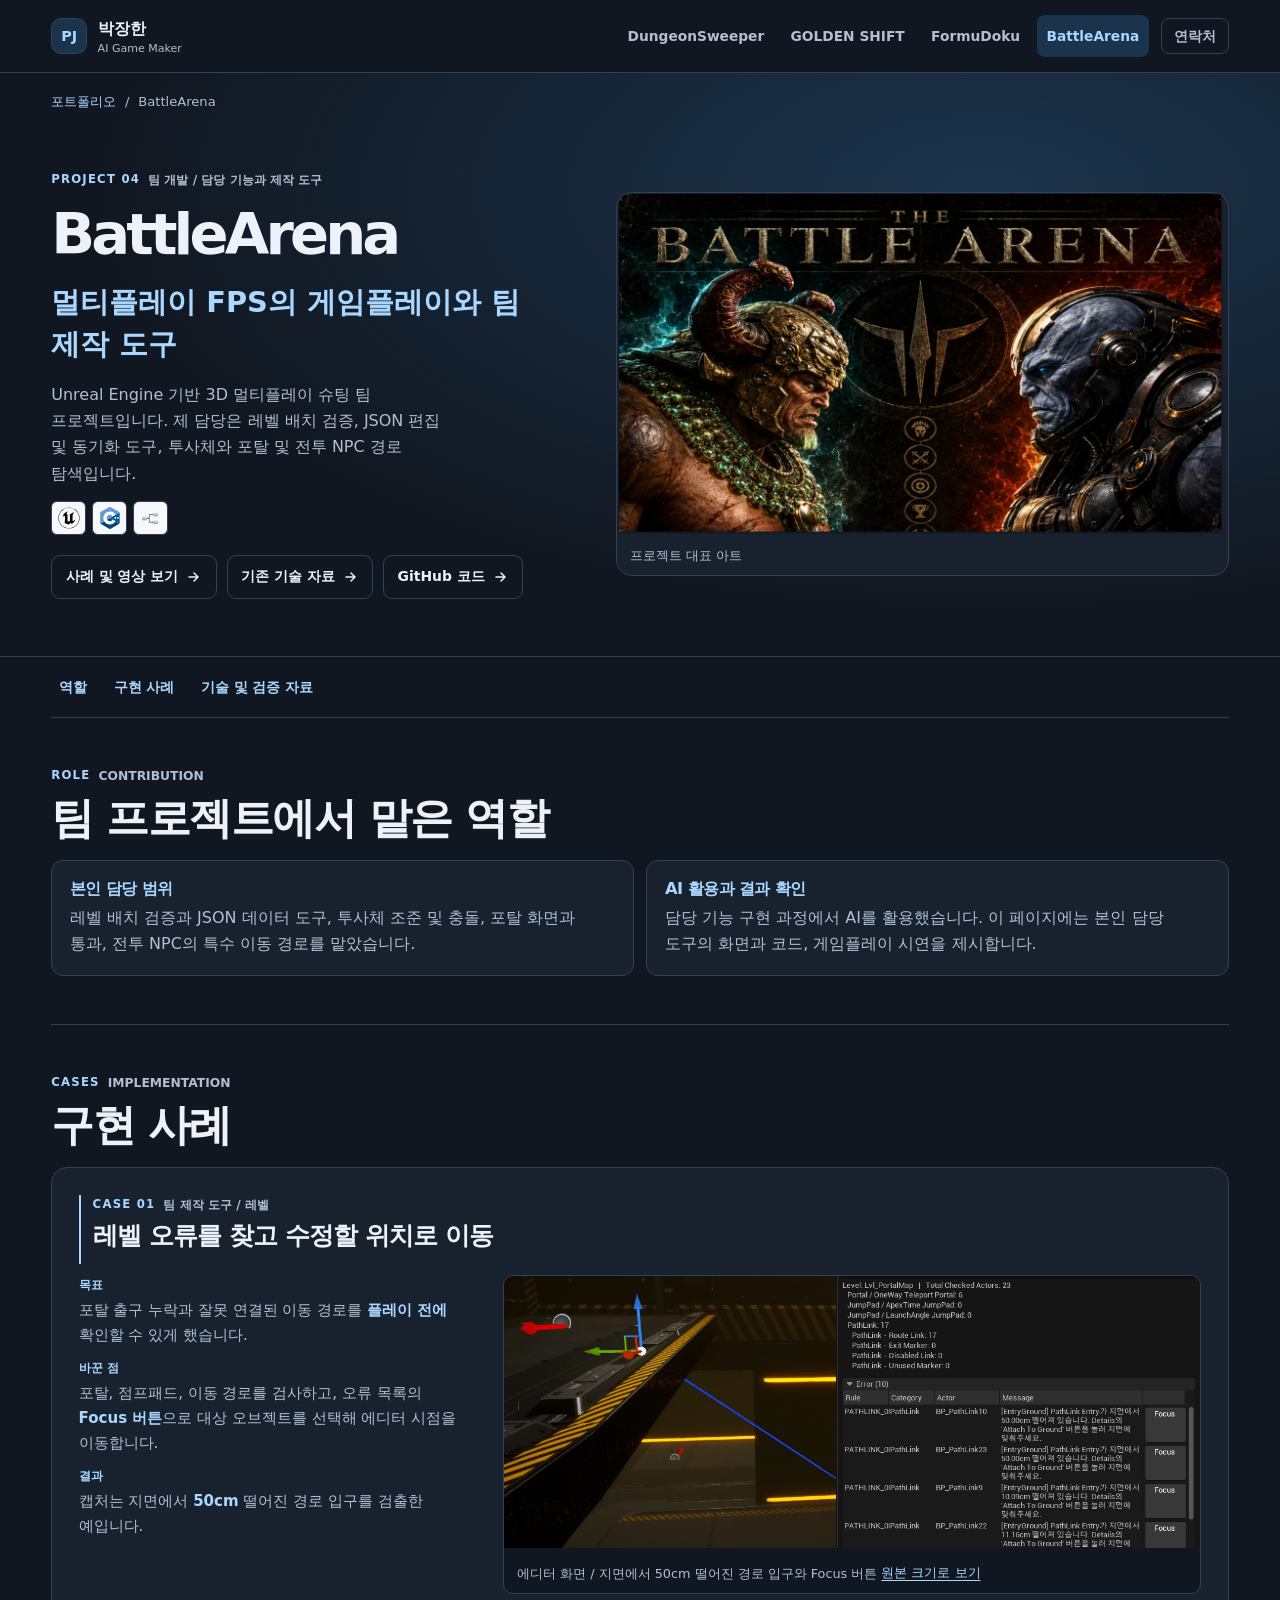
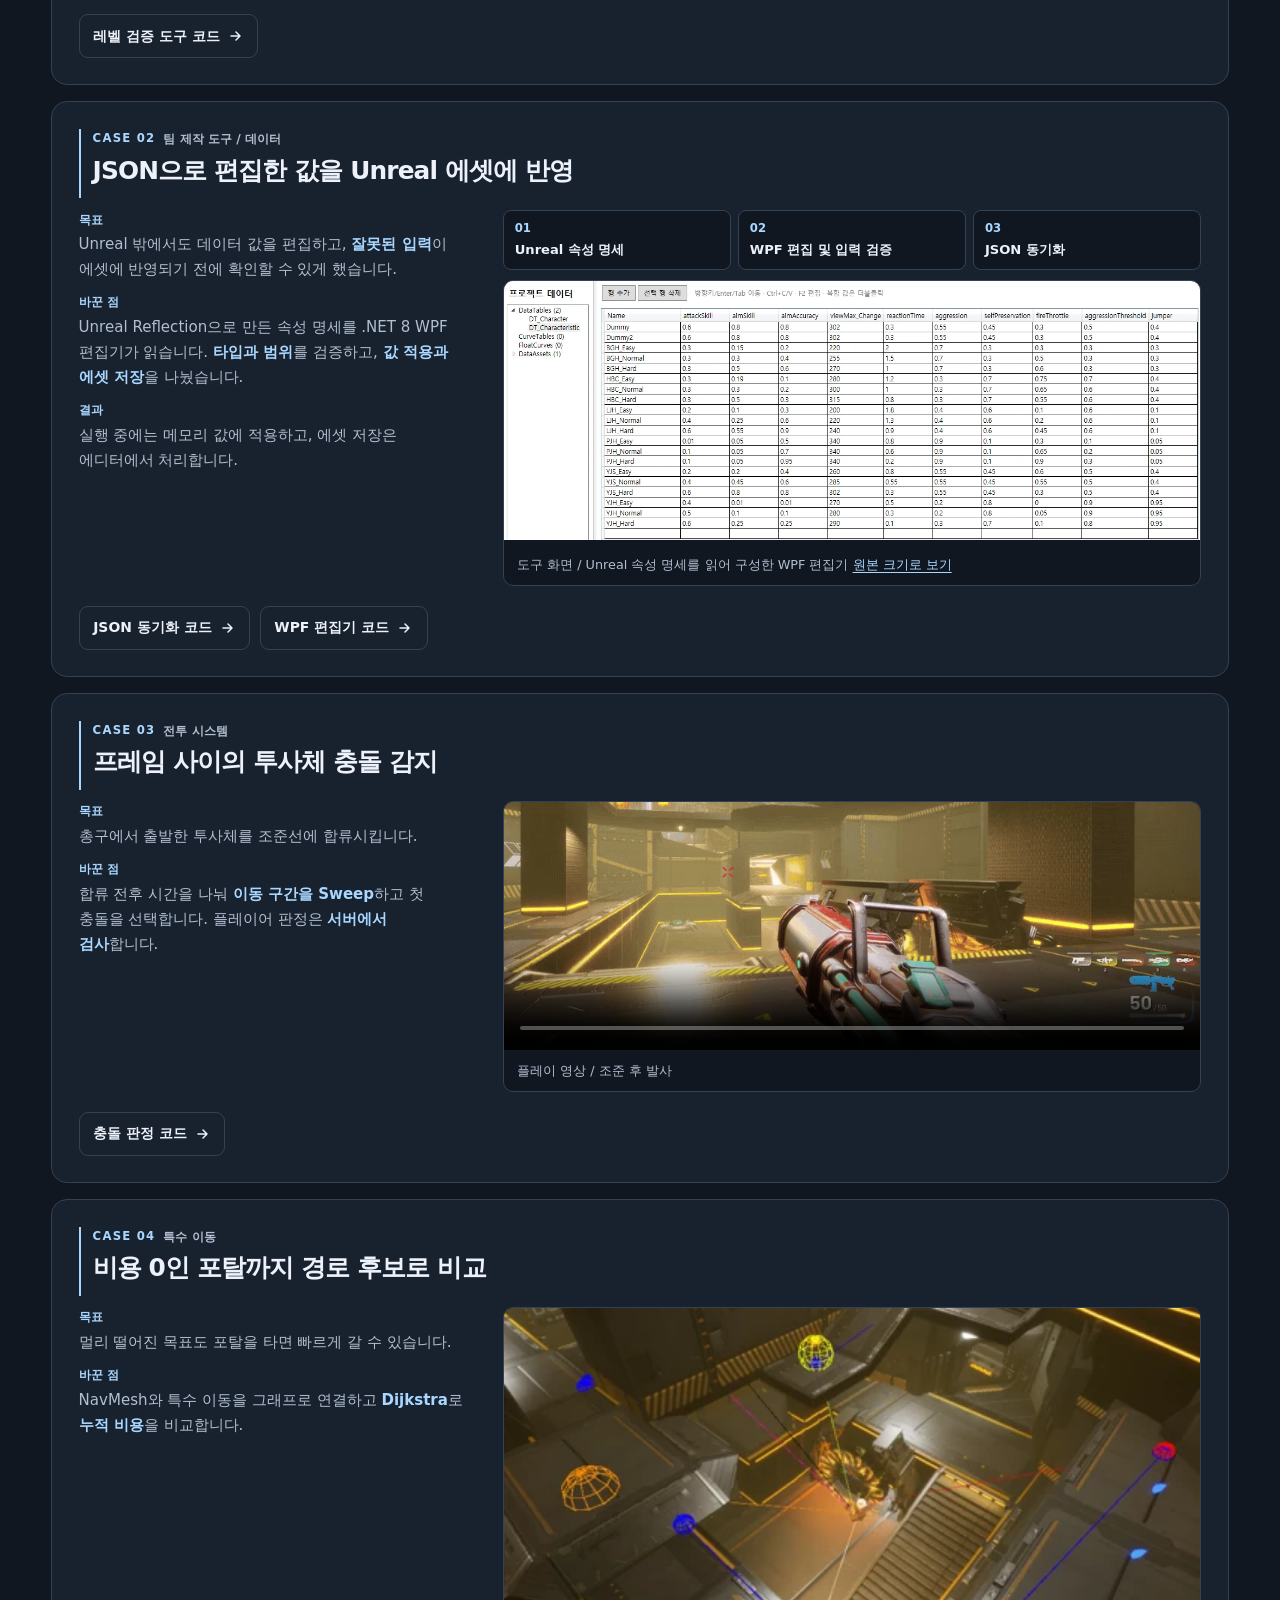
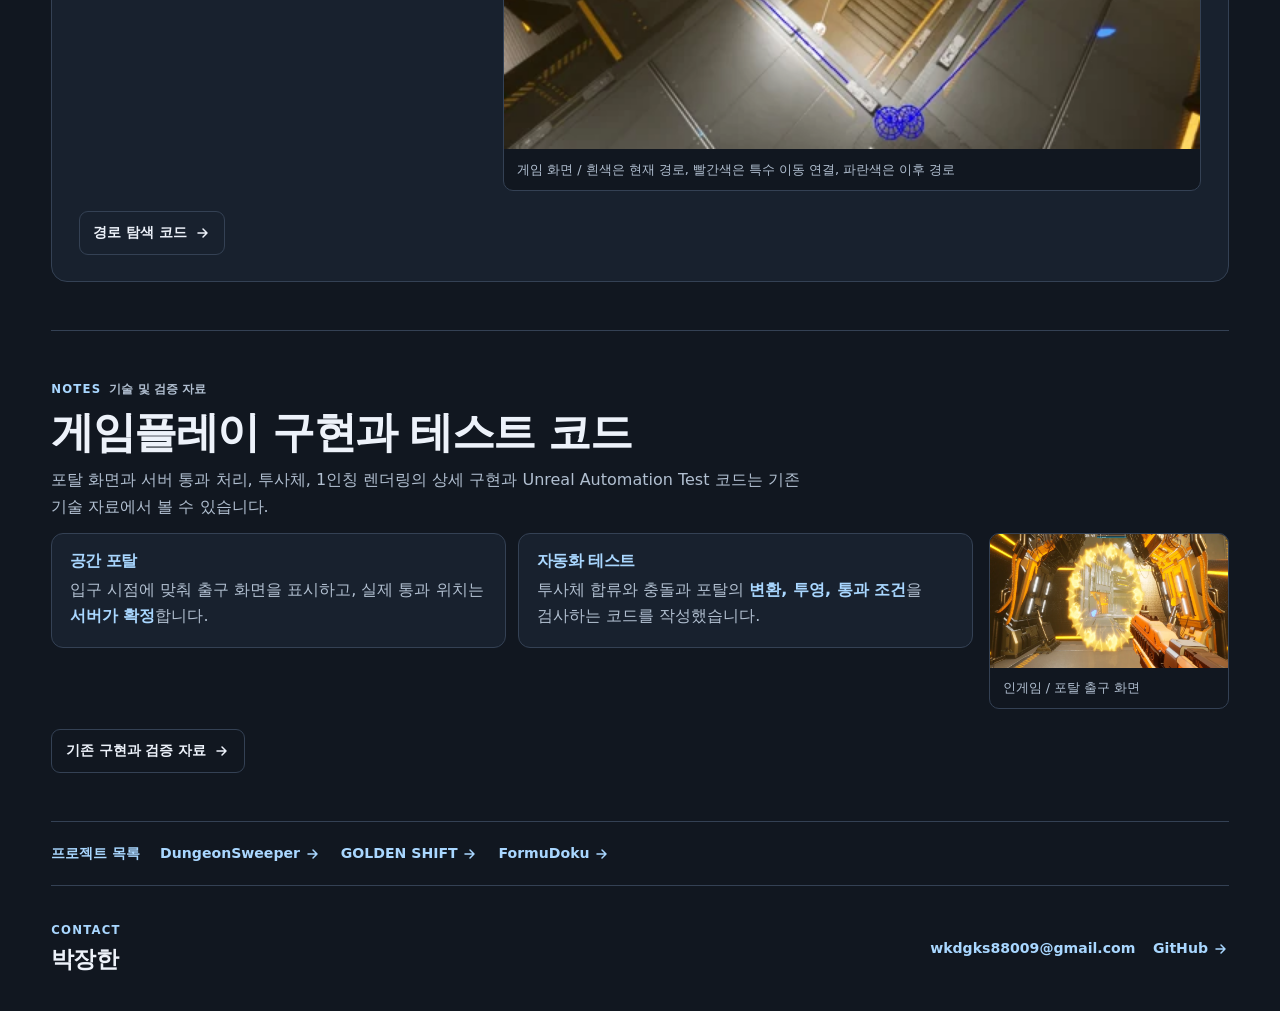
==== projects/battlearena/index.html @ debd5f39 "Balance portfolio grids and improve responsive case layouts" ====
<!doctype html>
<html lang="ko">
<head>
  <meta charset="utf-8">
  <meta name="viewport" content="width=device-width, initial-scale=1">
  <meta name="description" content="Unreal Engine 기반 3D 멀티플레이 슈팅 팀 프로젝트입니다. 제 담당은 레벨 배치 검증, JSON 편집 및 동기화 도구, 투사체와 포탈 및 전투 NPC 경로 탐색입니다.">
  <meta name="theme-color" content="#111720">
  <meta property="og:type" content="website">
  <meta property="og:title" content="BattleArena | 박장한 AI Game Maker">
  <meta property="og:description" content="Unreal Engine 기반 3D 멀티플레이 슈팅 팀 프로젝트입니다. 제 담당은 레벨 배치 검증, JSON 편집 및 동기화 도구, 투사체와 포탈 및 전투 NPC 경로 탐색입니다.">
  <meta property="og:url" content="https://msg1150.github.io/ai-game-maker-portfolio/projects/battlearena/">
  <meta property="og:image" content="https://msg1150.github.io/ai-game-maker-portfolio/assets/arena-cover.webp">
  <link rel="canonical" href="https://msg1150.github.io/ai-game-maker-portfolio/projects/battlearena/">
  <link rel="icon" href="../../assets/mark.svg" type="image/svg+xml">
  <link rel="stylesheet" href="../../assets/site.css?v=af67f6bd">
  <script src="../../assets/site.js?v=801ec972" defer></script>
  <title>BattleArena | 박장한 AI Game Maker</title>
</head>
<body class="tone-blue">
  <a class="skip" href="#main">본문으로 건너뛰기</a>
  <header class="site-header">
    <div class="shell header-inner">
      <a class="brand" href="../../" aria-label="박장한 포트폴리오 홈"><span class="mark" aria-hidden="true">PJ</span><span>박장한 <small>AI Game Maker</small></span></a>
      <nav class="site-nav" aria-label="프로젝트 탐색"><a href="../../projects/dungeonsweeper/">DungeonSweeper</a><a href="../../projects/golden-shift/">GOLDEN SHIFT</a><a href="../../projects/formudoku/">FormuDoku</a><a href="../../projects/battlearena/" aria-current="page">BattleArena</a><a class="contact-link" href="#contact">연락처</a></nav>
    </div>
  </header>
  <main id="main">
      <section class="hero project-hero">
        <div class="shell">
          <nav class="crumb" aria-label="현재 위치"><a href="../../">포트폴리오</a><span aria-hidden="true">/</span><span>BattleArena</span></nav>
          <div class="hero-inner">
            <div class="hero-copy">
              <p class="eyebrow"><span>PROJECT 04</span> 팀 개발 / 담당 기능과 제작 도구</p>
              <h1>BattleArena</h1>
              <p class="hero-lede">멀티플레이 FPS의 게임플레이와 팀 제작 도구</p>
              <p class="hero-summary">Unreal Engine 기반 3D 멀티플레이 슈팅 팀 프로젝트입니다. 제 담당은 레벨 배치 검증, JSON 편집 및 동기화 도구, 투사체와 포탈 및 전투 NPC 경로 탐색입니다.</p>
              <ul class="tags" aria-label="사용 기술"><li class="tag-logo" title="Unreal Engine 5.6.1"><img src="../../assets/icons/devicon/unrealengine.svg" alt="Unreal Engine 5.6.1" width="22" height="22"><span class="tag-touch-label" aria-hidden="true">Unreal Engine 5.6.1</span></li><li class="tag-logo" title="C++"><img src="../../assets/icons/devicon/cplusplus.svg" alt="C++" width="22" height="22"><span class="tag-touch-label" aria-hidden="true">C++</span></li><li class="tag-logo" title="Blueprint"><img src="../../assets/icons/unreal/blueprint.svg" alt="Blueprint" width="22" height="22"><span class="tag-touch-label" aria-hidden="true">Blueprint</span></li></ul>
              <div class="actions"><a class="button" href="#cases">사례 및 영상 보기<svg aria-hidden="true" viewBox="0 0 16 16" width="16" height="16" fill="none"><path d="M3 8h9m-4-4 4 4-4 4" stroke="currentColor" stroke-width="1.5" stroke-linecap="round" stroke-linejoin="round"/></svg></a><a class="button" href="https://msg1150.github.io/projects/battlearena/">기존 기술 자료<svg aria-hidden="true" viewBox="0 0 16 16" width="16" height="16" fill="none"><path d="M3 8h9m-4-4 4 4-4 4" stroke="currentColor" stroke-width="1.5" stroke-linecap="round" stroke-linejoin="round"/></svg></a><a class="button" href="https://github.com/msg1150/UnrealTeamProjectPortfolio">GitHub 코드<svg aria-hidden="true" viewBox="0 0 16 16" width="16" height="16" fill="none"><path d="M3 8h9m-4-4 4 4-4 4" stroke="currentColor" stroke-width="1.5" stroke-linecap="round" stroke-linejoin="round"/></svg></a></div>
            </div>
            <figure class="project-cover"><img src="../../assets/arena-cover.webp" alt="BattleArena 로고와 서로 마주 보는 두 캐릭터가 담긴 가로 대표 아트" width="1250" height="700" fetchpriority="high" decoding="async"><figcaption>프로젝트 대표 아트</figcaption></figure>
          </div>
        </div>
      </section>
      <div class="shell detail">
        <nav class="local-nav" aria-label="페이지 목차">
          <a href="#role">역할</a><a href="#cases">구현 사례</a><a href="#tools">기술 및 검증 자료</a>
        </nav>

        <section id="role" class="detail-section">
          <p class="eyebrow"><span>ROLE</span> CONTRIBUTION</p>
          <h2>팀 프로젝트에서 맡은 역할</h2>
          <div class="role-grid"><div><h3>본인 담당 범위</h3><p>레벨 배치 검증과 JSON 데이터 도구, 투사체 조준 및 충돌, 포탈 화면과 통과, 전투 NPC의 특수 이동 경로를 맡았습니다.</p></div><div><h3>AI 활용과 결과 확인</h3><p>담당 기능 구현 과정에서 AI를 활용했습니다. 이 페이지에는 본인 담당 도구의 화면과 코드, 게임플레이 시연을 제시합니다.</p></div></div>
        </section>


        <section id="cases" class="detail-section">
          <p class="eyebrow"><span>CASES</span> IMPLEMENTATION</p><h2>구현 사례</h2>
          <div class="case-list"><article class="case" id="level-validator">
    <div class="case-head"><p class="eyebrow"><span>CASE 01</span> 팀 제작 도구 / 레벨</p><h3>레벨 오류를 찾고 수정할 위치로 이동</h3></div>
    <div class="case-layout">
      <dl class="case-copy">
        <div><dt>목표</dt><dd>포탈 출구 누락과 잘못 연결된 이동 경로를 <strong class="text-accent">플레이 전에</strong> 확인할 수 있게 했습니다.</dd></div>
        <div><dt>바꾼 점</dt><dd>포탈, 점프패드, 이동 경로를 검사하고, 오류 목록의 <strong class="text-accent">Focus 버튼</strong>으로 대상 오브젝트를 선택해 에디터 시점을 이동합니다.</dd></div>
        <div><dt>결과</dt><dd>캡처는 지면에서 <strong class="text-accent">50cm</strong> 떨어진 경로 입구를 검출한 예입니다.</dd></div>
      </dl>
      <div class="case-visual"><figure class="evidence"><img src="../../assets/arena-level-validator.webp" width="1172" height="457" alt="Unreal 에디터의 레벨 검증 오류 목록과 경로 오브젝트" loading="lazy" decoding="async"><figcaption>에디터 화면 / 지면에서 50cm 떨어진 경로 입구와 Focus 버튼 <a href="../../assets/arena-level-validator.webp">원본 크기로 보기</a></figcaption></figure></div>
    </div>

    <div class="actions"><a class="button" href="https://github.com/msg1150/UnrealTeamProjectPortfolio/tree/fee0b72e4cc6236acfcb332139613f53fd87b244/GameplayValidator">레벨 검증 도구 코드<svg aria-hidden="true" viewBox="0 0 16 16" width="16" height="16" fill="none"><path d="M3 8h9m-4-4 4 4-4 4" stroke="currentColor" stroke-width="1.5" stroke-linecap="round" stroke-linejoin="round"/></svg></a></div>
  </article><article class="case" id="data-tools">
    <div class="case-head"><p class="eyebrow"><span>CASE 02</span> 팀 제작 도구 / 데이터</p><h3>JSON으로 편집한 값을 Unreal 에셋에 반영</h3></div>
    <div class="case-layout">
      <dl class="case-copy">
        <div><dt>목표</dt><dd>Unreal 밖에서도 데이터 값을 편집하고, <strong class="text-accent">잘못된 입력</strong>이 에셋에 반영되기 전에 확인할 수 있게 했습니다.</dd></div>
        <div><dt>바꾼 점</dt><dd>Unreal Reflection으로 만든 속성 명세를 .NET 8 WPF 편집기가 읽습니다. <strong class="text-accent">타입과 범위</strong>를 검증하고, <strong class="text-accent">값 적용과 에셋 저장</strong>을 나눴습니다.</dd></div>
        <div><dt>결과</dt><dd>실행 중에는 메모리 값에 적용하고, 에셋 저장은 에디터에서 처리합니다.</dd></div>
      </dl>
      <div class="case-visual"><ol class="case-flow" aria-label="구현 흐름"><li>Unreal 속성 명세</li><li>WPF 편집 및 입력 검증</li><li>JSON 동기화</li></ol><figure class="evidence"><img src="../../assets/arena-data-editor.webp" width="1280" height="475" alt="WPF 에디터에서 데이터 행과 속성값을 편집하는 화면" loading="lazy" decoding="async"><figcaption>도구 화면 / Unreal 속성 명세를 읽어 구성한 WPF 편집기 <a href="../../assets/arena-data-editor.webp">원본 크기로 보기</a></figcaption></figure></div>
    </div>

    <div class="actions"><a class="button" href="https://github.com/msg1150/UnrealTeamProjectPortfolio/tree/fee0b72e4cc6236acfcb332139613f53fd87b244/JsonAssetSync">JSON 동기화 코드<svg aria-hidden="true" viewBox="0 0 16 16" width="16" height="16" fill="none"><path d="M3 8h9m-4-4 4 4-4 4" stroke="currentColor" stroke-width="1.5" stroke-linecap="round" stroke-linejoin="round"/></svg></a><a class="button" href="https://github.com/msg1150/UnrealTeamProjectPortfolio/tree/fee0b72e4cc6236acfcb332139613f53fd87b244/DataEditor">WPF 편집기 코드<svg aria-hidden="true" viewBox="0 0 16 16" width="16" height="16" fill="none"><path d="M3 8h9m-4-4 4 4-4 4" stroke="currentColor" stroke-width="1.5" stroke-linecap="round" stroke-linejoin="round"/></svg></a></div>
  </article><article class="case" id="projectile">
    <div class="case-head"><p class="eyebrow"><span>CASE 03</span> 전투 시스템</p><h3>프레임 사이의 투사체 충돌 감지</h3></div>
    <div class="case-layout">
      <dl class="case-copy">
        <div><dt>목표</dt><dd>총구에서 출발한 투사체를 조준선에 합류시킵니다.</dd></div>
        <div><dt>바꾼 점</dt><dd>합류 전후 시간을 나눠 <strong class="text-accent">이동 구간을 Sweep</strong>하고 첫 충돌을 선택합니다. 플레이어 판정은 <strong class="text-accent">서버에서 검사</strong>합니다.</dd></div>

      </dl>
      <div class="case-visual"><figure class="evidence"><video controls playsinline preload="none" width="864" height="308" style="aspect-ratio: 864 / 308" poster="../../assets/arena-shot.webp" aria-label="조준선과 총구 위치가 다른 상태에서의 발사 장면"><source src="../../assets/arena-shot.mp4" type="video/mp4"><a href="../../assets/arena-shot.mp4">MP4 영상 열기</a></video><figcaption>플레이 영상 / 조준 후 발사</figcaption></figure></div>
    </div>

    <div class="actions"><a class="button" href="https://github.com/msg1150/UnrealTeamProjectPortfolio/blob/fee0b72e4cc6236acfcb332139613f53fd87b244/Weapon/ProjectileWorldCollisionComponent.cpp">충돌 판정 코드<svg aria-hidden="true" viewBox="0 0 16 16" width="16" height="16" fill="none"><path d="M3 8h9m-4-4 4 4-4 4" stroke="currentColor" stroke-width="1.5" stroke-linecap="round" stroke-linejoin="round"/></svg></a></div>
  </article><article class="case" id="navigation">
    <div class="case-head"><p class="eyebrow"><span>CASE 04</span> 특수 이동</p><h3>비용 0인 포탈까지 경로 후보로 비교</h3></div>
    <div class="case-layout">
      <dl class="case-copy">
        <div><dt>목표</dt><dd>멀리 떨어진 목표도 포탈을 타면 빠르게 갈 수 있습니다.</dd></div>
        <div><dt>바꾼 점</dt><dd>NavMesh와 특수 이동을 그래프로 연결하고 <strong class="text-accent">Dijkstra</strong>로 <strong class="text-accent">누적 비용</strong>을 비교합니다.</dd></div>

      </dl>
      <div class="case-visual"><figure class="evidence"><img src="../../assets/arena-nav.webp" width="464" height="294" alt="전투 NPC의 경로와 특수 이동 연결을 시각화한 게임 화면" loading="lazy" decoding="async"><figcaption>게임 화면 / 흰색은 현재 경로, 빨간색은 특수 이동 연결, 파란색은 이후 경로</figcaption></figure></div>
    </div>

    <div class="actions"><a class="button" href="https://github.com/msg1150/UnrealTeamProjectPortfolio/blob/2d5b0c733c93af8702e434e984767b7501b3d082/PathLink/PathLinkRouteFinder.cpp">경로 탐색 코드<svg aria-hidden="true" viewBox="0 0 16 16" width="16" height="16" fill="none"><path d="M3 8h9m-4-4 4 4-4 4" stroke="currentColor" stroke-width="1.5" stroke-linecap="round" stroke-linejoin="round"/></svg></a></div>
  </article></div>
        </section>

        <section id="tools" class="detail-section">
          <p class="eyebrow"><span>NOTES</span> 기술 및 검증 자료</p><h2>게임플레이 구현과 테스트 코드</h2>
          <p class="prose">포탈 화면과 서버 통과 처리, 투사체, 1인칭 렌더링의 상세 구현과 Unreal Automation Test 코드는 기존 기술 자료에서 볼 수 있습니다.</p>
          <div class="section-evidence">
            <div class="role-grid"><div><h3>공간 포탈</h3><p>입구 시점에 맞춰 출구 화면을 표시하고, 실제 통과 위치는 <strong class="text-accent">서버가 확정</strong>합니다.</p></div><div><h3>자동화 테스트</h3><p>투사체 합류와 충돌과 포탈의 <strong class="text-accent">변환, 투영, 통과 조건</strong>을 검사하는 코드를 작성했습니다.</p></div></div>
            <figure class="evidence"><img src="../../assets/arena.webp" width="855" height="481" alt="1인칭 시점에서 포탈 너머 출구가 보이는 게임 화면" loading="lazy" decoding="async"><figcaption>인게임 / 포탈 출구 화면</figcaption></figure>
          </div>
          <div class="actions"><a class="button" href="https://msg1150.github.io/projects/battlearena/">기존 구현과 검증 자료<svg aria-hidden="true" viewBox="0 0 16 16" width="16" height="16" fill="none"><path d="M3 8h9m-4-4 4 4-4 4" stroke="currentColor" stroke-width="1.5" stroke-linecap="round" stroke-linejoin="round"/></svg></a></div>
        </section>
        <nav class="related" aria-label="다른 프로젝트">
          <a href="../../#projects">프로젝트 목록</a><a href="../../projects/dungeonsweeper/">DungeonSweeper <svg aria-hidden="true" viewBox="0 0 16 16" width="16" height="16" fill="none"><path d="M3 8h9m-4-4 4 4-4 4" stroke="currentColor" stroke-width="1.5" stroke-linecap="round" stroke-linejoin="round"/></svg></a><a href="../../projects/golden-shift/">GOLDEN SHIFT <svg aria-hidden="true" viewBox="0 0 16 16" width="16" height="16" fill="none"><path d="M3 8h9m-4-4 4 4-4 4" stroke="currentColor" stroke-width="1.5" stroke-linecap="round" stroke-linejoin="round"/></svg></a><a href="../../projects/formudoku/">FormuDoku <svg aria-hidden="true" viewBox="0 0 16 16" width="16" height="16" fill="none"><path d="M3 8h9m-4-4 4 4-4 4" stroke="currentColor" stroke-width="1.5" stroke-linecap="round" stroke-linejoin="round"/></svg></a>
        </nav>
      </div></main>
  <footer class="shell site-footer" id="contact">
    <div><p class="eyebrow"><span>CONTACT</span></p><h2>박장한</h2></div>
    <div class="footer-links">
      <a href="mailto:wkdgks88009@gmail.com">wkdgks88009@gmail.com</a>
      <a href="https://github.com/msg1150">GitHub <svg aria-hidden="true" viewBox="0 0 16 16" width="16" height="16" fill="none"><path d="M3 8h9m-4-4 4 4-4 4" stroke="currentColor" stroke-width="1.5" stroke-linecap="round" stroke-linejoin="round"/></svg></a>
    </div>
  </footer>
</body>
</html>
---- assets/site.css ----
:root {
  color-scheme: dark;
  --bg: #111720;
  --surface: #18212e;
  --panel: #1c2634;
  --line: #344154;
  --text: #edf2fa;
  --muted: #b1bfd0;
  --accent: #c5d9ff;
  --accent-text: #ffb08e;
  --glow: #202d46;
  --radius: 16px;
  --gutter: clamp(1rem, 4vw, 3.25rem);
  font-family: "Segoe UI", "Malgun Gothic", system-ui, sans-serif;
  line-height: 1.65;
  background: var(--bg);
  color: var(--text);
}
* { box-sizing: border-box; }
body { margin: 0; }
h1, h2, h3, p, figure { margin: 0; }
h1, h2, h3 { line-height: 1.18; letter-spacing: -.035em; }
h2, h3 { word-break: keep-all; overflow-wrap: anywhere; }
h2 { font-size: clamp(1.7rem, 4vw, 2.7rem); }
h3 { font-size: clamp(1.2rem, 2vw, 1.55rem); }
a { color: inherit; text-decoration: none; }
.text-accent { color: var(--accent-text); font-weight: 750; }
a, button, summary { -webkit-tap-highlight-color: transparent; }
:focus-visible { outline: 2px solid var(--accent); outline-offset: 4px; }
img, video { display: block; width: 100%; height: auto; }
svg { flex: 0 0 auto; }
.shell { width: min(76rem, 100% - var(--gutter) * 2); margin-inline: auto; }
.tone-violet { --accent: #d4bfff; --glow: #30254a; }
.tone-gold { --accent: #f4ce83; --glow: #3a2d20; }
.tone-blue { --accent: #a9d7ff; --glow: #1b344d; }
.tone-mint { --accent: #87e1ce; --glow: #193b3c; }
.tone-violet, .tone-gold, .tone-blue, .tone-mint { --accent-text: var(--accent); }
.skip { position: absolute; z-index: 10; top: .5rem; left: .5rem; padding: .65rem 1rem; transform: translateY(-150%); background: var(--accent); color: #111720; }
.skip:focus { transform: translateY(0); }
.site-header { background: #111720; border-bottom: 1px solid var(--line); }
.header-inner { min-height: 72px; display: flex; gap: .35rem 1.25rem; align-items: center; justify-content: space-between; }
.brand { display: inline-flex; align-items: center; gap: .65rem; font-weight: 720; flex: 0 0 auto; }
.mark { width: 36px; height: 36px; border-radius: 10px; display: grid; place-items: center; color: var(--accent); background: var(--glow); border: 1px solid var(--line); font: 750 .9rem system-ui, sans-serif; }
.brand small { display: block; color: var(--muted); font-size: .69rem; line-height: 1.25; font-weight: 500; }
.site-nav { display: flex; flex-wrap: wrap; align-items: center; gap: .1rem .45rem; }
.site-nav a { display: inline-flex; align-items: center; min-height: 42px; border-radius: 8px; padding-inline: .6rem; color: var(--muted); font-size: .86rem; font-weight: 650; }
.site-nav a:hover, .site-nav a[aria-current] { background: var(--glow); color: var(--accent); }
.site-nav .contact-link { border: 1px solid var(--line); min-height: 36px; margin-left: .3rem; padding-inline: .75rem; }
.hero {
  border-bottom: 1px solid var(--line);
  background: radial-gradient(ellipse at 77% 20%, var(--glow), transparent 64%), var(--bg);
}
.hero-inner { display: grid; align-items: center; grid-template-columns: minmax(0, .9fr) minmax(0, 1.1fr); gap: clamp(1.75rem, 5vw, 5.5rem); padding-block: clamp(2.8rem, 7.5vw, 6.6rem); }
.hero-copy h1 { margin-block: .7rem .8rem; font-size: clamp(2.5rem, 5.6vw, 5.25rem); letter-spacing: -.067em; overflow-wrap: anywhere; }
.hero-lede { font-size: clamp(1.2rem, 2.4vw, 1.8rem); font-weight: 700; line-height: 1.45; word-break: keep-all; }
.hero-summary { max-width: 39ch; margin-top: 1rem; color: var(--muted); word-break: keep-all; }
.home .hero-inner { grid-template-columns: minmax(0, 1.05fr) minmax(0, .95fr); gap: clamp(1.5rem, 5vw, 4rem); padding-block: clamp(2rem, 4.5vw, 4rem); }
.home .hero-copy h1 { font-size: clamp(3rem, 6vw, 5.2rem); margin-block: .5rem .25rem; }
.hero-role { color: var(--accent-text); font-size: clamp(1.35rem, 2.4vw, 2rem); font-weight: 750; line-height: 1.3; }
.home .hero-summary { max-width: 38ch; margin-top: .85rem; }
.home .feature { width: min(100%, 31rem); justify-self: end; }
.eyebrow { display: flex; gap: .5rem; align-items: center; color: var(--muted); font-size: .77rem; font-weight: 700; }
.eyebrow > span { font-size: .73rem; font-weight: 750; letter-spacing: .105em; color: var(--accent); white-space: nowrap; }
.actions { display: flex; flex-wrap: wrap; gap: .6rem; margin-top: 1.25rem; }
.button { min-height: 44px; display: inline-flex; align-items: center; gap: .5rem; border: 1px solid var(--line); border-radius: 9px; padding: .55rem .85rem; font-size: .87rem; font-weight: 700; color: var(--text); }
.button:hover { border-color: var(--accent); color: var(--accent); }
.button.primary { background: var(--accent); color: #111720; border-color: var(--accent); }
.button.primary:hover { background: #e2edff; }
.icon-button { width: 44px; justify-content: center; padding-inline: 0; }
.icon-button img { width: 18px; height: 18px; filter: invert(1); }
.feature, .project-card { display: block; overflow: hidden; border: 1px solid var(--line); border-radius: var(--radius); background: var(--surface); }
.feature { box-shadow: 0 22px 70px #070b115e; }
.feature:hover, .project-card:hover { border-color: var(--accent); }
.feature-media, .card-image { position: relative; background: var(--glow); }
.feature-media img, .card-image img { aspect-ratio: 16 / 9; object-fit: cover; }
.feature-media > span, .card-image > span { position: absolute; top: .65rem; left: .65rem; background: #111720f2; border: 1px solid #8590a14f; color: #edf2fa; border-radius: 6px; padding: .2rem .45rem; font-size: .7rem; }
.feature-caption { display: flex; align-items: center; justify-content: space-between; gap: .75rem; padding: .9rem 1.1rem; }
.feature-caption strong { display: block; font-size: clamp(1.25rem, 3vw, 1.8rem); letter-spacing: -.035em; }
.round-icon { display: grid; place-items: center; width: 42px; height: 42px; border: 1px solid var(--line); border-radius: 50%; color: var(--accent); }
.section { padding-block: clamp(2.5rem, 6vw, 4.5rem); }
.section-head { display: flex; justify-content: space-between; align-items: end; gap: .75rem 1.5rem; margin-bottom: 1.5rem; }
.section-head h2, .detail-section h2 { margin-top: .45rem; }
.section-intro { margin-top: .55rem; color: var(--muted); font-size: .93rem; }
.project-grid { display: grid; grid-template-columns: repeat(2, minmax(0, 1fr)); gap: 1.25rem; }
.project-card > a { display: flex; flex-direction: column; height: 100%; }
.project-card > a:focus-visible { outline-offset: -3px; }
.card-body { flex: 1; display: flex; flex-direction: column; align-items: flex-start; padding: 1rem 1.1rem 1.15rem; border-top: 2px solid var(--accent); }
.card-body h3 { margin-block: .5rem .35rem; }
.card-body > p:not(.eyebrow) { color: var(--muted); word-break: keep-all; }
.tags { display: flex; flex-wrap: wrap; gap: .35rem; margin: .85rem 0; padding: 0; list-style: none; }
.card-body .tags { margin-top: auto; padding-top: .85rem; }
.tags li { min-height: 34px; display: inline-flex; align-items: center; gap: .35rem; border: 1px solid var(--line); border-radius: 6px; color: var(--muted); font-size: .74rem; }
.tag-text { padding-inline: .55rem; }
.tag-logo { min-width: 35px; justify-content: center; padding-inline: .35rem; background: #f7f8fb; }
.tag-logo img { width: 22px; height: 22px; object-fit: contain; }
.tag-touch-label { display: none; }
@media (hover: none) {
  .tag-logo { color: #273243; }
  .tag-touch-label { display: inline; }
}
.card-action { display: flex; align-items: center; gap: .4rem; color: var(--accent); font-size: .85rem; font-weight: 720; padding-top: .25rem; }
.home-evidence { border-block: 1px solid var(--line); background: #141c27; }
.home-evidence .section { padding-block: clamp(1.75rem, 4vw, 3rem); }
.site-footer { display: flex; align-items: center; justify-content: space-between; flex-wrap: wrap; gap: 1rem 1.5rem; padding-block: 2.2rem; }
.site-footer h2 { font-size: 1.45rem; margin-block: .25rem; }
.footer-links { display: flex; flex-wrap: wrap; gap: .45rem 1.1rem; }
.footer-links a, .related a { display: inline-flex; align-items: center; gap: .3rem; min-height: 44px; color: var(--accent); font-size: .88rem; font-weight: 670; overflow-wrap: anywhere; }
.footer-links a:hover, .related a:hover, .crumb a:hover { text-decoration: underline; text-underline-offset: .25em; }
.crumb { display: flex; gap: .55rem; flex-wrap: wrap; color: var(--muted); padding-top: 1.1rem; font-size: .82rem; }
.crumb a { color: var(--accent); }
.project-hero .hero-inner { padding-block: clamp(1.8rem, 4.5vw, 4.2rem); }
.project-hero h1 { font-size: clamp(2.3rem, 4.5vw, 4.5rem); }
.project-hero .hero-lede { color: var(--accent-text); }
.hero-title-part { white-space: nowrap; }
.project-cover { overflow: hidden; border: 1px solid var(--line); border-radius: var(--radius); background: var(--surface); }
figcaption { color: var(--muted); font-size: .8rem; padding: .6rem .8rem; }
.local-nav { display: flex; gap: .35rem .65rem; flex-wrap: wrap; padding-block: .55rem; border-bottom: 1px solid var(--line); }
.local-nav a { padding: .6rem .5rem; color: var(--accent); font-size: .86rem; font-weight: 700; }
.local-nav a:hover { background: var(--glow); border-radius: 7px; }
.detail-section, .loop { padding-block: clamp(1.65rem, 4vw, 3rem); border-bottom: 1px solid var(--line); }
.loop h2 { font-size: 1.15rem; margin-bottom: .7rem; }
.loop ol { display: flex; flex-wrap: wrap; gap: .5rem; padding: 0; margin: 0; list-style: none; counter-reset: loop; }
.loop li { counter-increment: loop; border: 1px solid var(--line); background: var(--surface); border-radius: 8px; padding: .5rem .65rem; font-size: .86rem; }
.loop li::before { content: counter(loop, decimal-leading-zero); color: var(--accent); font: 720 .74rem system-ui, sans-serif; margin-right: .55rem; }
.role-grid { display: grid; grid-template-columns: repeat(2, minmax(0, 1fr)); gap: .8rem; margin-top: 1rem; }
.role-grid > div { border: 1px solid var(--line); border-radius: 12px; background: var(--surface); padding: 1.1rem; }
.role-grid h3 { color: var(--accent); font-size: 1.02rem; margin-bottom: .4rem; }
.role-grid p, .timeline p, .case dd { color: var(--muted); word-break: keep-all; overflow-wrap: anywhere; }
.timeline { display: grid; grid-template-columns: repeat(2, minmax(0, 1fr)); gap: 1rem; list-style: none; padding: 0; margin: 1rem 0 0; }
.timeline li { display: grid; align-content: start; gap: .5rem; border-top: 2px solid var(--accent); border-radius: 8px; background: var(--surface); padding: 1rem 1.1rem; }
.timeline > li:last-child:nth-child(odd), .role-grid > div:last-child:nth-child(odd) { grid-column: 1 / -1; }
.timeline p { font-size: .85rem; }
.timeline li > span { color: var(--accent); font: 730 .9rem system-ui, sans-serif; align-self: start; padding-top: .17rem; }
.timeline h3 { font-size: 1.05rem; margin-bottom: .22rem; }
.case-list { display: grid; gap: 1rem; margin-top: 1rem; }
.case { border: 1px solid var(--line); border-radius: var(--radius); background: var(--surface); padding: clamp(1rem, 3vw, 1.65rem); }
.case-head { padding: 0 0 .85rem .75rem; border-left: 2px solid var(--accent-text); }
.case-head h3 { margin-top: .4rem; }
.case-layout { display: grid; align-items: start; grid-template-columns: minmax(0, .72fr) minmax(0, 1.28fr); gap: clamp(.9rem, 3vw, 2rem); padding-top: .7rem; }
.case-copy { margin: 0; display: grid; gap: .65rem; }
.case--diagram .case-layout, .case--copy .case-layout { grid-template-columns: minmax(0, 1fr); gap: 1rem; }
.case--diagram .case-copy, .case--copy .case-copy { grid-template-columns: repeat(3, minmax(0, 1fr)); gap: 1.25rem; }
.case dt { font-size: .78rem; font-weight: 750; color: var(--accent); }
.case dd { margin: .14rem 0 0; max-width: 42ch; font-size: .94rem; }
.case-visual { display: grid; min-width: 0; gap: .65rem; }
.evidence-pair { display: grid; grid-template-columns: repeat(2, minmax(0, 1fr)); gap: .6rem; }
.case-flow { display: grid; grid-template-columns: repeat(3, minmax(0, 1fr)); gap: .45rem; margin: 0; padding: 0; list-style: none; counter-reset: flow; }
.case-flow li { counter-increment: flow; border: 1px solid var(--line); border-radius: 8px; background: var(--bg); padding: .55rem .65rem; font-size: .82rem; font-weight: 670; }
.case-flow li::before { content: counter(flow, decimal-leading-zero); display: block; color: var(--accent-text); font-size: .73rem; }
/* Current rule comparisons stay separate from historical game captures. */
.case-table-wrap { min-width: 0; border: 1px solid var(--line); border-radius: 10px; overflow: hidden; background: var(--bg); }
.case-table { width: 100%; border-collapse: collapse; table-layout: fixed; font-size: .82rem; line-height: 1.6; overflow-wrap: anywhere; }
.case-table caption { padding: .75rem .85rem; text-align: left; color: var(--accent-text); font-weight: 700; border-bottom: 1px solid var(--line); }
.case-table th, .case-table td { padding: .7rem .65rem; text-align: left; vertical-align: top; border-bottom: 1px solid var(--line); }
.case-table thead th { color: var(--accent-text); background: var(--surface); }
.case-table th:first-child { width: 22%; }
.case-table tbody th { font-weight: 650; }
.case-table td { color: var(--muted); }
.case-table tbody tr:last-child > * { border-bottom: 0; }
.section-evidence { display: grid; gap: 1rem; align-items: start; margin-top: .8rem; }
.section-evidence:has(> figure) { grid-template-columns: minmax(0, 1fr) minmax(0, 15rem); }
.section-evidence .role-grid { margin-top: 0; }
.evidence { overflow: hidden; border: 1px solid var(--line); border-radius: 10px; background: #111720; }
.gif-demo summary { cursor: pointer; color: var(--accent); font-weight: 700; list-style: none; }
.gif-demo summary::-webkit-details-marker { display: none; }
.gif-demo summary:focus-visible { outline-offset: -3px; }
.gif-demo summary span { display: block; padding: .55rem .75rem; font-size: .85rem; }
.gif-demo:not([open]) .gif-open, .gif-demo[open] .gif-closed, .gif-demo[open] summary img { display: none; }
.tone-mint .card-image img { object-fit: contain; }
.evidence figcaption a { display: inline-block; margin-top: .3rem; color: var(--accent); text-decoration: underline; text-underline-offset: .2em; }
.gallery { display: grid; grid-template-columns: repeat(2, minmax(0, 1fr)); gap: 1rem; align-items: start; margin-top: 1rem; }
.prompt { margin-top: .95rem; border: 1px solid var(--line); border-radius: 10px; background: #131c27; }
.prompt summary { padding: .7rem .85rem; color: var(--accent); font-size: .9rem; font-weight: 700; cursor: pointer; }
.prompt summary:hover { background: var(--glow); border-radius: 9px; }
.prompt-body { padding: .75rem .85rem; border-top: 1px solid var(--line); }
.prompt-body h4 { margin: 0 0 .4rem; color: var(--accent); font-size: .86rem; }
.prompt pre { margin: 0; white-space: pre-wrap; overflow-wrap: anywhere; }
.prompt code { font: .9rem/1.65 "Consolas", "Malgun Gothic", monospace; }
.prompt-tools { display: flex; align-items: center; flex-wrap: wrap; gap: .6rem; margin-top: .75rem; }
.prompt-tools button { min-height: 40px; color: var(--accent); background: var(--surface); border: 1px solid var(--line); border-radius: 6px; padding-inline: .6rem; font: inherit; font-size: .82rem; cursor: pointer; }
.copy-status { color: var(--muted); font-size: .82rem; }
.prose { margin-top: .6rem; max-width: 75ch; color: var(--muted); }
.related { display: flex; flex-wrap: wrap; gap: .3rem 1.25rem; padding-block: .6rem; border-bottom: 1px solid var(--line); }
.competency-grid { display: grid; grid-template-columns: repeat(3, minmax(0, 1fr)); gap: 1rem; }
.competency-card { display: flex; flex-direction: column; gap: .85rem; padding: clamp(1rem, 2vw, 1.5rem); border: 1px solid var(--line); border-top: 3px solid var(--accent); border-radius: 10px; background: var(--surface); }
.competency-card h3 { font-size: clamp(1.1rem, 1.5vw, 1.35rem); line-height: 1.5; }
.competency-card > p:not(.eyebrow) { color: var(--muted); font-size: .9rem; }
.competency-card > a { display: flex; align-items: center; gap: .5rem; margin-top: auto; padding-top: .35rem; font-size: .85rem; font-weight: 700; color: var(--accent-text); }
.competency-card > a:hover { text-decoration: underline; }
@media (max-width: 900px) {
  .hero-inner { gap: 1.4rem; }
  .case-layout, .section-evidence:has(> figure) { grid-template-columns: minmax(0, 1fr); }
  .case-visual { order: -1; }
  .case--diagram .case-visual { order: initial; }
  .section-evidence > figure { width: min(100%, 15rem); }
}
@media (max-width: 800px) {
  .competency-grid { grid-template-columns: minmax(0, 1fr); }
}
@media (max-width: 700px) {
  .header-inner { flex-direction: column; align-items: flex-start; padding-block: .55rem; }
  .site-nav a { padding-inline: .38rem; font-size: .78rem; }
  .hero-inner, .home .hero-inner, .gallery { grid-template-columns: minmax(0, 1fr); gap: 1.4rem; }
  .home .feature { justify-self: start; }
  .section-head { align-items: start; flex-direction: column; }
  .case--diagram .case-copy, .case--copy .case-copy { grid-template-columns: minmax(0, 1fr); gap: .8rem; }
}
@media (max-width: 600px) {
  .project-grid, .timeline, .role-grid, .evidence-pair { grid-template-columns: minmax(0, 1fr); }
  .case-flow { grid-template-columns: minmax(0, 1fr); }
  .case-flow li { display: flex; align-items: baseline; gap: .6rem; }
}
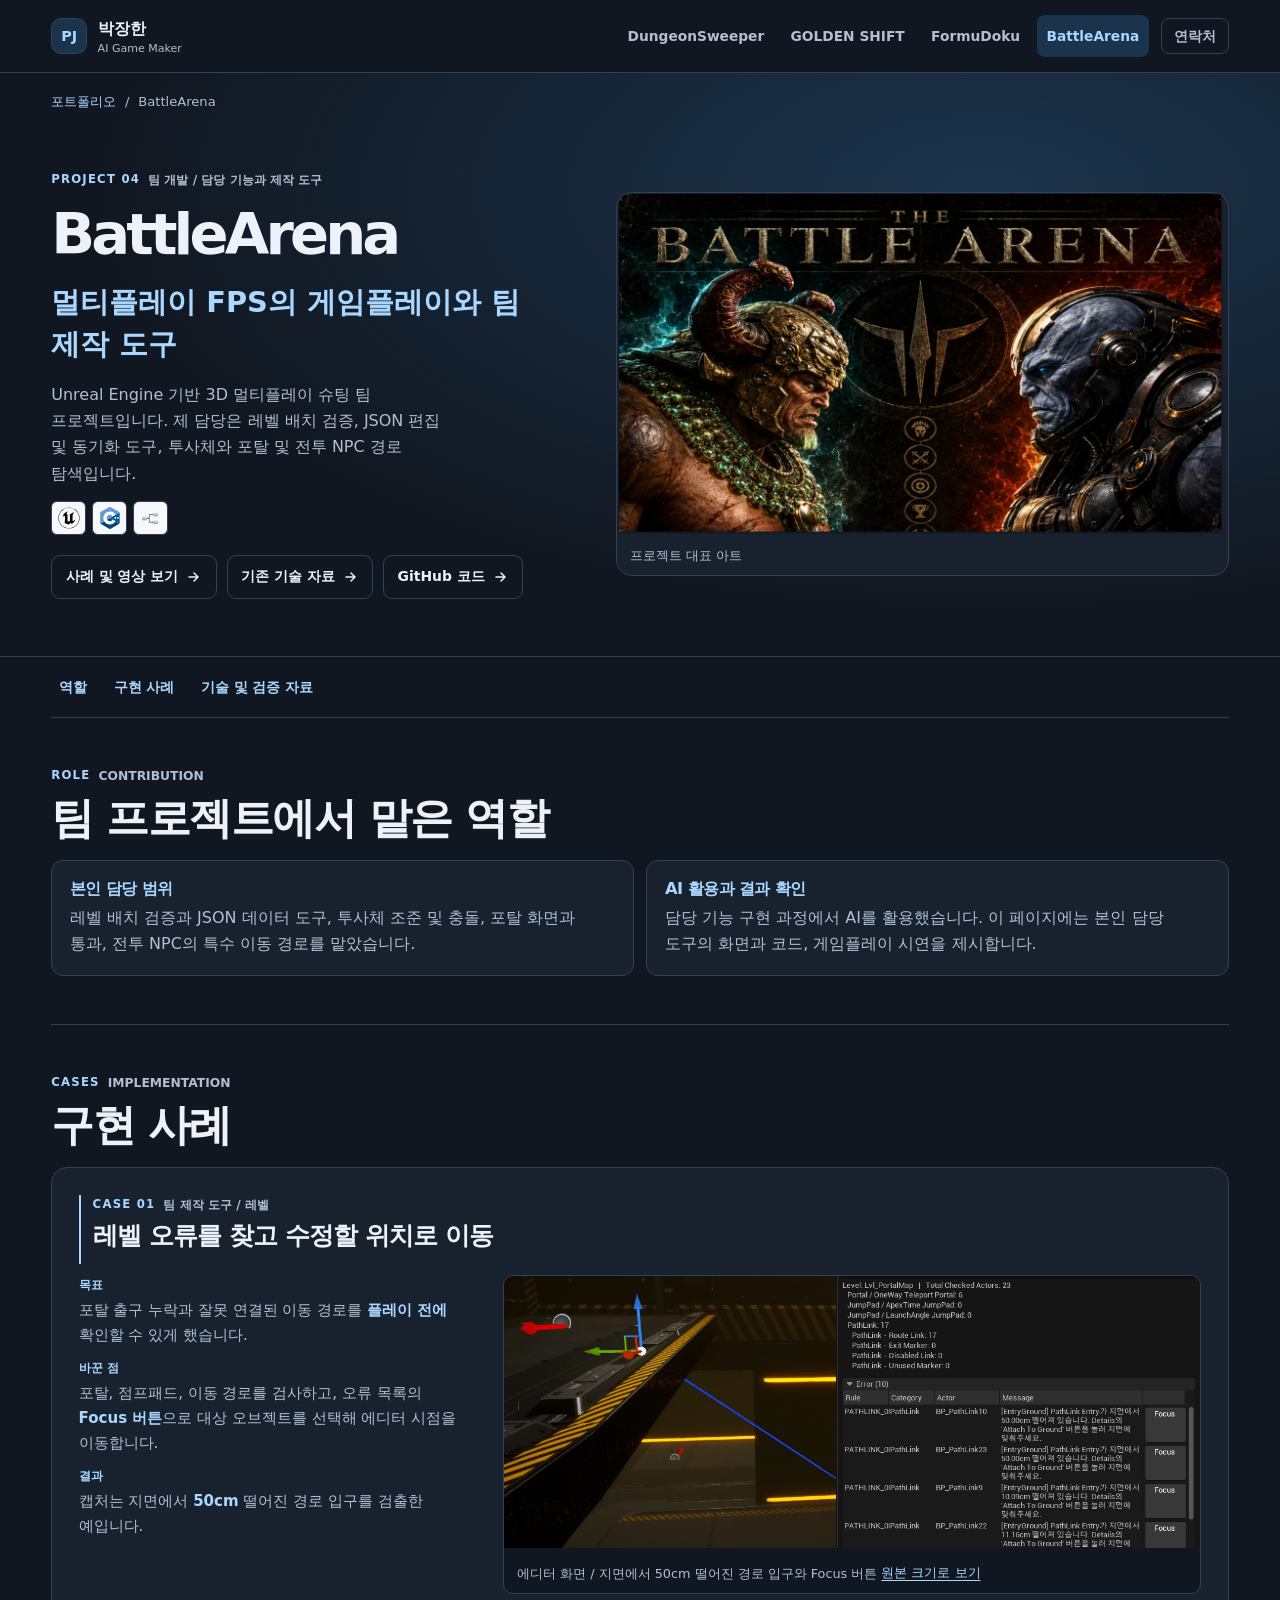
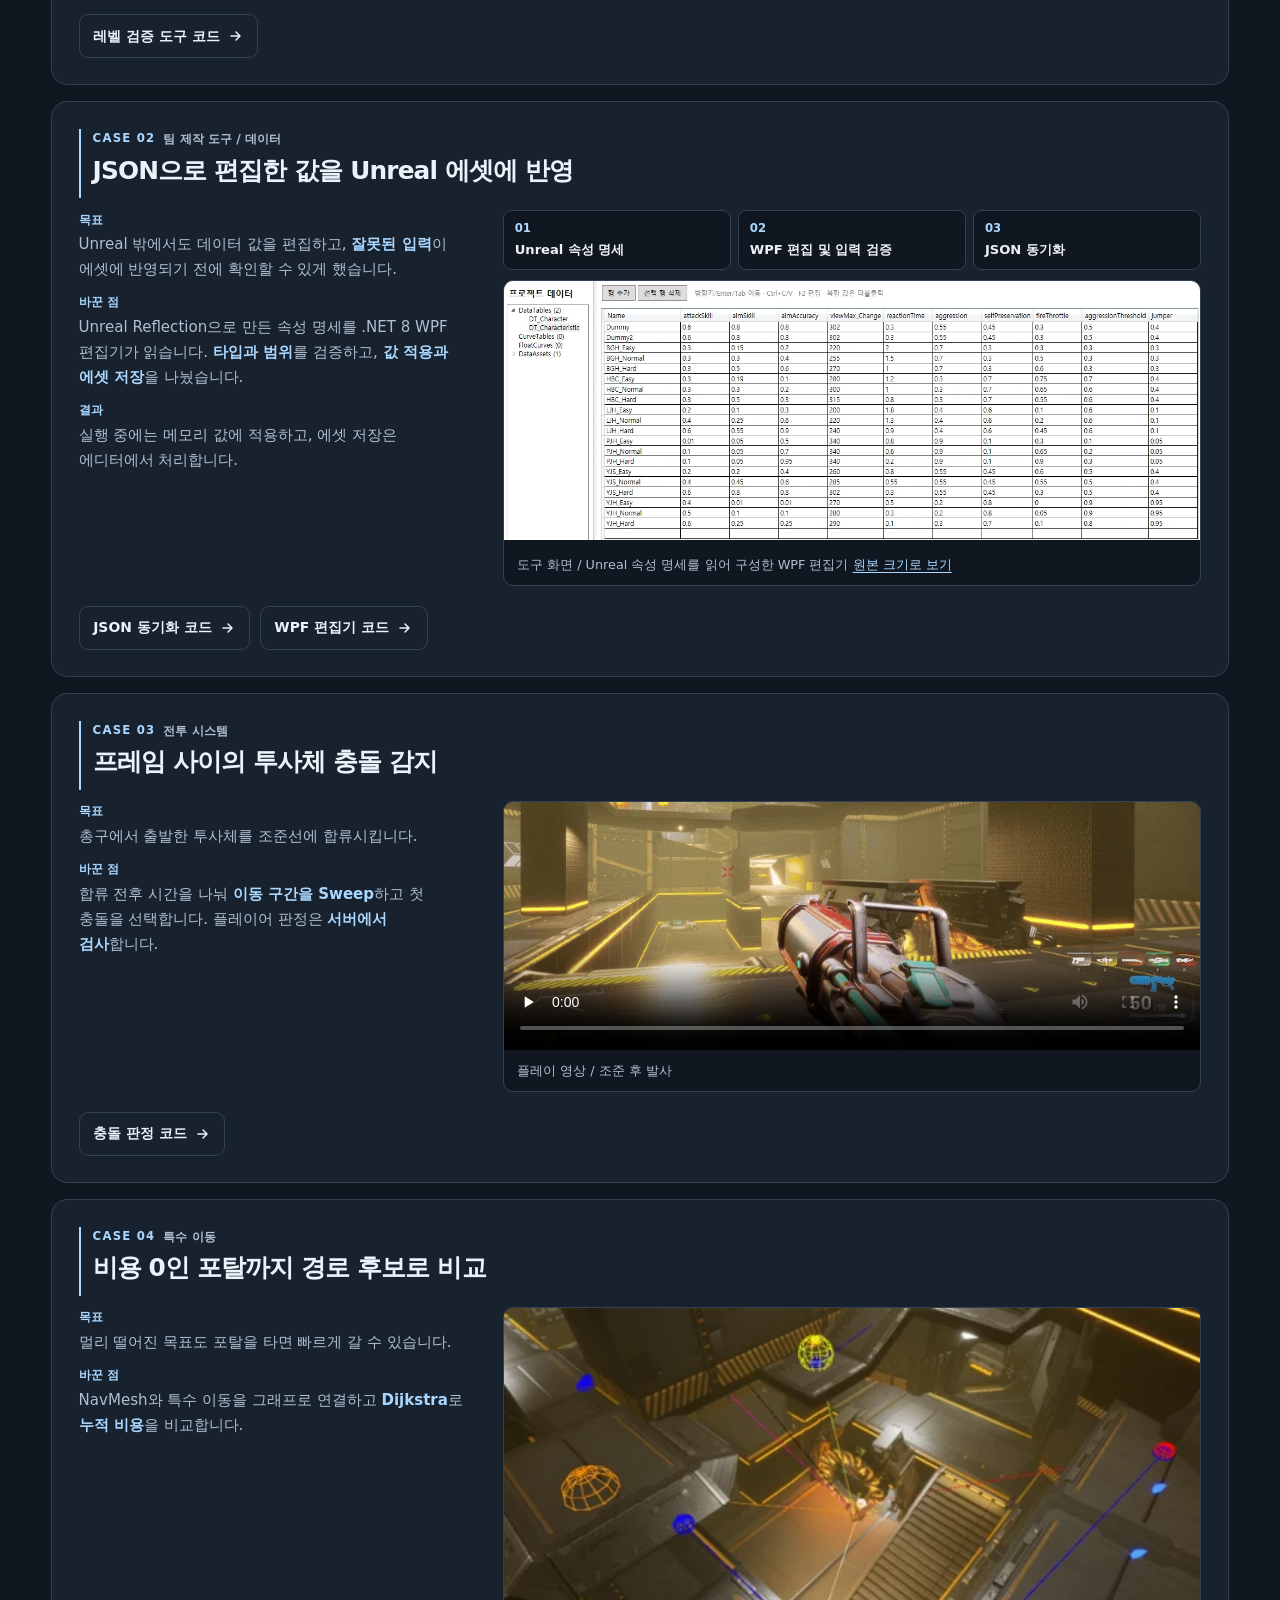
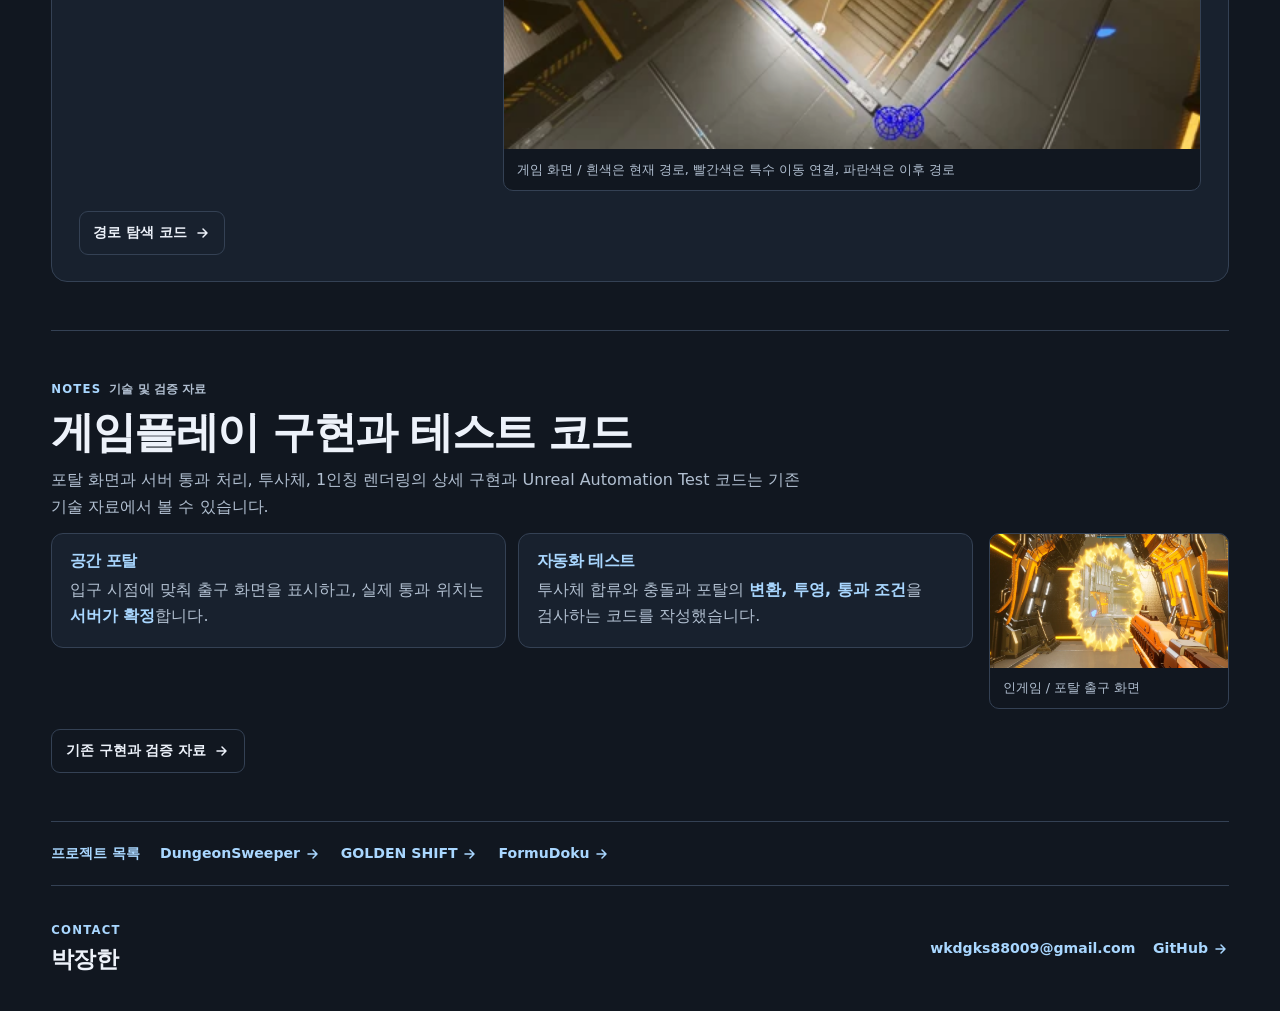
==== commit 65dd107e: "Keep project navigation visible while scrolling" ====
--- a/projects/battlearena/index.html
+++ b/projects/battlearena/index.html
@@ -12,8 +12,8 @@
   <meta property="og:image" content="https://msg1150.github.io/ai-game-maker-portfolio/assets/arena-cover.webp">
   <link rel="canonical" href="https://msg1150.github.io/ai-game-maker-portfolio/projects/battlearena/">
   <link rel="icon" href="../../assets/mark.svg" type="image/svg+xml">
-  <link rel="stylesheet" href="../../assets/site.css?v=af67f6bd">
-  <script src="../../assets/site.js?v=801ec972" defer></script>
+  <link rel="stylesheet" href="../../assets/site.css?v=c73a156f">
+  <script src="../../assets/site.js?v=285ba21d" defer></script>
   <title>BattleArena | 박장한 AI Game Maker</title>
 </head>
 <body class="tone-blue">
--- a/assets/site.css
+++ b/assets/site.css
@@ -11,12 +11,14 @@
   --glow: #202d46;
   --radius: 16px;
   --gutter: clamp(1rem, 4vw, 3.25rem);
+  --header-height: 72px;
   font-family: "Segoe UI", "Malgun Gothic", system-ui, sans-serif;
   line-height: 1.65;
   background: var(--bg);
   color: var(--text);
 }
 * { box-sizing: border-box; }
+html { scroll-padding-top: calc(var(--header-height) + 1rem); }
 body { margin: 0; }
 h1, h2, h3, p, figure { margin: 0; }
 h1, h2, h3 { line-height: 1.18; letter-spacing: -.035em; }
@@ -35,9 +37,9 @@
 .tone-blue { --accent: #a9d7ff; --glow: #1b344d; }
 .tone-mint { --accent: #87e1ce; --glow: #193b3c; }
 .tone-violet, .tone-gold, .tone-blue, .tone-mint { --accent-text: var(--accent); }
-.skip { position: absolute; z-index: 10; top: .5rem; left: .5rem; padding: .65rem 1rem; transform: translateY(-150%); background: var(--accent); color: #111720; }
+.skip { position: absolute; z-index: 30; top: .5rem; left: .5rem; padding: .65rem 1rem; transform: translateY(-150%); background: var(--accent); color: #111720; }
 .skip:focus { transform: translateY(0); }
-.site-header { background: #111720; border-bottom: 1px solid var(--line); }
+.site-header { position: sticky; top: 0; z-index: 20; background: #111720; border-bottom: 1px solid var(--line); }
 .header-inner { min-height: 72px; display: flex; gap: .35rem 1.25rem; align-items: center; justify-content: space-between; }
 .brand { display: inline-flex; align-items: center; gap: .65rem; font-weight: 720; flex: 0 0 auto; }
 .mark { width: 36px; height: 36px; border-radius: 10px; display: grid; place-items: center; color: var(--accent); background: var(--glow); border: 1px solid var(--line); font: 750 .9rem system-ui, sans-serif; }
@@ -198,6 +200,7 @@
   .competency-grid { grid-template-columns: minmax(0, 1fr); }
 }
 @media (max-width: 700px) {
+  :root { --header-height: 144px; }
   .header-inner { flex-direction: column; align-items: flex-start; padding-block: .55rem; }
   .site-nav a { padding-inline: .38rem; font-size: .78rem; }
   .hero-inner, .home .hero-inner, .gallery { grid-template-columns: minmax(0, 1fr); gap: 1.4rem; }
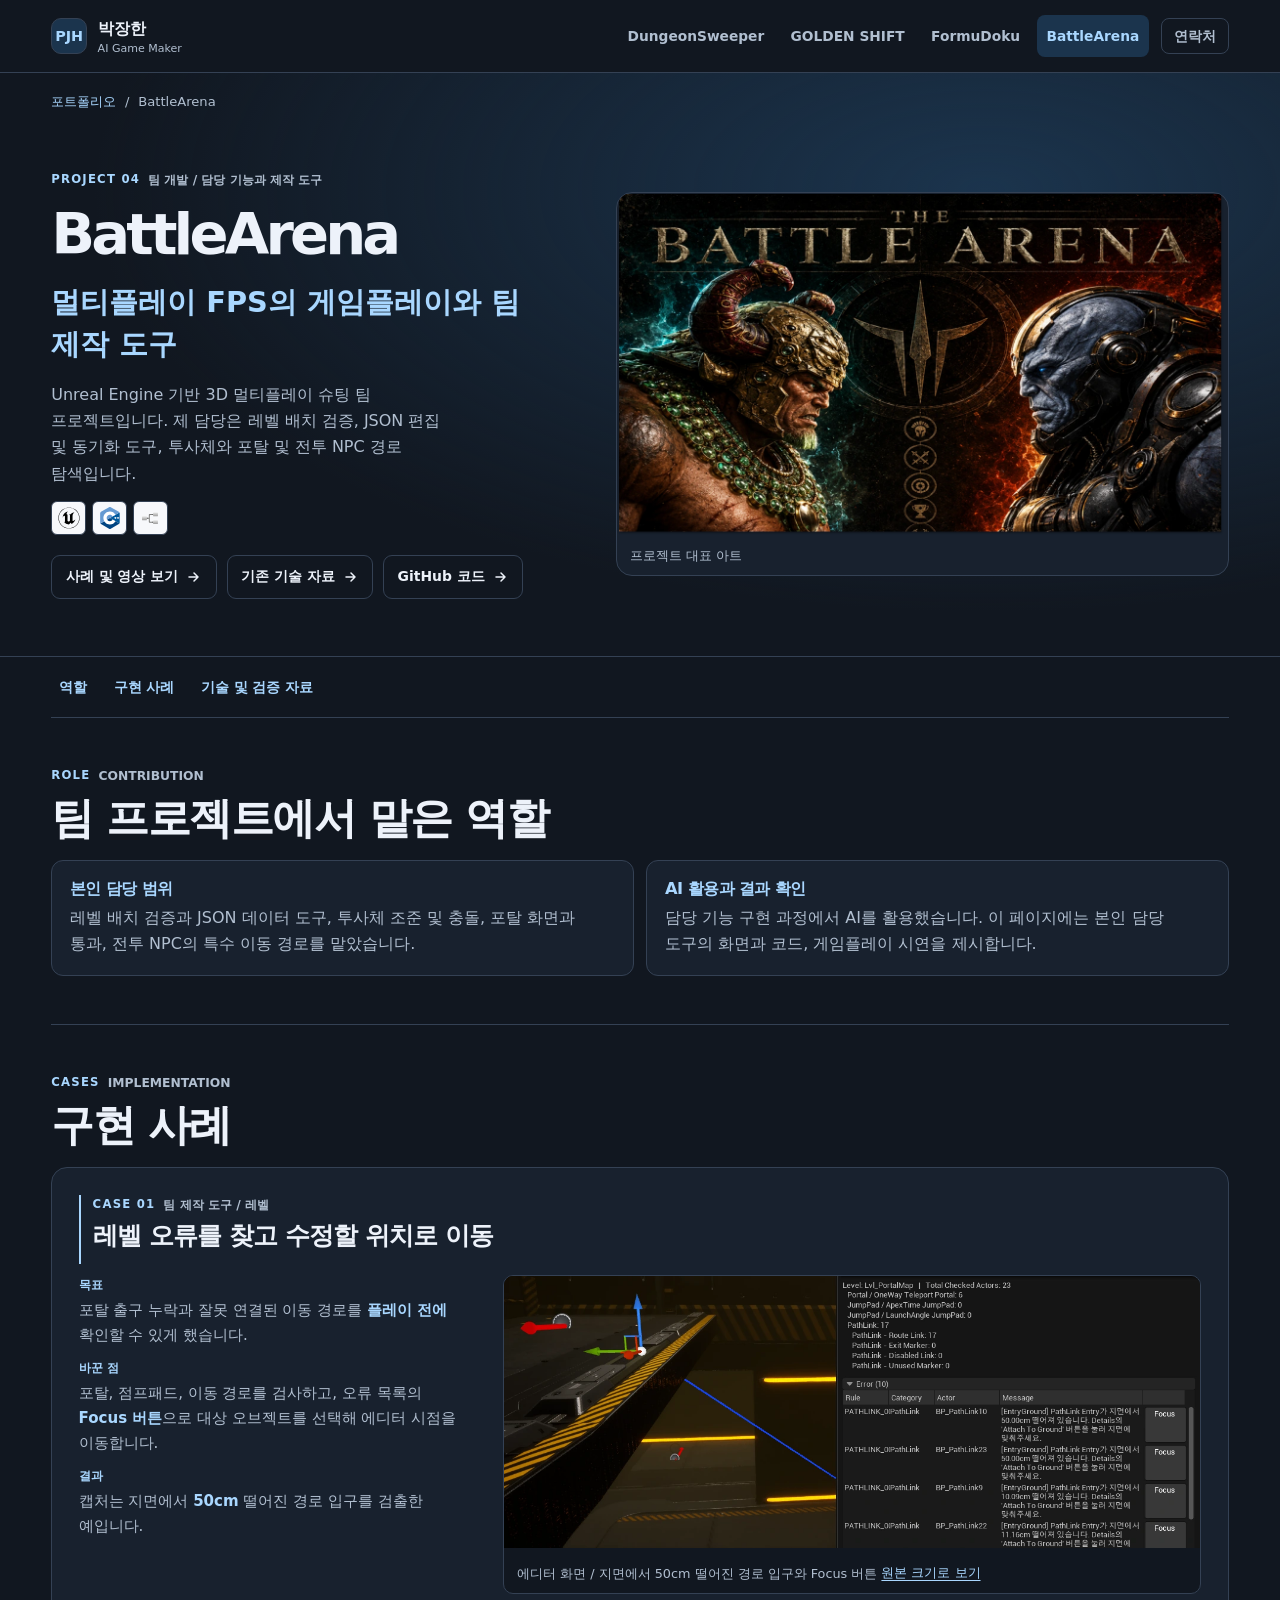
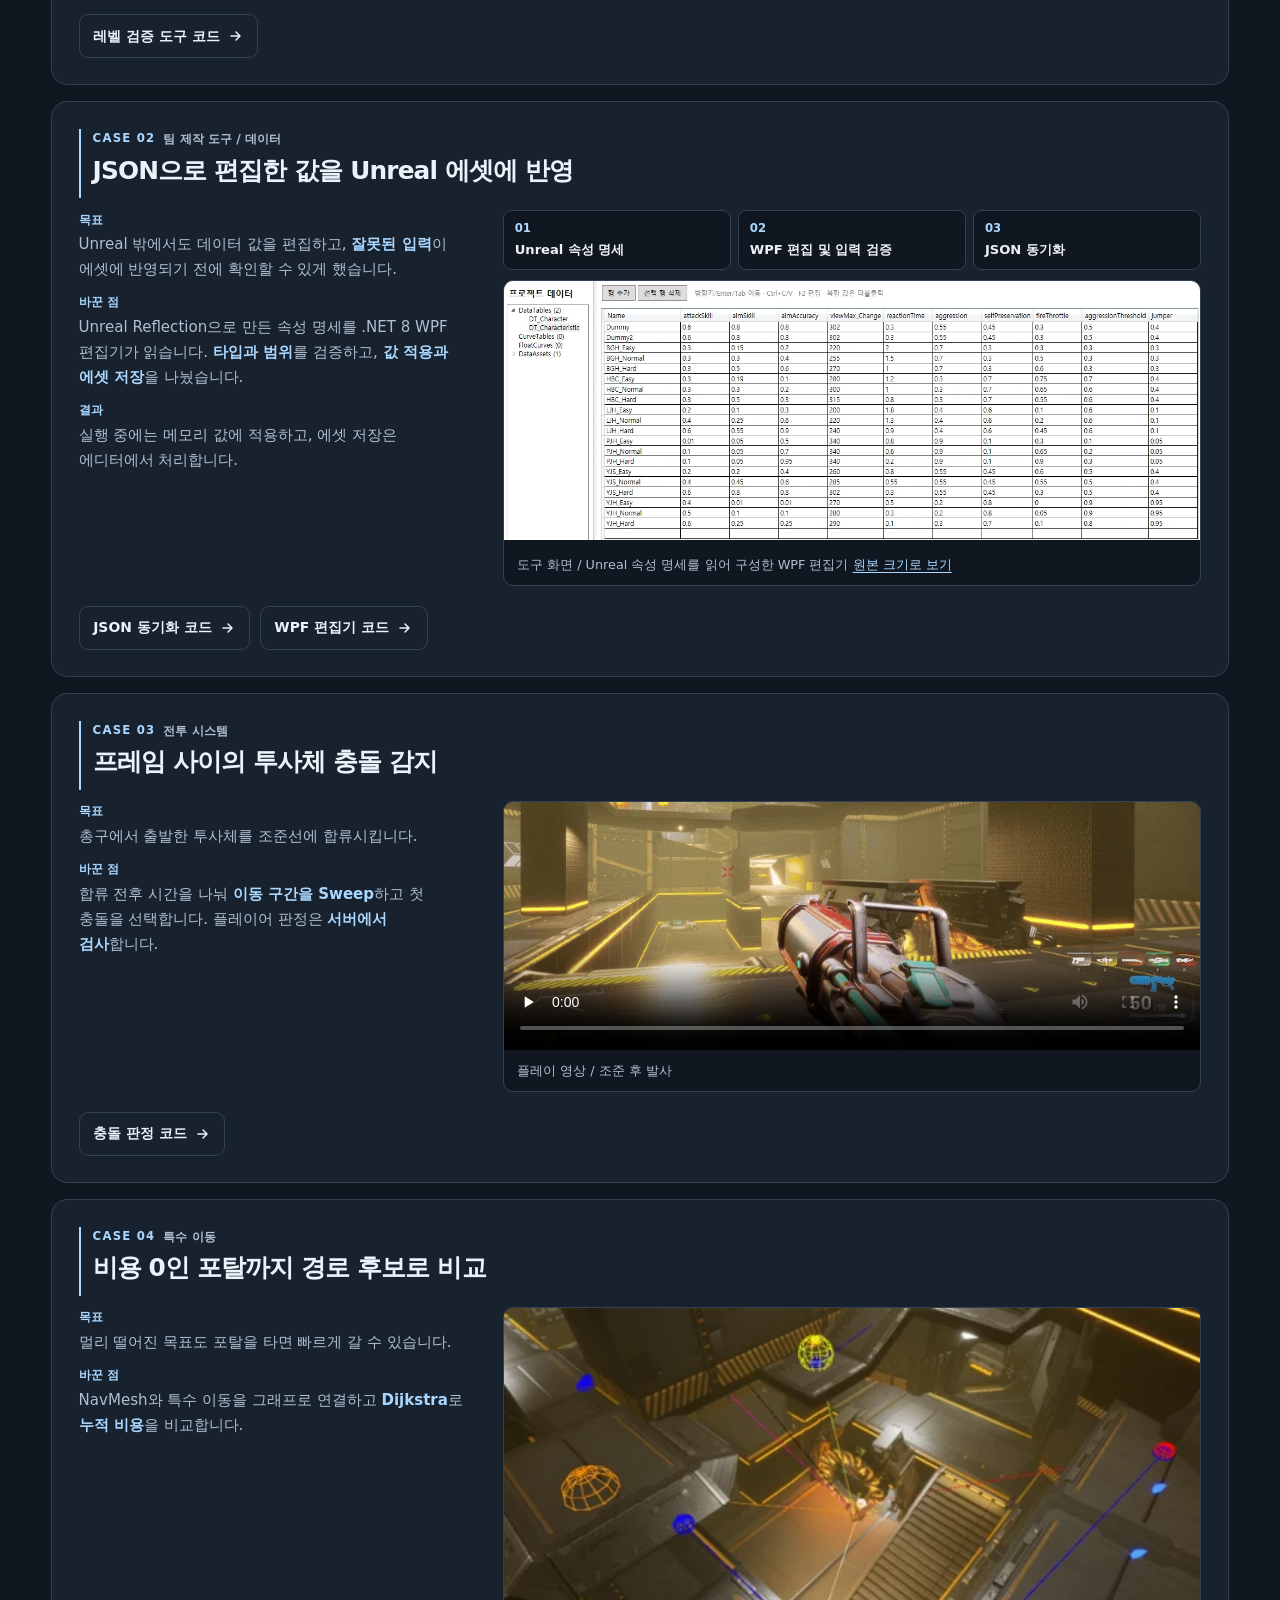
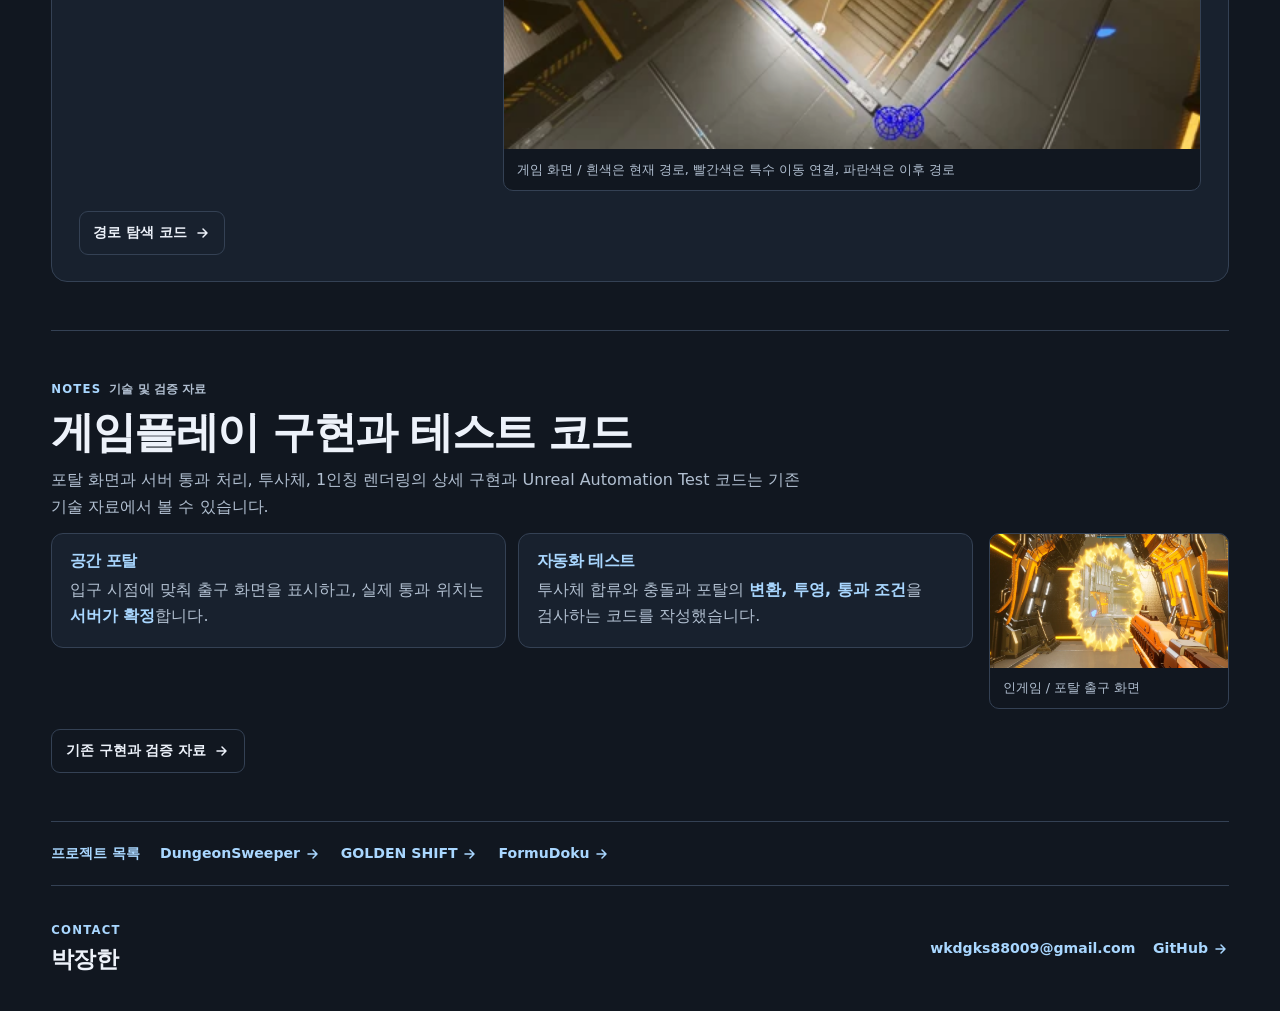
==== commit 708bb1b0: "Use complete PJH initials in portfolio branding" ====
--- a/projects/battlearena/index.html
+++ b/projects/battlearena/index.html
@@ -11,7 +11,7 @@
   <meta property="og:url" content="https://msg1150.github.io/ai-game-maker-portfolio/projects/battlearena/">
   <meta property="og:image" content="https://msg1150.github.io/ai-game-maker-portfolio/assets/arena-cover.webp">
   <link rel="canonical" href="https://msg1150.github.io/ai-game-maker-portfolio/projects/battlearena/">
-  <link rel="icon" href="../../assets/mark.svg" type="image/svg+xml">
+  <link rel="icon" href="../../assets/mark.svg?v=a60e582f" type="image/svg+xml">
   <link rel="stylesheet" href="../../assets/site.css?v=c73a156f">
   <script src="../../assets/site.js?v=285ba21d" defer></script>
   <title>BattleArena | 박장한 AI Game Maker</title>
@@ -20,7 +20,7 @@
   <a class="skip" href="#main">본문으로 건너뛰기</a>
   <header class="site-header">
     <div class="shell header-inner">
-      <a class="brand" href="../../" aria-label="박장한 포트폴리오 홈"><span class="mark" aria-hidden="true">PJ</span><span>박장한 <small>AI Game Maker</small></span></a>
+      <a class="brand" href="../../" aria-label="박장한 포트폴리오 홈"><span class="mark" aria-hidden="true">PJH</span><span>박장한 <small>AI Game Maker</small></span></a>
       <nav class="site-nav" aria-label="프로젝트 탐색"><a href="../../projects/dungeonsweeper/">DungeonSweeper</a><a href="../../projects/golden-shift/">GOLDEN SHIFT</a><a href="../../projects/formudoku/">FormuDoku</a><a href="../../projects/battlearena/" aria-current="page">BattleArena</a><a class="contact-link" href="#contact">연락처</a></nav>
     </div>
   </header>
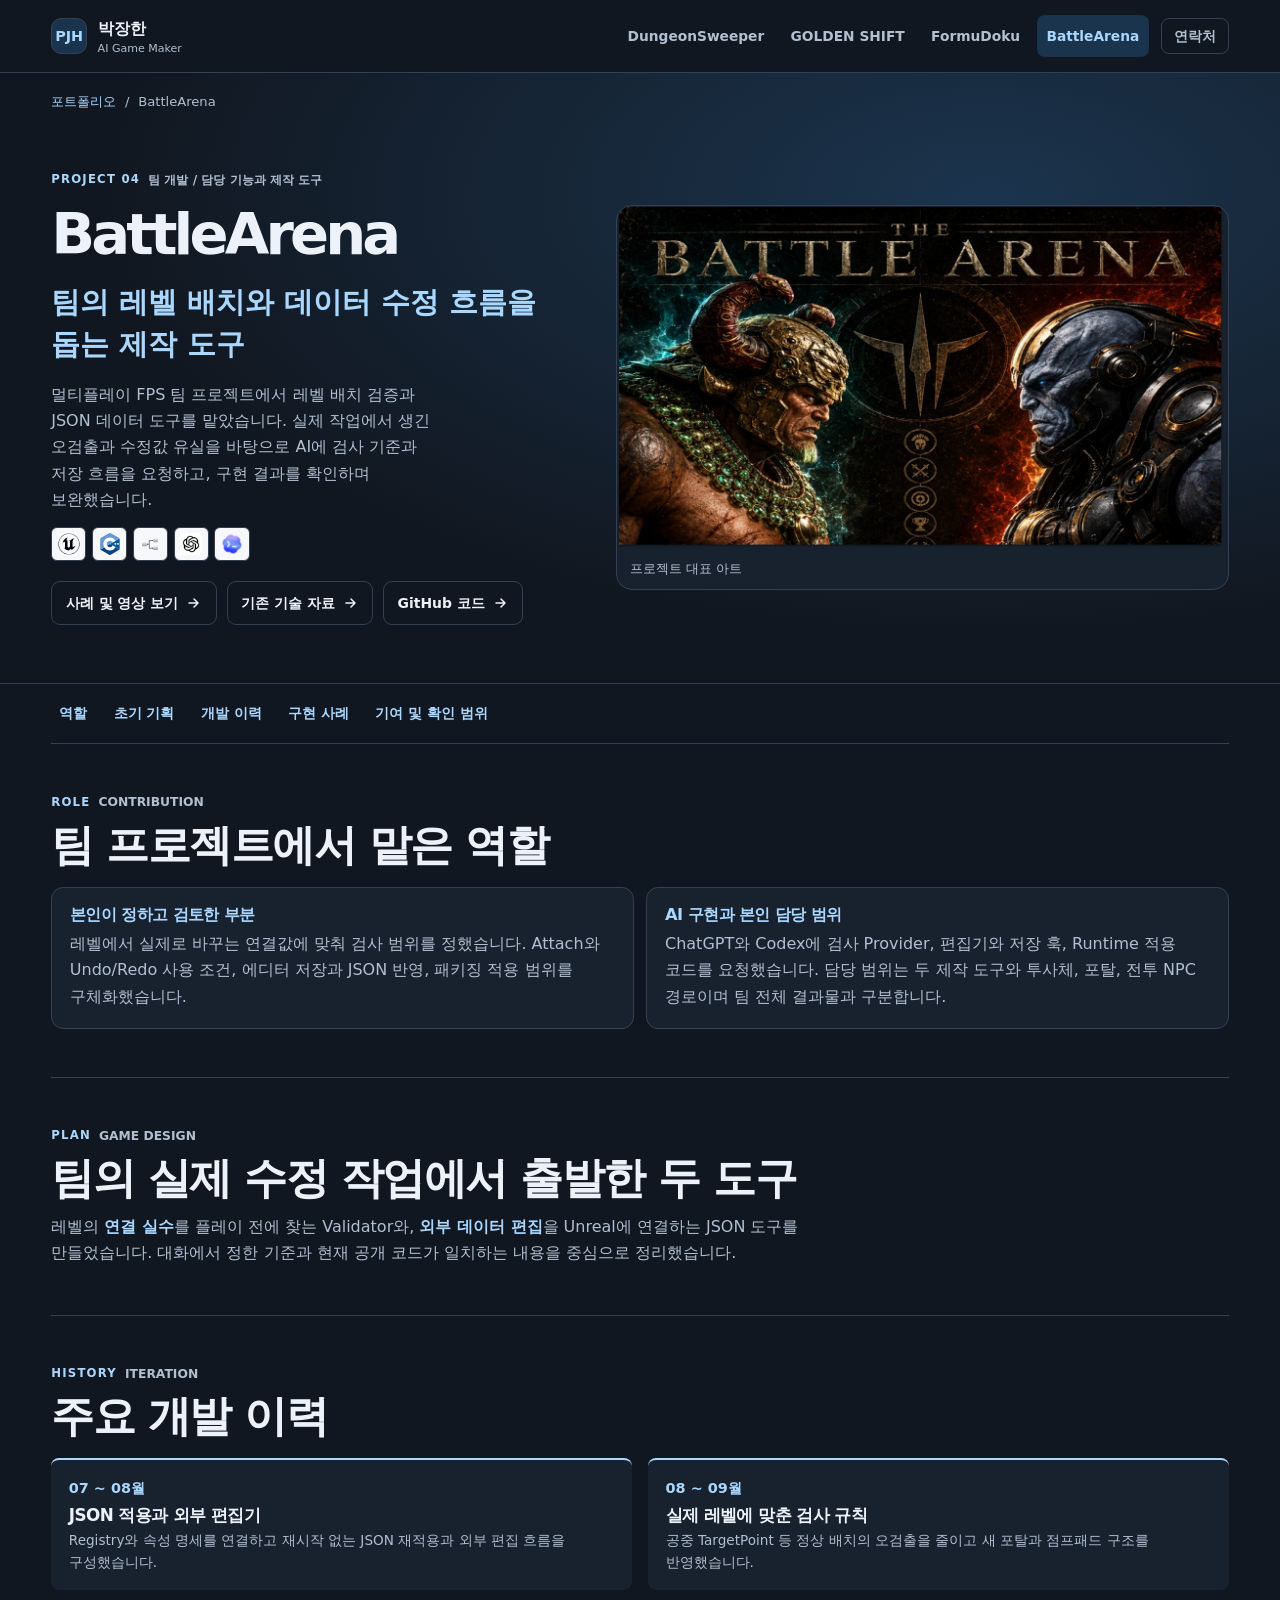
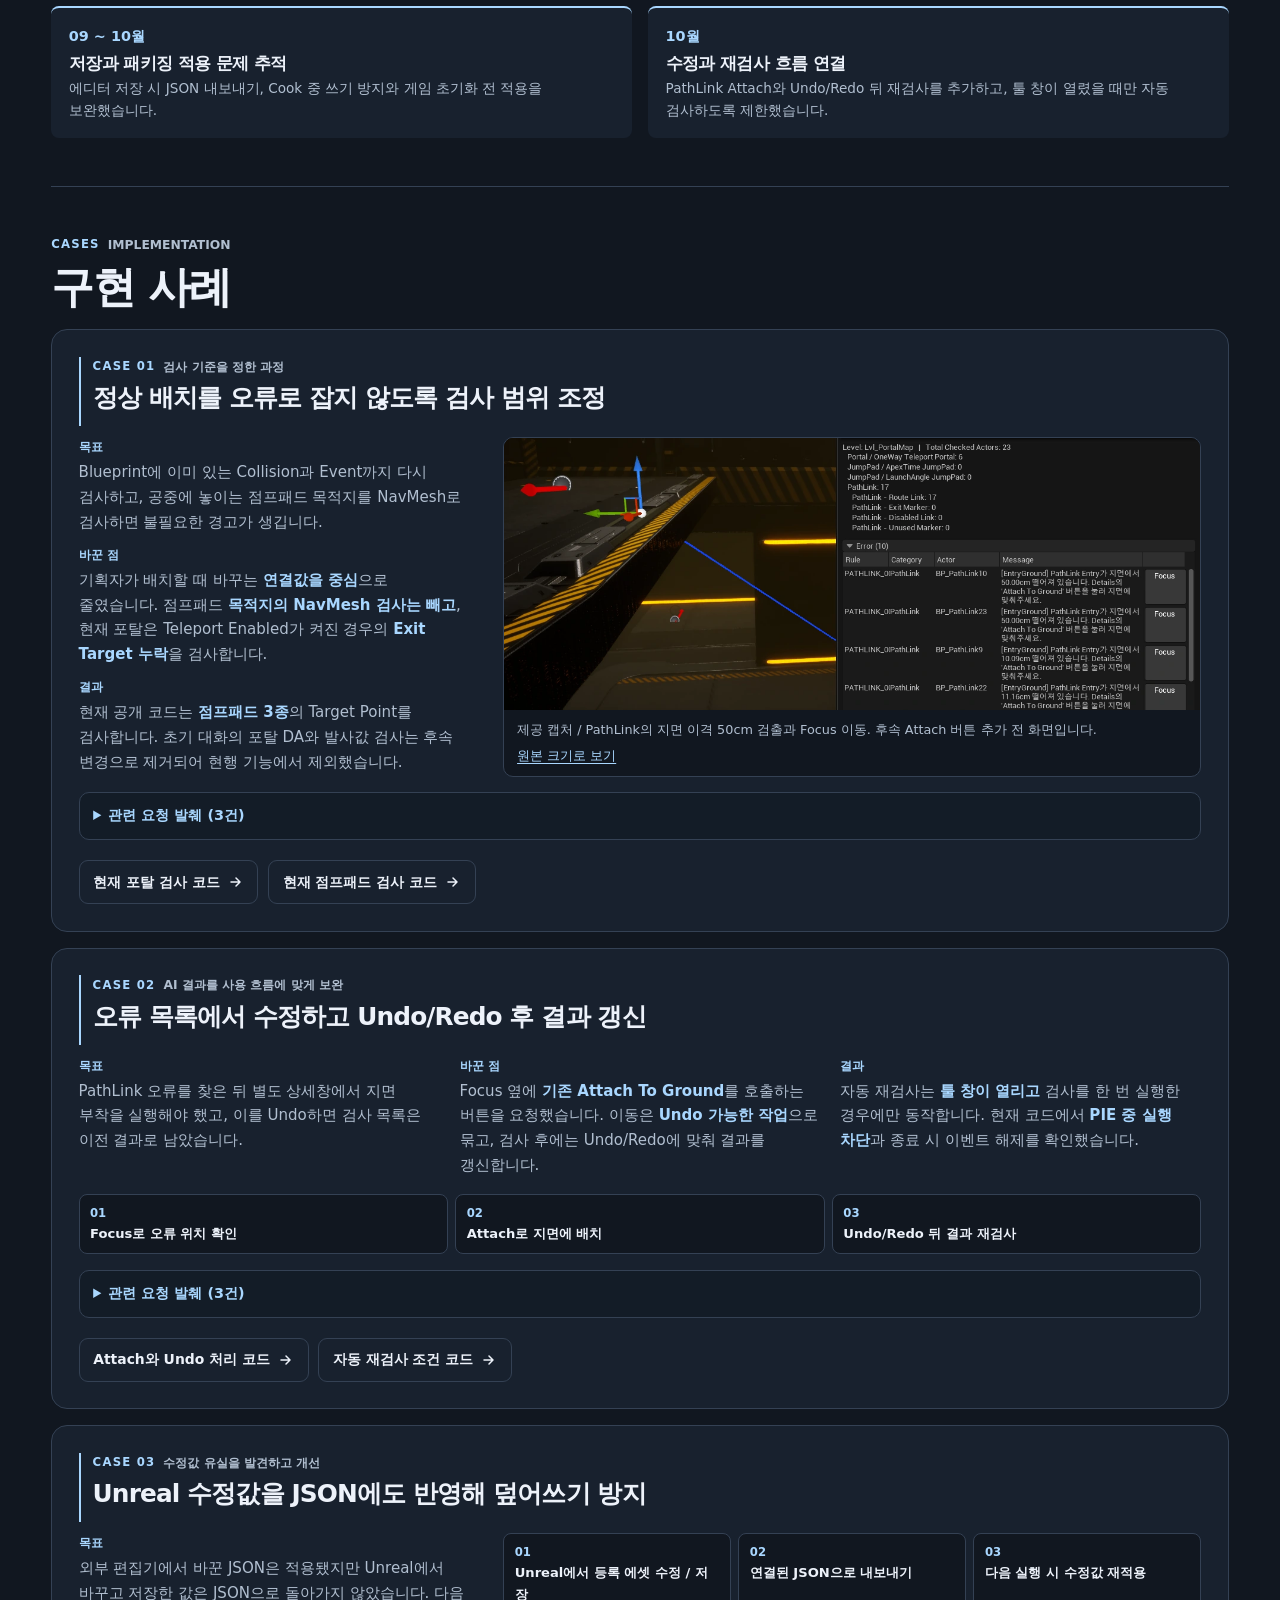
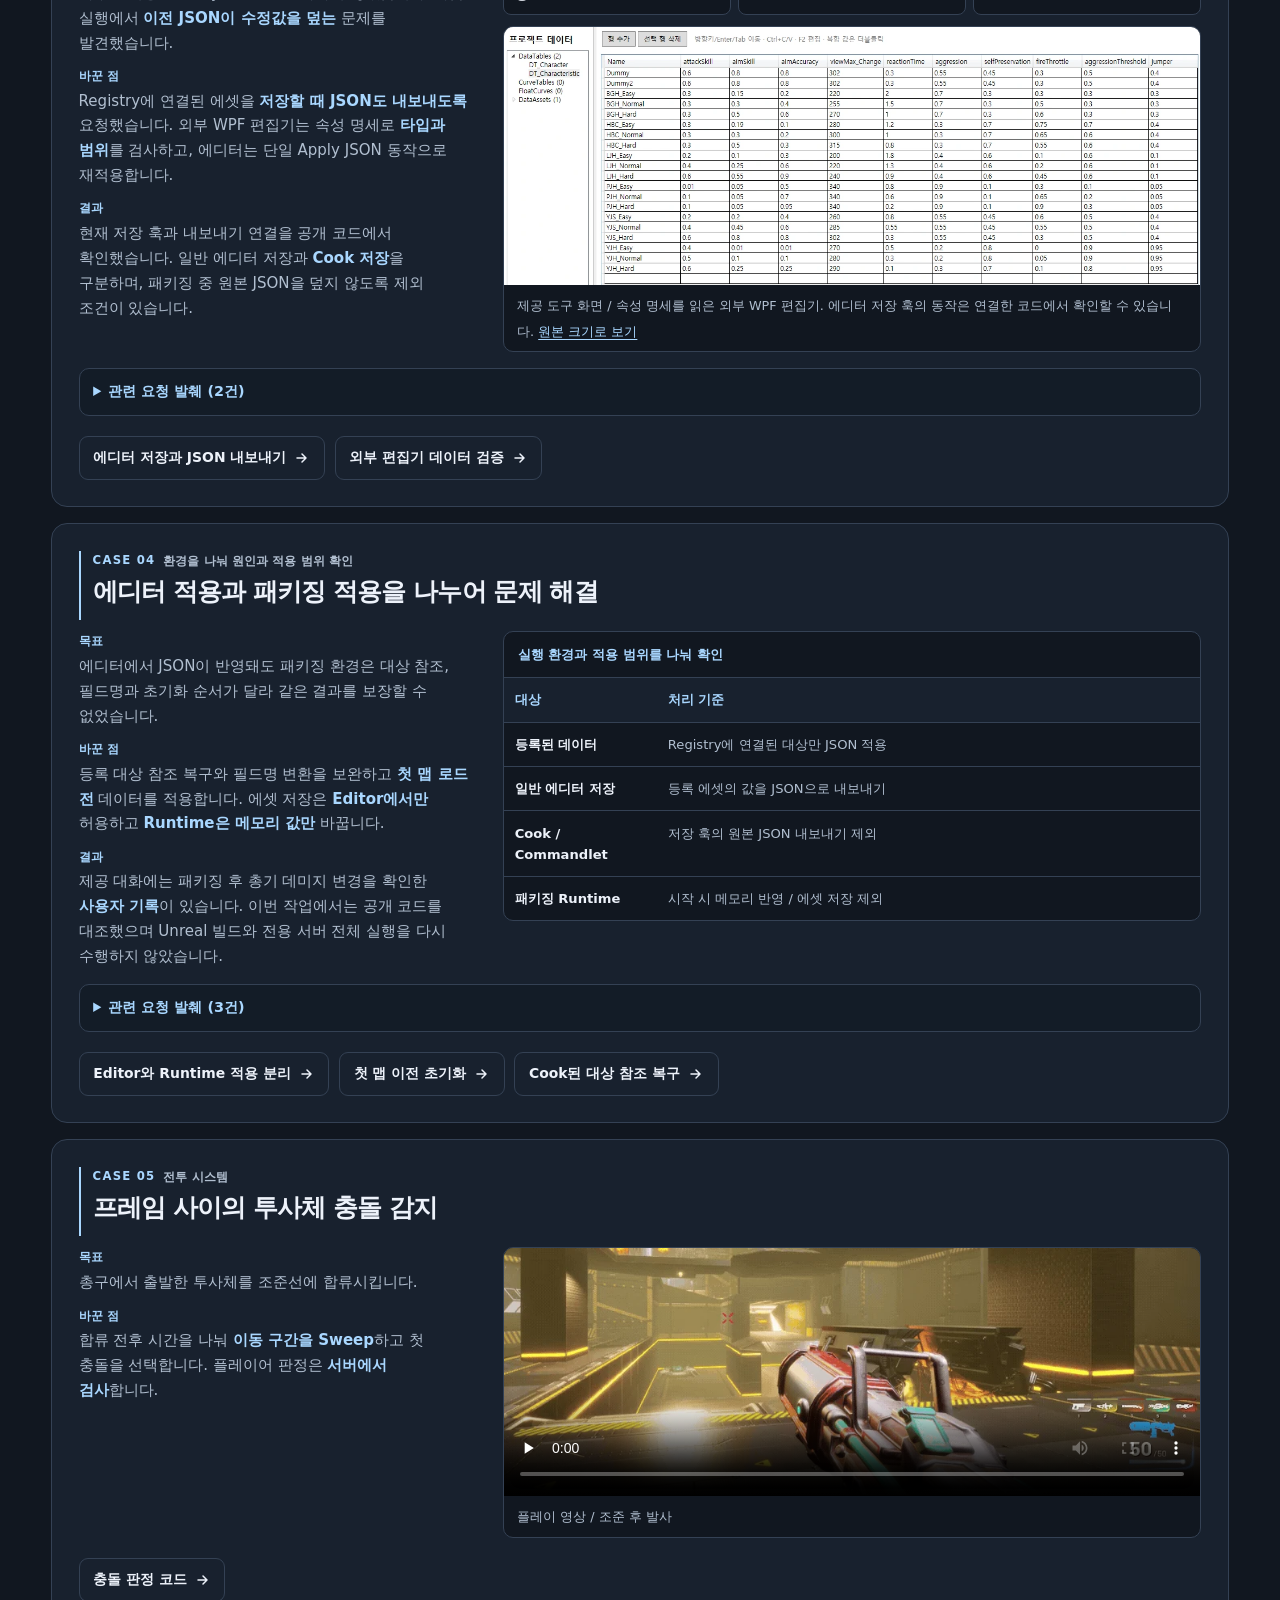
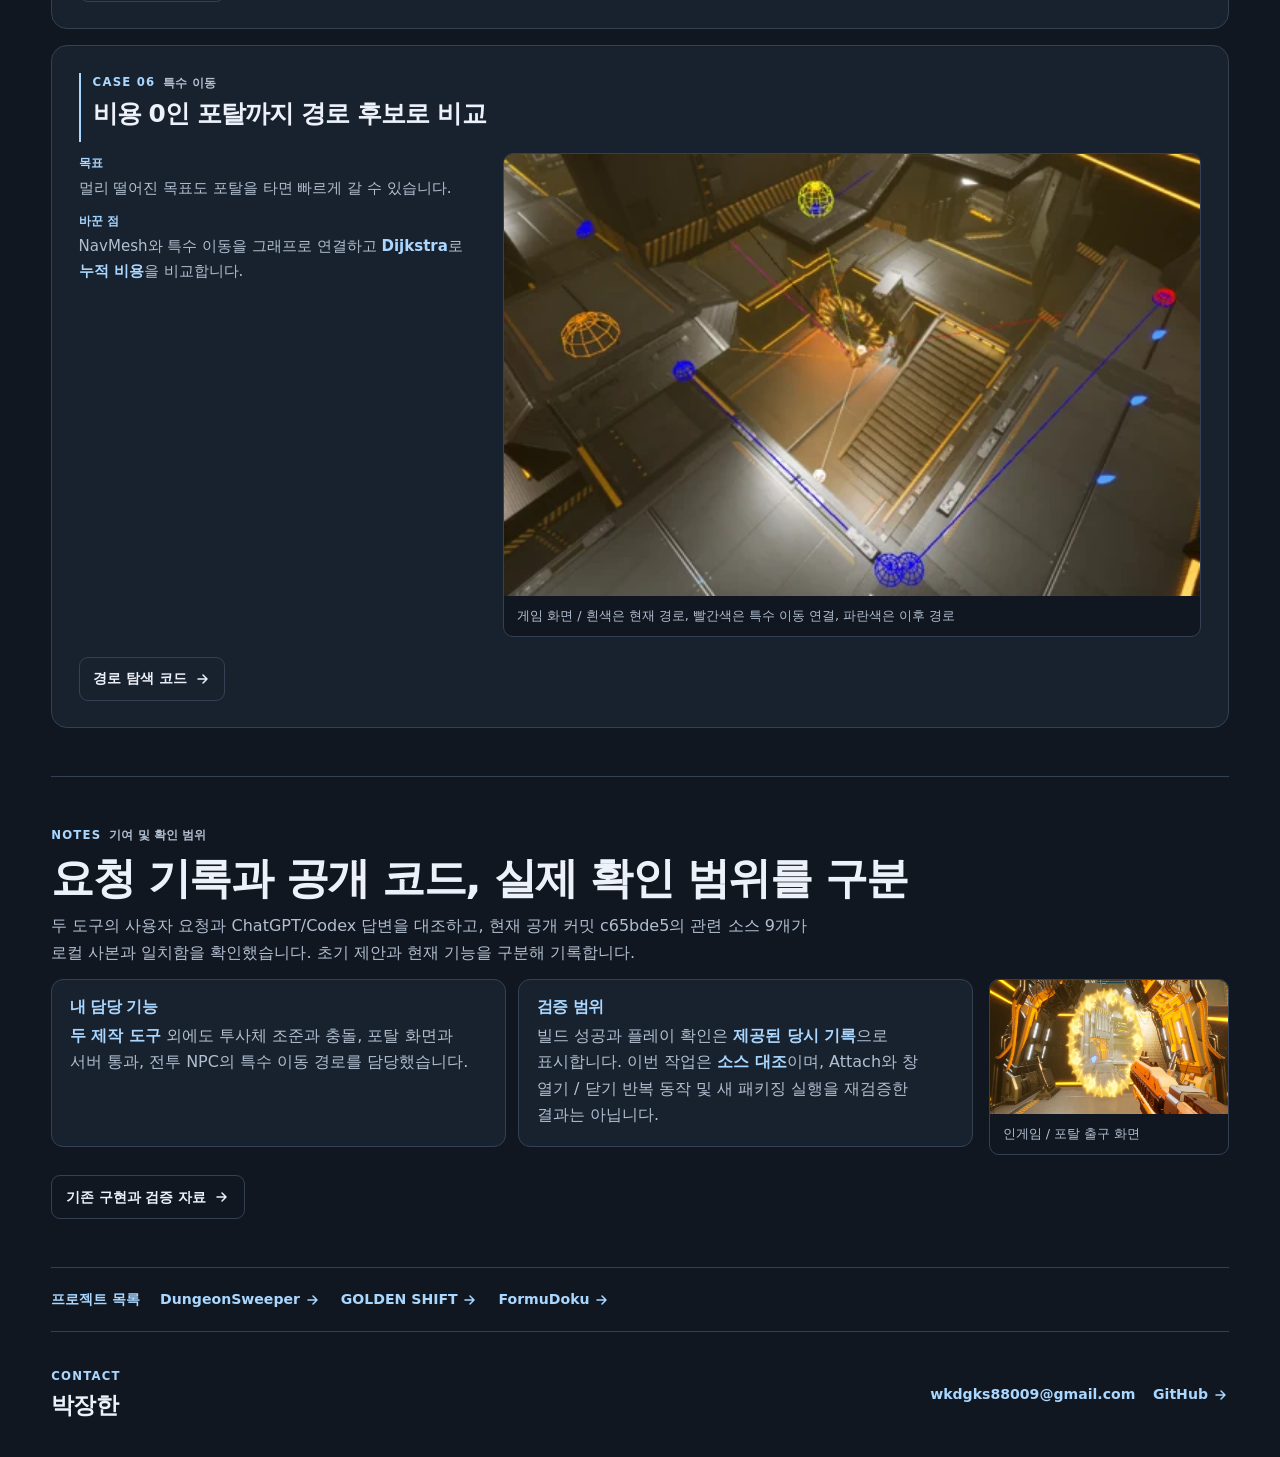
==== commit 38bcfcf7: "Present verified team tool decisions and AI prompt evidence" ====
--- a/projects/battlearena/index.html
+++ b/projects/battlearena/index.html
@@ -3,11 +3,11 @@
 <head>
   <meta charset="utf-8">
   <meta name="viewport" content="width=device-width, initial-scale=1">
-  <meta name="description" content="Unreal Engine 기반 3D 멀티플레이 슈팅 팀 프로젝트입니다. 제 담당은 레벨 배치 검증, JSON 편집 및 동기화 도구, 투사체와 포탈 및 전투 NPC 경로 탐색입니다.">
+  <meta name="description" content="멀티플레이 FPS 팀 프로젝트에서 레벨 배치 검증과 JSON 데이터 도구를 맡았습니다. 실제 작업에서 생긴 오검출과 수정값 유실을 바탕으로 AI에 검사 기준과 저장 흐름을 요청하고, 구현 결과를 확인하며 보완했습니다.">
   <meta name="theme-color" content="#111720">
   <meta property="og:type" content="website">
   <meta property="og:title" content="BattleArena | 박장한 AI Game Maker">
-  <meta property="og:description" content="Unreal Engine 기반 3D 멀티플레이 슈팅 팀 프로젝트입니다. 제 담당은 레벨 배치 검증, JSON 편집 및 동기화 도구, 투사체와 포탈 및 전투 NPC 경로 탐색입니다.">
+  <meta property="og:description" content="멀티플레이 FPS 팀 프로젝트에서 레벨 배치 검증과 JSON 데이터 도구를 맡았습니다. 실제 작업에서 생긴 오검출과 수정값 유실을 바탕으로 AI에 검사 기준과 저장 흐름을 요청하고, 구현 결과를 확인하며 보완했습니다.">
   <meta property="og:url" content="https://msg1150.github.io/ai-game-maker-portfolio/projects/battlearena/">
   <meta property="og:image" content="https://msg1150.github.io/ai-game-maker-portfolio/assets/arena-cover.webp">
   <link rel="canonical" href="https://msg1150.github.io/ai-game-maker-portfolio/projects/battlearena/">
@@ -32,9 +32,9 @@
             <div class="hero-copy">
               <p class="eyebrow"><span>PROJECT 04</span> 팀 개발 / 담당 기능과 제작 도구</p>
               <h1>BattleArena</h1>
-              <p class="hero-lede">멀티플레이 FPS의 게임플레이와 팀 제작 도구</p>
-              <p class="hero-summary">Unreal Engine 기반 3D 멀티플레이 슈팅 팀 프로젝트입니다. 제 담당은 레벨 배치 검증, JSON 편집 및 동기화 도구, 투사체와 포탈 및 전투 NPC 경로 탐색입니다.</p>
-              <ul class="tags" aria-label="사용 기술"><li class="tag-logo" title="Unreal Engine 5.6.1"><img src="../../assets/icons/devicon/unrealengine.svg" alt="Unreal Engine 5.6.1" width="22" height="22"><span class="tag-touch-label" aria-hidden="true">Unreal Engine 5.6.1</span></li><li class="tag-logo" title="C++"><img src="../../assets/icons/devicon/cplusplus.svg" alt="C++" width="22" height="22"><span class="tag-touch-label" aria-hidden="true">C++</span></li><li class="tag-logo" title="Blueprint"><img src="../../assets/icons/unreal/blueprint.svg" alt="Blueprint" width="22" height="22"><span class="tag-touch-label" aria-hidden="true">Blueprint</span></li></ul>
+              <p class="hero-lede">팀의 레벨 배치와 데이터 수정 흐름을 돕는 제작 도구</p>
+              <p class="hero-summary">멀티플레이 FPS 팀 프로젝트에서 레벨 배치 검증과 JSON 데이터 도구를 맡았습니다. 실제 작업에서 생긴 오검출과 수정값 유실을 바탕으로 AI에 검사 기준과 저장 흐름을 요청하고, 구현 결과를 확인하며 보완했습니다.</p>
+              <ul class="tags" aria-label="사용 기술"><li class="tag-logo" title="Unreal Engine 5.6.1"><img src="../../assets/icons/devicon/unrealengine.svg" alt="Unreal Engine 5.6.1" width="22" height="22"><span class="tag-touch-label" aria-hidden="true">Unreal Engine 5.6.1</span></li><li class="tag-logo" title="C++"><img src="../../assets/icons/devicon/cplusplus.svg" alt="C++" width="22" height="22"><span class="tag-touch-label" aria-hidden="true">C++</span></li><li class="tag-logo" title="Blueprint"><img src="../../assets/icons/unreal/blueprint.svg" alt="Blueprint" width="22" height="22"><span class="tag-touch-label" aria-hidden="true">Blueprint</span></li><li class="tag-logo" title="ChatGPT"><img src="../../assets/icons/openai/chatgpt.png" alt="ChatGPT" width="22" height="22"><span class="tag-touch-label" aria-hidden="true">ChatGPT</span></li><li class="tag-logo" title="Codex"><img src="../../assets/icons/openai/codex.png" alt="Codex" width="22" height="22"><span class="tag-touch-label" aria-hidden="true">Codex</span></li></ul>
               <div class="actions"><a class="button" href="#cases">사례 및 영상 보기<svg aria-hidden="true" viewBox="0 0 16 16" width="16" height="16" fill="none"><path d="M3 8h9m-4-4 4 4-4 4" stroke="currentColor" stroke-width="1.5" stroke-linecap="round" stroke-linejoin="round"/></svg></a><a class="button" href="https://msg1150.github.io/projects/battlearena/">기존 기술 자료<svg aria-hidden="true" viewBox="0 0 16 16" width="16" height="16" fill="none"><path d="M3 8h9m-4-4 4 4-4 4" stroke="currentColor" stroke-width="1.5" stroke-linecap="round" stroke-linejoin="round"/></svg></a><a class="button" href="https://github.com/msg1150/UnrealTeamProjectPortfolio">GitHub 코드<svg aria-hidden="true" viewBox="0 0 16 16" width="16" height="16" fill="none"><path d="M3 8h9m-4-4 4 4-4 4" stroke="currentColor" stroke-width="1.5" stroke-linecap="round" stroke-linejoin="round"/></svg></a></div>
             </div>
             <figure class="project-cover"><img src="../../assets/arena-cover.webp" alt="BattleArena 로고와 서로 마주 보는 두 캐릭터가 담긴 가로 대표 아트" width="1250" height="700" fetchpriority="high" decoding="async"><figcaption>프로젝트 대표 아트</figcaption></figure>
@@ -43,44 +43,133 @@
       </section>
       <div class="shell detail">
         <nav class="local-nav" aria-label="페이지 목차">
-          <a href="#role">역할</a><a href="#cases">구현 사례</a><a href="#tools">기술 및 검증 자료</a>
+          <a href="#role">역할</a><a href="#planning">초기 기획</a><a href="#timeline">개발 이력</a><a href="#cases">구현 사례</a><a href="#tools">기여 및 확인 범위</a>
         </nav>
 
         <section id="role" class="detail-section">
           <p class="eyebrow"><span>ROLE</span> CONTRIBUTION</p>
           <h2>팀 프로젝트에서 맡은 역할</h2>
-          <div class="role-grid"><div><h3>본인 담당 범위</h3><p>레벨 배치 검증과 JSON 데이터 도구, 투사체 조준 및 충돌, 포탈 화면과 통과, 전투 NPC의 특수 이동 경로를 맡았습니다.</p></div><div><h3>AI 활용과 결과 확인</h3><p>담당 기능 구현 과정에서 AI를 활용했습니다. 이 페이지에는 본인 담당 도구의 화면과 코드, 게임플레이 시연을 제시합니다.</p></div></div>
-        </section>
-
-
+          <div class="role-grid"><div><h3>본인이 정하고 검토한 부분</h3><p>레벨에서 실제로 바꾸는 연결값에 맞춰 검사 범위를 정했습니다. Attach와 Undo/Redo 사용 조건, 에디터 저장과 JSON 반영, 패키징 적용 범위를 구체화했습니다.</p></div><div><h3>AI 구현과 본인 담당 범위</h3><p>ChatGPT와 Codex에 검사 Provider, 편집기와 저장 훅, Runtime 적용 코드를 요청했습니다. 담당 범위는 두 제작 도구와 투사체, 포탈, 전투 NPC 경로이며 팀 전체 결과물과 구분합니다.</p></div></div>
+        </section>
+        <section id="planning" class="detail-section">
+          <p class="eyebrow"><span>PLAN</span> GAME DESIGN</p>
+          <h2>팀의 실제 수정 작업에서 출발한 두 도구</h2>
+          <p class="prose">레벨의 <strong class="text-accent">연결 실수</strong>를 플레이 전에 찾는 Validator와, <strong class="text-accent">외부 데이터 편집</strong>을 Unreal에 연결하는 JSON 도구를 만들었습니다. 대화에서 정한 기준과 현재 공개 코드가 일치하는 내용을 중심으로 정리했습니다.</p>
+        </section>
+        <section id="timeline" class="detail-section"><p class="eyebrow"><span>HISTORY</span> ITERATION</p><h2>주요 개발 이력</h2>
+          <ol class="timeline"><li><span>07 ~ 08월</span><div><h3>JSON 적용과 외부 편집기</h3><p>Registry와 속성 명세를 연결하고 재시작 없는 JSON 재적용과 외부 편집 흐름을 구성했습니다.</p></div></li><li><span>08 ~ 09월</span><div><h3>실제 레벨에 맞춘 검사 규칙</h3><p>공중 TargetPoint 등 정상 배치의 오검출을 줄이고 새 포탈과 점프패드 구조를 반영했습니다.</p></div></li><li><span>09 ~ 10월</span><div><h3>저장과 패키징 적용 문제 추적</h3><p>에디터 저장 시 JSON 내보내기, Cook 중 쓰기 방지와 게임 초기화 전 적용을 보완했습니다.</p></div></li><li><span>10월</span><div><h3>수정과 재검사 흐름 연결</h3><p>PathLink Attach와 Undo/Redo 뒤 재검사를 추가하고, 툴 창이 열렸을 때만 자동 검사하도록 제한했습니다.</p></div></li></ol></section>
         <section id="cases" class="detail-section">
           <p class="eyebrow"><span>CASES</span> IMPLEMENTATION</p><h2>구현 사례</h2>
           <div class="case-list"><article class="case" id="level-validator">
-    <div class="case-head"><p class="eyebrow"><span>CASE 01</span> 팀 제작 도구 / 레벨</p><h3>레벨 오류를 찾고 수정할 위치로 이동</h3></div>
-    <div class="case-layout">
-      <dl class="case-copy">
-        <div><dt>목표</dt><dd>포탈 출구 누락과 잘못 연결된 이동 경로를 <strong class="text-accent">플레이 전에</strong> 확인할 수 있게 했습니다.</dd></div>
-        <div><dt>바꾼 점</dt><dd>포탈, 점프패드, 이동 경로를 검사하고, 오류 목록의 <strong class="text-accent">Focus 버튼</strong>으로 대상 오브젝트를 선택해 에디터 시점을 이동합니다.</dd></div>
-        <div><dt>결과</dt><dd>캡처는 지면에서 <strong class="text-accent">50cm</strong> 떨어진 경로 입구를 검출한 예입니다.</dd></div>
-      </dl>
-      <div class="case-visual"><figure class="evidence"><img src="../../assets/arena-level-validator.webp" width="1172" height="457" alt="Unreal 에디터의 레벨 검증 오류 목록과 경로 오브젝트" loading="lazy" decoding="async"><figcaption>에디터 화면 / 지면에서 50cm 떨어진 경로 입구와 Focus 버튼 <a href="../../assets/arena-level-validator.webp">원본 크기로 보기</a></figcaption></figure></div>
-    </div>
-
-    <div class="actions"><a class="button" href="https://github.com/msg1150/UnrealTeamProjectPortfolio/tree/fee0b72e4cc6236acfcb332139613f53fd87b244/GameplayValidator">레벨 검증 도구 코드<svg aria-hidden="true" viewBox="0 0 16 16" width="16" height="16" fill="none"><path d="M3 8h9m-4-4 4 4-4 4" stroke="currentColor" stroke-width="1.5" stroke-linecap="round" stroke-linejoin="round"/></svg></a></div>
+    <div class="case-head"><p class="eyebrow"><span>CASE 01</span> 검사 기준을 정한 과정</p><h3>정상 배치를 오류로 잡지 않도록 검사 범위 조정</h3></div>
+    <div class="case-layout">
+      <dl class="case-copy">
+        <div><dt>목표</dt><dd>Blueprint에 이미 있는 Collision과 Event까지 다시 검사하고, 공중에 놓이는 점프패드 목적지를 NavMesh로 검사하면 불필요한 경고가 생깁니다.</dd></div>
+        <div><dt>바꾼 점</dt><dd>기획자가 배치할 때 바꾸는 <strong class="text-accent">연결값을 중심</strong>으로 줄였습니다. 점프패드 <strong class="text-accent">목적지의 NavMesh 검사는 빼고</strong>, 현재 포탈은 Teleport Enabled가 켜진 경우의 <strong class="text-accent">Exit Target 누락</strong>을 검사합니다.</dd></div>
+        <div><dt>결과</dt><dd>현재 공개 코드는 <strong class="text-accent">점프패드 3종</strong>의 Target Point를 검사합니다. 초기 대화의 포탈 DA와 발사값 검사는 후속 변경으로 제거되어 현행 기능에서 제외했습니다.</dd></div>
+      </dl>
+      <div class="case-visual"><figure class="evidence"><img src="../../assets/arena-level-validator.webp" width="1172" height="457" alt="Unreal 에디터의 레벨 검증 오류 목록과 경로 오브젝트" loading="lazy" decoding="async"><figcaption>제공 캡처 / PathLink의 지면 이격 50cm 검출과 Focus 이동. 후속 Attach 버튼 추가 전 화면입니다. <a href="../../assets/arena-level-validator.webp">원본 크기로 보기</a></figcaption></figure></div>
+    </div>
+    <details class="prompt">
+    <summary>관련 요청 발췌 (3건)</summary>
+    <div class="prompt-body">
+      <h4>08.28 / 이미 구성된 Blueprint의 과도한 검사 줄이기</h4>
+      <pre><code>애초에 셋팅이 거의 되어있는 bp를 레벨에 설치를 해서 사실상 point만 설정을 하면 되기때문에 콜리전이 없다거나 event가 없다거나 하는 부분들은 굳이 있을 필요는 없는거같은데</code></pre>
+      <div class="prompt-tools"><button type="button" data-copy hidden>프롬프트 복사</button><span class="copy-status" role="status"></span></div>
+    </div><div class="prompt-body">
+      <h4>08.28 / 공중 TargetPoint의 NavMesh 검사 제외</h4>
+      <pre><code>이게 점프패드의 target point는 아무래도 이쪽으로 점프를 뛰어 같은 느낌이라 공중에 있을수있어서 targetpoint 주변에 navmesh 검사하는 로직은 빼야할거같아</code></pre>
+      <div class="prompt-tools"><button type="button" data-copy hidden>프롬프트 복사</button><span class="copy-status" role="status"></span></div>
+    </div><div class="prompt-body">
+      <h4>10.29 / 실제 사용하는 포탈과 점프패드로 변경</h4>
+      <pre><code>방금 보니까 아직 Direction JumpPad도 사용중이라 해당 점프패드도 다시 검사를 할 수 있도록 추가를 해야할거같고 추가적으로 우리가 기존 BP_OneWayPortal을 더이상 사용하지 않고 SeamlessPortalActor를 사용할거야 그래서 포탈 검증을 해당 Actor를 기준으로 검증을 해야하는데 해당 Actor의 기준은 Teleport Enabled가 true면 Exit Target이 있어야해 일단 이정도만 체크를 해도 될거같아 포탈은</code></pre>
+      <div class="prompt-tools"><button type="button" data-copy hidden>프롬프트 복사</button><span class="copy-status" role="status"></span></div>
+    </div>
+  </details>
+    <div class="actions"><a class="button" href="https://github.com/msg1150/UnrealTeamProjectPortfolio/blob/c65bde5b3418a73e0b753556612cb72ab355de0b/GameplayValidator/PortalValidationProvider.cpp">현재 포탈 검사 코드<svg aria-hidden="true" viewBox="0 0 16 16" width="16" height="16" fill="none"><path d="M3 8h9m-4-4 4 4-4 4" stroke="currentColor" stroke-width="1.5" stroke-linecap="round" stroke-linejoin="round"/></svg></a><a class="button" href="https://github.com/msg1150/UnrealTeamProjectPortfolio/blob/c65bde5b3418a73e0b753556612cb72ab355de0b/GameplayValidator/JumpPadValidationProvider.cpp">현재 점프패드 검사 코드<svg aria-hidden="true" viewBox="0 0 16 16" width="16" height="16" fill="none"><path d="M3 8h9m-4-4 4 4-4 4" stroke="currentColor" stroke-width="1.5" stroke-linecap="round" stroke-linejoin="round"/></svg></a></div>
+  </article><article class="case case--diagram" id="validator-repair">
+    <div class="case-head"><p class="eyebrow"><span>CASE 02</span> AI 결과를 사용 흐름에 맞게 보완</p><h3>오류 목록에서 수정하고 Undo/Redo 후 결과 갱신</h3></div>
+    <div class="case-layout">
+      <dl class="case-copy">
+        <div><dt>목표</dt><dd>PathLink 오류를 찾은 뒤 별도 상세창에서 지면 부착을 실행해야 했고, 이를 Undo하면 검사 목록은 이전 결과로 남았습니다.</dd></div>
+        <div><dt>바꾼 점</dt><dd>Focus 옆에 <strong class="text-accent">기존 Attach To Ground</strong>를 호출하는 버튼을 요청했습니다. 이동은 <strong class="text-accent">Undo 가능한 작업</strong>으로 묶고, 검사 후에는 Undo/Redo에 맞춰 결과를 갱신합니다.</dd></div>
+        <div><dt>결과</dt><dd>자동 재검사는 <strong class="text-accent">툴 창이 열리고</strong> 검사를 한 번 실행한 경우에만 동작합니다. 현재 코드에서 <strong class="text-accent">PIE 중 실행 차단</strong>과 종료 시 이벤트 해제를 확인했습니다.</dd></div>
+      </dl>
+      <div class="case-visual"><ol class="case-flow" aria-label="구현 흐름"><li>Focus로 오류 위치 확인</li><li>Attach로 지면에 배치</li><li>Undo/Redo 뒤 결과 재검사</li></ol></div>
+    </div>
+    <details class="prompt">
+    <summary>관련 요청 발췌 (3건)</summary>
+    <div class="prompt-body">
+      <h4>10.29 / 오류 행에서 바로 Attach 실행</h4>
+      <pre><code>그리고 지금 패스링크쪽 보면 이런식으로 뜨잖아 Focus버튼 옆에 attach버튼도 같이 두고 해당 버튼을 누르면 실제 PathLink의 Attach To Ground 버튼을 누른것처럼 되게 해줘</code></pre>
+      <div class="prompt-tools"><button type="button" data-copy hidden>프롬프트 복사</button><span class="copy-status" role="status"></span></div>
+    </div><div class="prompt-body">
+      <h4>10.29 / Undo와 Redo 뒤 자동 재검사</h4>
+      <pre><code>그럼 Undo나 Redo를 할 경우 자동으로 다시 검사를 진행하도록 해줘</code></pre>
+      <div class="prompt-tools"><button type="button" data-copy hidden>프롬프트 복사</button><span class="copy-status" role="status"></span></div>
+    </div><div class="prompt-body">
+      <h4>10.29 / 자동 검사를 툴 창이 열렸을 때만 제한</h4>
+      <pre><code>그럼 툴 창이 열려 있을 때만으로 제한을 해야할거같아</code></pre>
+      <div class="prompt-tools"><button type="button" data-copy hidden>프롬프트 복사</button><span class="copy-status" role="status"></span></div>
+    </div>
+  </details>
+    <div class="actions"><a class="button" href="https://github.com/msg1150/UnrealTeamProjectPortfolio/blob/c65bde5b3418a73e0b753556612cb72ab355de0b/GameplayValidator/SGameplayValidationIssueRow.cpp">Attach와 Undo 처리 코드<svg aria-hidden="true" viewBox="0 0 16 16" width="16" height="16" fill="none"><path d="M3 8h9m-4-4 4 4-4 4" stroke="currentColor" stroke-width="1.5" stroke-linecap="round" stroke-linejoin="round"/></svg></a><a class="button" href="https://github.com/msg1150/UnrealTeamProjectPortfolio/blob/c65bde5b3418a73e0b753556612cb72ab355de0b/GameplayValidator/GameplayValidationSubsystem.cpp">자동 재검사 조건 코드<svg aria-hidden="true" viewBox="0 0 16 16" width="16" height="16" fill="none"><path d="M3 8h9m-4-4 4 4-4 4" stroke="currentColor" stroke-width="1.5" stroke-linecap="round" stroke-linejoin="round"/></svg></a></div>
   </article><article class="case" id="data-tools">
-    <div class="case-head"><p class="eyebrow"><span>CASE 02</span> 팀 제작 도구 / 데이터</p><h3>JSON으로 편집한 값을 Unreal 에셋에 반영</h3></div>
-    <div class="case-layout">
-      <dl class="case-copy">
-        <div><dt>목표</dt><dd>Unreal 밖에서도 데이터 값을 편집하고, <strong class="text-accent">잘못된 입력</strong>이 에셋에 반영되기 전에 확인할 수 있게 했습니다.</dd></div>
-        <div><dt>바꾼 점</dt><dd>Unreal Reflection으로 만든 속성 명세를 .NET 8 WPF 편집기가 읽습니다. <strong class="text-accent">타입과 범위</strong>를 검증하고, <strong class="text-accent">값 적용과 에셋 저장</strong>을 나눴습니다.</dd></div>
-        <div><dt>결과</dt><dd>실행 중에는 메모리 값에 적용하고, 에셋 저장은 에디터에서 처리합니다.</dd></div>
-      </dl>
-      <div class="case-visual"><ol class="case-flow" aria-label="구현 흐름"><li>Unreal 속성 명세</li><li>WPF 편집 및 입력 검증</li><li>JSON 동기화</li></ol><figure class="evidence"><img src="../../assets/arena-data-editor.webp" width="1280" height="475" alt="WPF 에디터에서 데이터 행과 속성값을 편집하는 화면" loading="lazy" decoding="async"><figcaption>도구 화면 / Unreal 속성 명세를 읽어 구성한 WPF 편집기 <a href="../../assets/arena-data-editor.webp">원본 크기로 보기</a></figcaption></figure></div>
-    </div>
-
-    <div class="actions"><a class="button" href="https://github.com/msg1150/UnrealTeamProjectPortfolio/tree/fee0b72e4cc6236acfcb332139613f53fd87b244/JsonAssetSync">JSON 동기화 코드<svg aria-hidden="true" viewBox="0 0 16 16" width="16" height="16" fill="none"><path d="M3 8h9m-4-4 4 4-4 4" stroke="currentColor" stroke-width="1.5" stroke-linecap="round" stroke-linejoin="round"/></svg></a><a class="button" href="https://github.com/msg1150/UnrealTeamProjectPortfolio/tree/fee0b72e4cc6236acfcb332139613f53fd87b244/DataEditor">WPF 편집기 코드<svg aria-hidden="true" viewBox="0 0 16 16" width="16" height="16" fill="none"><path d="M3 8h9m-4-4 4 4-4 4" stroke="currentColor" stroke-width="1.5" stroke-linecap="round" stroke-linejoin="round"/></svg></a></div>
+    <div class="case-head"><p class="eyebrow"><span>CASE 03</span> 수정값 유실을 발견하고 개선</p><h3>Unreal 수정값을 JSON에도 반영해 덮어쓰기 방지</h3></div>
+    <div class="case-layout">
+      <dl class="case-copy">
+        <div><dt>목표</dt><dd>외부 편집기에서 바꾼 JSON은 적용됐지만 Unreal에서 바꾸고 저장한 값은 JSON으로 돌아가지 않았습니다. 다음 실행에서 <strong class="text-accent">이전 JSON이 수정값을 덮는</strong> 문제를 발견했습니다.</dd></div>
+        <div><dt>바꾼 점</dt><dd>Registry에 연결된 에셋을 <strong class="text-accent">저장할 때 JSON도 내보내도록</strong> 요청했습니다. 외부 WPF 편집기는 속성 명세로 <strong class="text-accent">타입과 범위</strong>를 검사하고, 에디터는 단일 Apply JSON 동작으로 재적용합니다.</dd></div>
+        <div><dt>결과</dt><dd>현재 저장 훅과 내보내기 연결을 공개 코드에서 확인했습니다. 일반 에디터 저장과 <strong class="text-accent">Cook 저장</strong>을 구분하며, 패키징 중 원본 JSON을 덮지 않도록 제외 조건이 있습니다.</dd></div>
+      </dl>
+      <div class="case-visual"><ol class="case-flow" aria-label="구현 흐름"><li>Unreal에서 등록 에셋 수정 / 저장</li><li>연결된 JSON으로 내보내기</li><li>다음 실행 시 수정값 재적용</li></ol><figure class="evidence"><img src="../../assets/arena-data-editor.webp" width="1280" height="475" alt="WPF 에디터에서 데이터 행과 속성값을 편집하는 화면" loading="lazy" decoding="async"><figcaption>제공 도구 화면 / 속성 명세를 읽은 외부 WPF 편집기. 에디터 저장 훅의 동작은 연결한 코드에서 확인할 수 있습니다. <a href="../../assets/arena-data-editor.webp">원본 크기로 보기</a></figcaption></figure></div>
+    </div>
+    <details class="prompt">
+    <summary>관련 요청 발췌 (2건)</summary>
+    <div class="prompt-body">
+      <h4>09.05 / 에디터 수정값이 이전 JSON으로 덮이는 문제</h4>
+      <pre><code>현재 바탕화면에 있는 DataEditor폴더를 기준으로 프로그램을 만들어서 배포를 했었는데 지금 문제가 외부 그러니까 json을 직접 수정하거나 배포한 프로그램으로 수정을 했을때는 잘 적용이 되고있는거같은데 언리얼 에디터상에서 수정을 한건 반영이 안되어서 이게 에디터상에서 수정후에 언리얼을 꺼도 배포한 프로그램이나 json에는 적용이 안되고있는거같거든? 그렇게 되면서 당연하게 기존 json값으로 에디터를 다시 켰을때 덮어씌워지고 이 부분을 수정을 해야할거같은데 에디터상에서 수정을 하면 해당 뭐 테이블이나 에셋을 저장할때 알아서 json에도 반영이 되던가 아니면 언리얼 에디터 자체를 껐을때 반영이 되어도 좋고</code></pre>
+      <div class="prompt-tools"><button type="button" data-copy hidden>프롬프트 복사</button><span class="copy-status" role="status"></span></div>
+    </div><div class="prompt-body">
+      <h4>07.27 / 단일 적용 버튼과 실패 이유 표시</h4>
+      <pre><code>아니 버튼 뭐 이것저것 만들지말고 그냥 진짜 딱 적용 버튼 하나만 두고 알아서 검사돌려서 에디터 켰을때 나오는 알림창으로 성공 몇개 실패 몇개 이런식으로 띄우고 메세지 로그에 실패 이유 띄우는게 나을거같아</code></pre>
+      <div class="prompt-tools"><button type="button" data-copy hidden>프롬프트 복사</button><span class="copy-status" role="status"></span></div>
+    </div>
+  </details>
+    <div class="actions"><a class="button" href="https://github.com/msg1150/UnrealTeamProjectPortfolio/blob/c65bde5b3418a73e0b753556612cb72ab355de0b/JsonAssetSync/JsonAssetSyncEditor.cpp">에디터 저장과 JSON 내보내기<svg aria-hidden="true" viewBox="0 0 16 16" width="16" height="16" fill="none"><path d="M3 8h9m-4-4 4 4-4 4" stroke="currentColor" stroke-width="1.5" stroke-linecap="round" stroke-linejoin="round"/></svg></a><a class="button" href="https://github.com/msg1150/UnrealTeamProjectPortfolio/blob/c65bde5b3418a73e0b753556612cb72ab355de0b/DataEditor/Core/Services.cs">외부 편집기 데이터 검증<svg aria-hidden="true" viewBox="0 0 16 16" width="16" height="16" fill="none"><path d="M3 8h9m-4-4 4 4-4 4" stroke="currentColor" stroke-width="1.5" stroke-linecap="round" stroke-linejoin="round"/></svg></a></div>
+  </article><article class="case" id="json-runtime">
+    <div class="case-head"><p class="eyebrow"><span>CASE 04</span> 환경을 나눠 원인과 적용 범위 확인</p><h3>에디터 적용과 패키징 적용을 나누어 문제 해결</h3></div>
+    <div class="case-layout">
+      <dl class="case-copy">
+        <div><dt>목표</dt><dd>에디터에서 JSON이 반영돼도 패키징 환경은 대상 참조, 필드명과 초기화 순서가 달라 같은 결과를 보장할 수 없었습니다.</dd></div>
+        <div><dt>바꾼 점</dt><dd>등록 대상 참조 복구와 필드명 변환을 보완하고 <strong class="text-accent">첫 맵 로드 전</strong> 데이터를 적용합니다. 에셋 저장은 <strong class="text-accent">Editor에서만</strong> 허용하고 <strong class="text-accent">Runtime은 메모리 값만</strong> 바꿉니다.</dd></div>
+        <div><dt>결과</dt><dd>제공 대화에는 패키징 후 총기 데미지 변경을 확인한 <strong class="text-accent">사용자 기록</strong>이 있습니다. 이번 작업에서는 공개 코드를 대조했으며 Unreal 빌드와 전용 서버 전체 실행을 다시 수행하지 않았습니다.</dd></div>
+      </dl>
+      <div class="case-visual"><div class="case-table-wrap"><table class="case-table">
+    <caption>실행 환경과 적용 범위를 나눠 확인</caption>
+    <thead><tr><th scope="col">대상</th><th scope="col">처리 기준</th></tr></thead>
+    <tbody><tr><th scope="row">등록된 데이터</th><td>Registry에 연결된 대상만 JSON 적용</td></tr><tr><th scope="row">일반 에디터 저장</th><td>등록 에셋의 값을 JSON으로 내보내기</td></tr><tr><th scope="row">Cook / Commandlet</th><td>저장 훅의 원본 JSON 내보내기 제외</td></tr><tr><th scope="row">패키징 Runtime</th><td>시작 시 메모리 반영 / 에셋 저장 제외</td></tr></tbody>
+  </table></div></div>
+    </div>
+    <details class="prompt">
+    <summary>관련 요청 발췌 (3건)</summary>
+    <div class="prompt-body">
+      <h4>10.30 / Registry 전체의 적용 조건부터 확인</h4>
+      <pre><code>그럼 전체적으로 한번 다 확인해보고 지금 Registry에 들어가있는 애들이 전부 적용이 되려면 어떻게 해야하는지 알려줘</code></pre>
+      <div class="prompt-tools"><button type="button" data-copy hidden>프롬프트 복사</button><span class="copy-status" role="status"></span></div>
+    </div><div class="prompt-body">
+      <h4>10.30 / 실제 플레이 후 데미지 변경 확인</h4>
+      <pre><code>방금 테스트하고 왔는데 일단 총기 데미지는 잘 바뀐거같아</code></pre>
+      <div class="prompt-tools"><button type="button" data-copy hidden>프롬프트 복사</button><span class="copy-status" role="status"></span></div>
+    </div><div class="prompt-body">
+      <h4>11.05 / 미등록 에셋을 변경하지 않는지 확인</h4>
+      <pre><code>일단 json 파싱 부분은 registry에 등록이 안되어있는 data asset이나 date table은 아예 안건드는거지?</code></pre>
+      <div class="prompt-tools"><button type="button" data-copy hidden>프롬프트 복사</button><span class="copy-status" role="status"></span></div>
+    </div>
+  </details>
+    <div class="actions"><a class="button" href="https://github.com/msg1150/UnrealTeamProjectPortfolio/blob/c65bde5b3418a73e0b753556612cb72ab355de0b/JsonAssetSync/JsonApplyService.cpp">Editor와 Runtime 적용 분리<svg aria-hidden="true" viewBox="0 0 16 16" width="16" height="16" fill="none"><path d="M3 8h9m-4-4 4 4-4 4" stroke="currentColor" stroke-width="1.5" stroke-linecap="round" stroke-linejoin="round"/></svg></a><a class="button" href="https://github.com/msg1150/UnrealTeamProjectPortfolio/blob/c65bde5b3418a73e0b753556612cb72ab355de0b/JsonAssetSync/JsonAssetSyncSubsystem.cpp">첫 맵 이전 초기화<svg aria-hidden="true" viewBox="0 0 16 16" width="16" height="16" fill="none"><path d="M3 8h9m-4-4 4 4-4 4" stroke="currentColor" stroke-width="1.5" stroke-linecap="round" stroke-linejoin="round"/></svg></a><a class="button" href="https://github.com/msg1150/UnrealTeamProjectPortfolio/blob/c65bde5b3418a73e0b753556612cb72ab355de0b/JsonAssetSync/JsonApplyRegistrySave.cpp">Cook된 대상 참조 복구<svg aria-hidden="true" viewBox="0 0 16 16" width="16" height="16" fill="none"><path d="M3 8h9m-4-4 4 4-4 4" stroke="currentColor" stroke-width="1.5" stroke-linecap="round" stroke-linejoin="round"/></svg></a></div>
   </article><article class="case" id="projectile">
-    <div class="case-head"><p class="eyebrow"><span>CASE 03</span> 전투 시스템</p><h3>프레임 사이의 투사체 충돌 감지</h3></div>
+    <div class="case-head"><p class="eyebrow"><span>CASE 05</span> 전투 시스템</p><h3>프레임 사이의 투사체 충돌 감지</h3></div>
     <div class="case-layout">
       <dl class="case-copy">
         <div><dt>목표</dt><dd>총구에서 출발한 투사체를 조준선에 합류시킵니다.</dd></div>
@@ -92,7 +181,7 @@
 
     <div class="actions"><a class="button" href="https://github.com/msg1150/UnrealTeamProjectPortfolio/blob/fee0b72e4cc6236acfcb332139613f53fd87b244/Weapon/ProjectileWorldCollisionComponent.cpp">충돌 판정 코드<svg aria-hidden="true" viewBox="0 0 16 16" width="16" height="16" fill="none"><path d="M3 8h9m-4-4 4 4-4 4" stroke="currentColor" stroke-width="1.5" stroke-linecap="round" stroke-linejoin="round"/></svg></a></div>
   </article><article class="case" id="navigation">
-    <div class="case-head"><p class="eyebrow"><span>CASE 04</span> 특수 이동</p><h3>비용 0인 포탈까지 경로 후보로 비교</h3></div>
+    <div class="case-head"><p class="eyebrow"><span>CASE 06</span> 특수 이동</p><h3>비용 0인 포탈까지 경로 후보로 비교</h3></div>
     <div class="case-layout">
       <dl class="case-copy">
         <div><dt>목표</dt><dd>멀리 떨어진 목표도 포탈을 타면 빠르게 갈 수 있습니다.</dd></div>
@@ -107,10 +196,10 @@
         </section>
 
         <section id="tools" class="detail-section">
-          <p class="eyebrow"><span>NOTES</span> 기술 및 검증 자료</p><h2>게임플레이 구현과 테스트 코드</h2>
-          <p class="prose">포탈 화면과 서버 통과 처리, 투사체, 1인칭 렌더링의 상세 구현과 Unreal Automation Test 코드는 기존 기술 자료에서 볼 수 있습니다.</p>
+          <p class="eyebrow"><span>NOTES</span> 기여 및 확인 범위</p><h2>요청 기록과 공개 코드, 실제 확인 범위를 구분</h2>
+          <p class="prose">두 도구의 사용자 요청과 ChatGPT/Codex 답변을 대조하고, 현재 공개 커밋 c65bde5의 관련 소스 9개가 로컬 사본과 일치함을 확인했습니다. 초기 제안과 현재 기능을 구분해 기록합니다.</p>
           <div class="section-evidence">
-            <div class="role-grid"><div><h3>공간 포탈</h3><p>입구 시점에 맞춰 출구 화면을 표시하고, 실제 통과 위치는 <strong class="text-accent">서버가 확정</strong>합니다.</p></div><div><h3>자동화 테스트</h3><p>투사체 합류와 충돌과 포탈의 <strong class="text-accent">변환, 투영, 통과 조건</strong>을 검사하는 코드를 작성했습니다.</p></div></div>
+            <div class="role-grid"><div><h3>내 담당 기능</h3><p><strong class="text-accent">두 제작 도구</strong> 외에도 투사체 조준과 충돌, 포탈 화면과 서버 통과, 전투 NPC의 특수 이동 경로를 담당했습니다.</p></div><div><h3>검증 범위</h3><p>빌드 성공과 플레이 확인은 <strong class="text-accent">제공된 당시 기록</strong>으로 표시합니다. 이번 작업은 <strong class="text-accent">소스 대조</strong>이며, Attach와 창 열기 / 닫기 반복 동작 및 새 패키징 실행을 재검증한 결과는 아닙니다.</p></div></div>
             <figure class="evidence"><img src="../../assets/arena.webp" width="855" height="481" alt="1인칭 시점에서 포탈 너머 출구가 보이는 게임 화면" loading="lazy" decoding="async"><figcaption>인게임 / 포탈 출구 화면</figcaption></figure>
           </div>
           <div class="actions"><a class="button" href="https://msg1150.github.io/projects/battlearena/">기존 구현과 검증 자료<svg aria-hidden="true" viewBox="0 0 16 16" width="16" height="16" fill="none"><path d="M3 8h9m-4-4 4 4-4 4" stroke="currentColor" stroke-width="1.5" stroke-linecap="round" stroke-linejoin="round"/></svg></a></div>
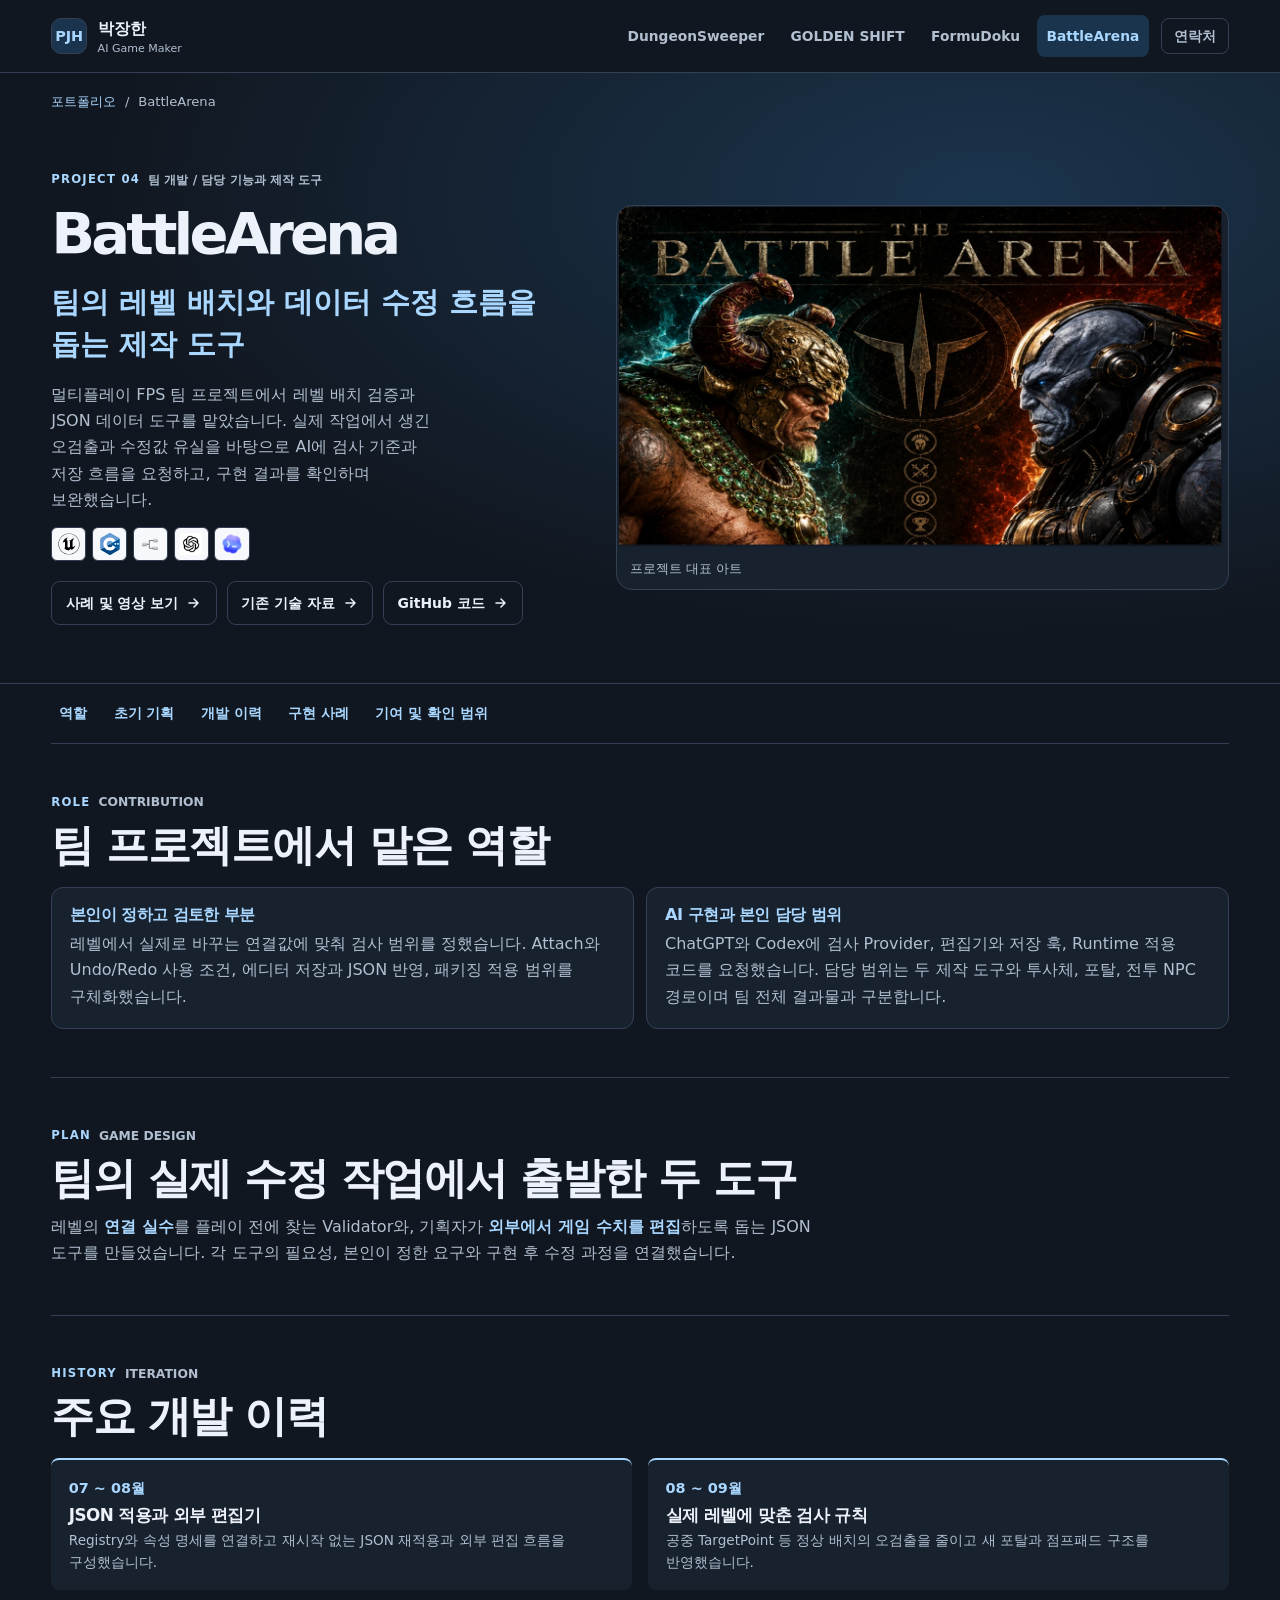
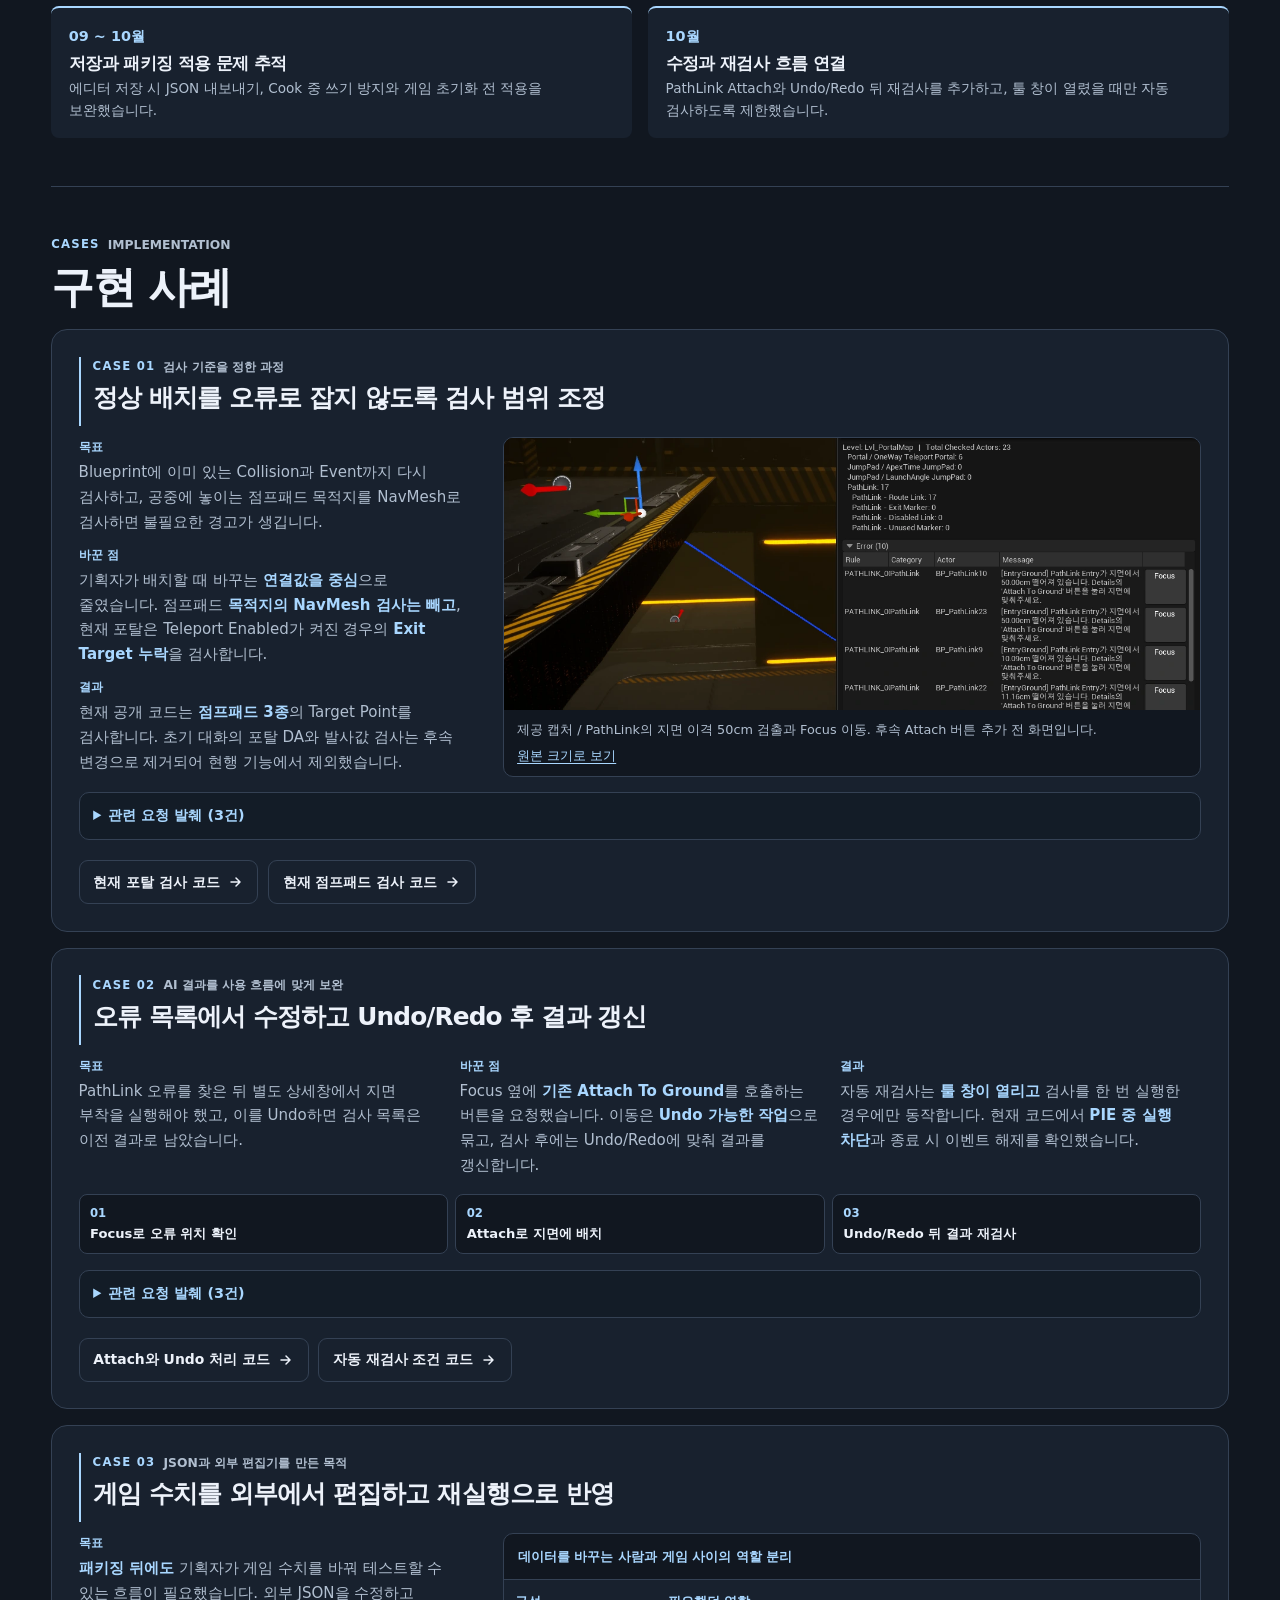
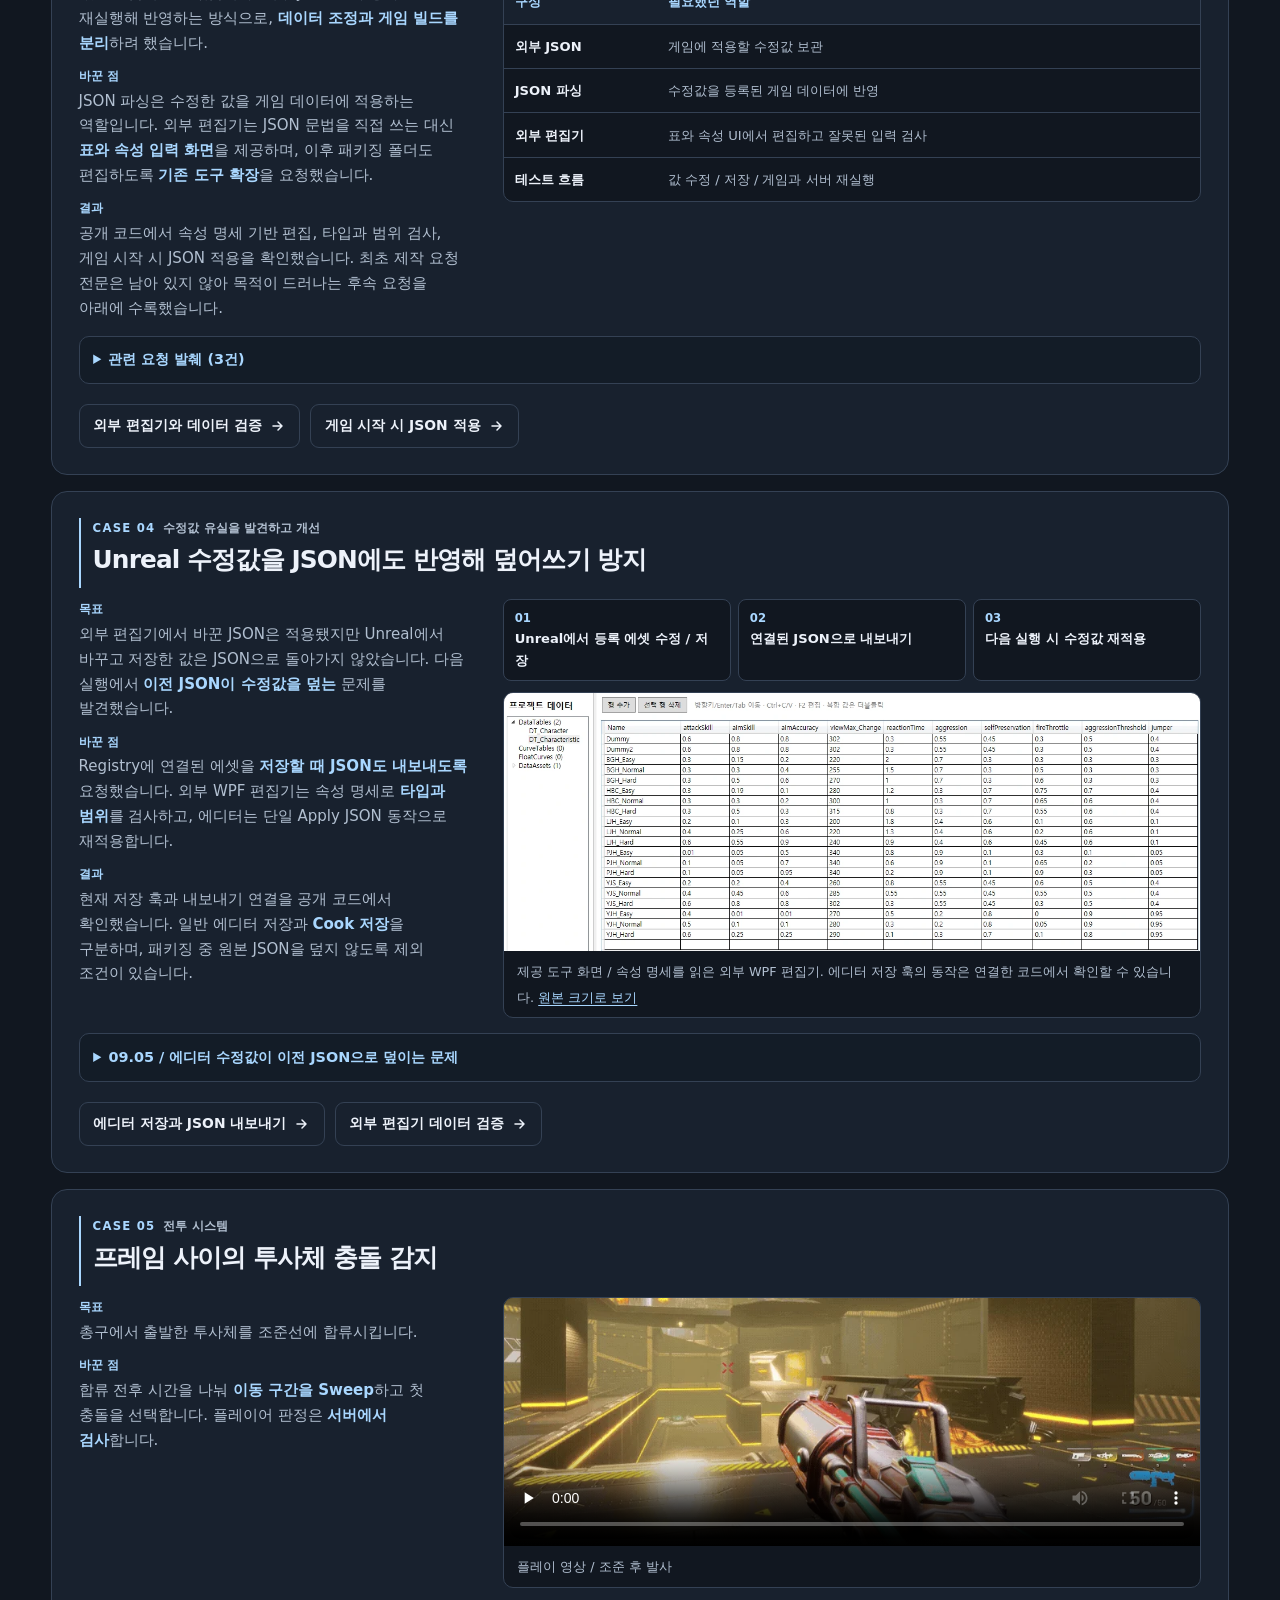
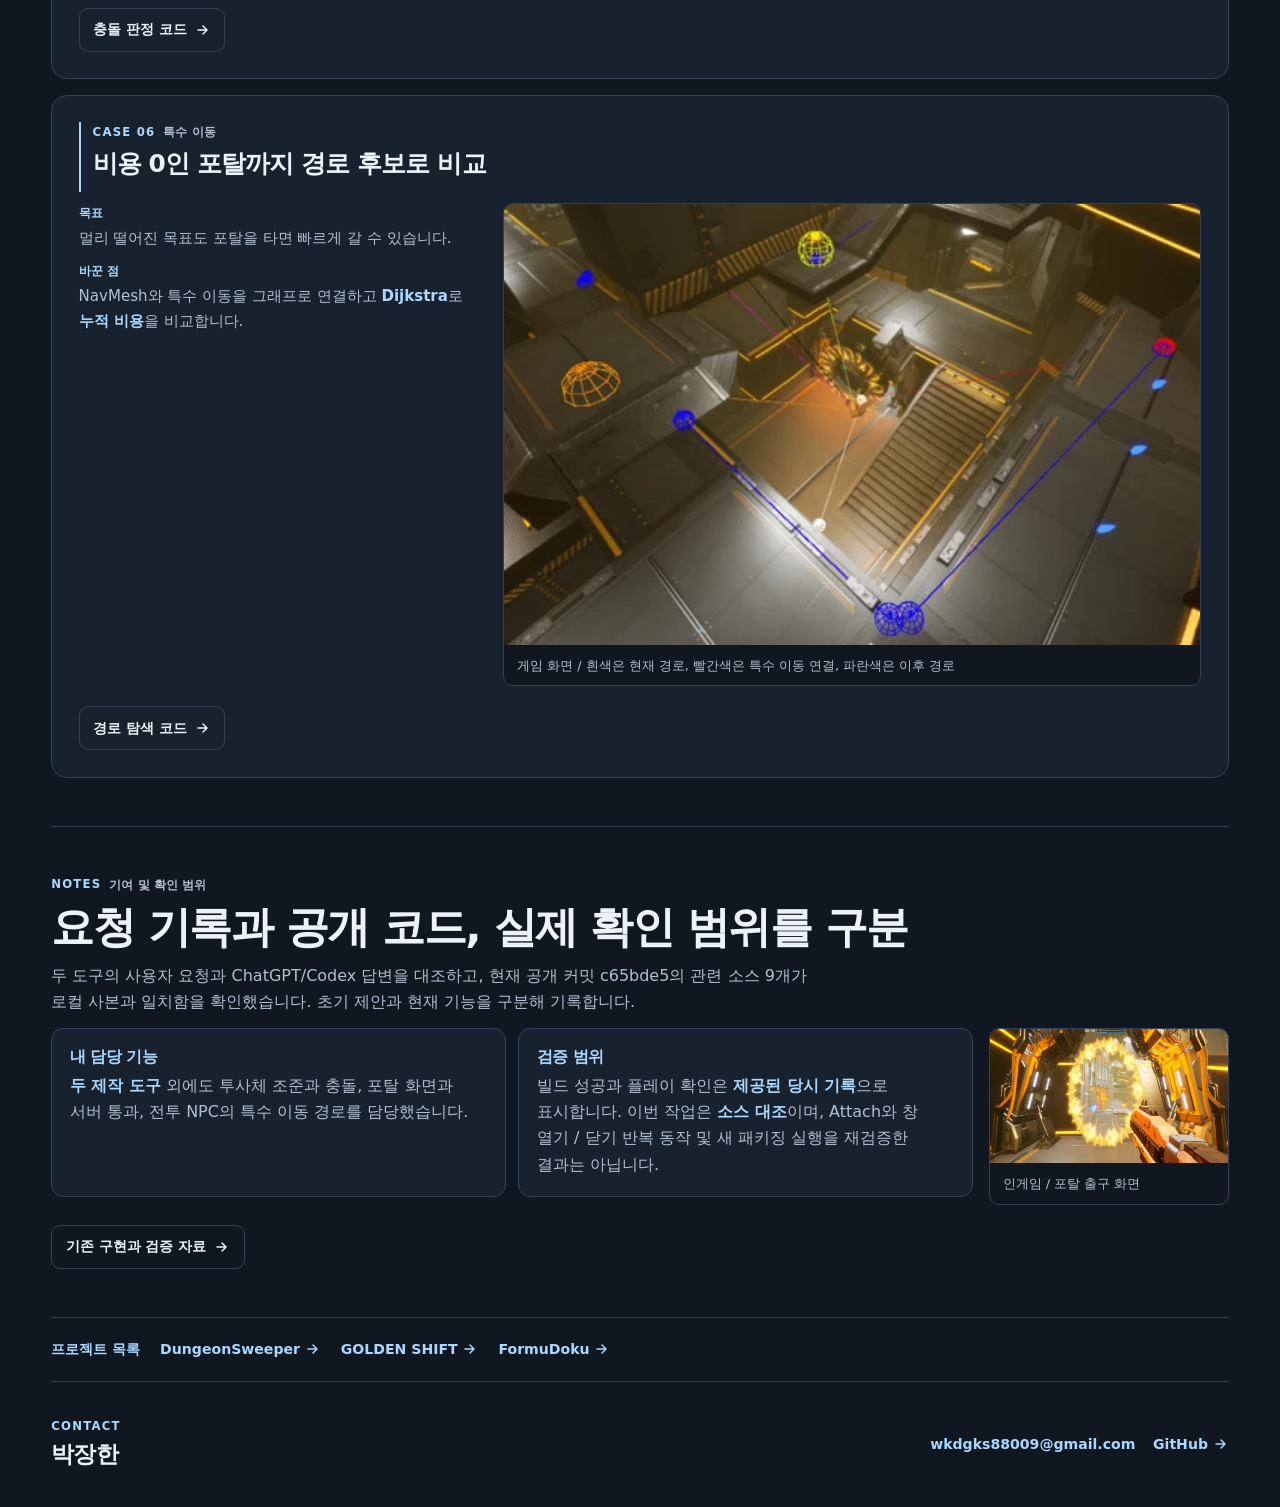
==== commit 93acad04: "Explain why external JSON editing was needed" ====
--- a/projects/battlearena/index.html
+++ b/projects/battlearena/index.html
@@ -54,7 +54,7 @@
         <section id="planning" class="detail-section">
           <p class="eyebrow"><span>PLAN</span> GAME DESIGN</p>
           <h2>팀의 실제 수정 작업에서 출발한 두 도구</h2>
-          <p class="prose">레벨의 <strong class="text-accent">연결 실수</strong>를 플레이 전에 찾는 Validator와, <strong class="text-accent">외부 데이터 편집</strong>을 Unreal에 연결하는 JSON 도구를 만들었습니다. 대화에서 정한 기준과 현재 공개 코드가 일치하는 내용을 중심으로 정리했습니다.</p>
+          <p class="prose">레벨의 <strong class="text-accent">연결 실수</strong>를 플레이 전에 찾는 Validator와, 기획자가 <strong class="text-accent">외부에서 게임 수치를 편집</strong>하도록 돕는 JSON 도구를 만들었습니다. 각 도구의 필요성, 본인이 정한 요구와 구현 후 수정 과정을 연결했습니다.</p>
         </section>
         <section id="timeline" class="detail-section"><p class="eyebrow"><span>HISTORY</span> ITERATION</p><h2>주요 개발 이력</h2>
           <ol class="timeline"><li><span>07 ~ 08월</span><div><h3>JSON 적용과 외부 편집기</h3><p>Registry와 속성 명세를 연결하고 재시작 없는 JSON 재적용과 외부 편집 흐름을 구성했습니다.</p></div></li><li><span>08 ~ 09월</span><div><h3>실제 레벨에 맞춘 검사 규칙</h3><p>공중 TargetPoint 등 정상 배치의 오검출을 줄이고 새 포탈과 점프패드 구조를 반영했습니다.</p></div></li><li><span>09 ~ 10월</span><div><h3>저장과 패키징 적용 문제 추적</h3><p>에디터 저장 시 JSON 내보내기, Cook 중 쓰기 방지와 게임 초기화 전 적용을 보완했습니다.</p></div></li><li><span>10월</span><div><h3>수정과 재검사 흐름 연결</h3><p>PathLink Attach와 Undo/Redo 뒤 재검사를 추가하고, 툴 창이 열렸을 때만 자동 검사하도록 제한했습니다.</p></div></li></ol></section>
@@ -114,8 +114,39 @@
     </div>
   </details>
     <div class="actions"><a class="button" href="https://github.com/msg1150/UnrealTeamProjectPortfolio/blob/c65bde5b3418a73e0b753556612cb72ab355de0b/GameplayValidator/SGameplayValidationIssueRow.cpp">Attach와 Undo 처리 코드<svg aria-hidden="true" viewBox="0 0 16 16" width="16" height="16" fill="none"><path d="M3 8h9m-4-4 4 4-4 4" stroke="currentColor" stroke-width="1.5" stroke-linecap="round" stroke-linejoin="round"/></svg></a><a class="button" href="https://github.com/msg1150/UnrealTeamProjectPortfolio/blob/c65bde5b3418a73e0b753556612cb72ab355de0b/GameplayValidator/GameplayValidationSubsystem.cpp">자동 재검사 조건 코드<svg aria-hidden="true" viewBox="0 0 16 16" width="16" height="16" fill="none"><path d="M3 8h9m-4-4 4 4-4 4" stroke="currentColor" stroke-width="1.5" stroke-linecap="round" stroke-linejoin="round"/></svg></a></div>
+  </article><article class="case" id="json-runtime">
+    <div class="case-head"><p class="eyebrow"><span>CASE 03</span> JSON과 외부 편집기를 만든 목적</p><h3>게임 수치를 외부에서 편집하고 재실행으로 반영</h3></div>
+    <div class="case-layout">
+      <dl class="case-copy">
+        <div><dt>목표</dt><dd><strong class="text-accent">패키징 뒤에도</strong> 기획자가 게임 수치를 바꿔 테스트할 수 있는 흐름이 필요했습니다. 외부 JSON을 수정하고 재실행해 반영하는 방식으로, <strong class="text-accent">데이터 조정과 게임 빌드를 분리</strong>하려 했습니다.</dd></div>
+        <div><dt>바꾼 점</dt><dd>JSON 파싱은 수정한 값을 게임 데이터에 적용하는 역할입니다. 외부 편집기는 JSON 문법을 직접 쓰는 대신 <strong class="text-accent">표와 속성 입력 화면</strong>을 제공하며, 이후 패키징 폴더도 편집하도록 <strong class="text-accent">기존 도구 확장</strong>을 요청했습니다.</dd></div>
+        <div><dt>결과</dt><dd>공개 코드에서 속성 명세 기반 편집, 타입과 범위 검사, 게임 시작 시 JSON 적용을 확인했습니다. 최초 제작 요청 전문은 남아 있지 않아 목적이 드러나는 후속 요청을 아래에 수록했습니다.</dd></div>
+      </dl>
+      <div class="case-visual"><div class="case-table-wrap"><table class="case-table">
+    <caption>데이터를 바꾸는 사람과 게임 사이의 역할 분리</caption>
+    <thead><tr><th scope="col">구성</th><th scope="col">필요했던 역할</th></tr></thead>
+    <tbody><tr><th scope="row">외부 JSON</th><td>게임에 적용할 수정값 보관</td></tr><tr><th scope="row">JSON 파싱</th><td>수정값을 등록된 게임 데이터에 반영</td></tr><tr><th scope="row">외부 편집기</th><td>표와 속성 UI에서 편집하고 잘못된 입력 검사</td></tr><tr><th scope="row">테스트 흐름</th><td>값 수정 / 저장 / 게임과 서버 재실행</td></tr></tbody>
+  </table></div></div>
+    </div>
+    <details class="prompt">
+    <summary>관련 요청 발췌 (3건)</summary>
+    <div class="prompt-body">
+      <h4>07.27 / 에디터를 끄지 않고 수정값 다시 적용</h4>
+      <pre><code>이제 깃으로 뭐 하기전에 에디터를 끄지 않고 재적용하는 메뉴를 한번 만들어보자</code></pre>
+      <div class="prompt-tools"><button type="button" data-copy hidden>프롬프트 복사</button><span class="copy-status" role="status"></span></div>
+    </div><div class="prompt-body">
+      <h4>07.27 / 적용 버튼 하나와 실패 이유로 사용 흐름 단순화</h4>
+      <pre><code>아니 버튼 뭐 이것저것 만들지말고 그냥 진짜 딱 적용 버튼 하나만 두고 알아서 검사돌려서 에디터 켰을때 나오는 알림창으로 성공 몇개 실패 몇개 이런식으로 띄우고 메세지 로그에 실패 이유 띄우는게 나을거같아</code></pre>
+      <div class="prompt-tools"><button type="button" data-copy hidden>프롬프트 복사</button><span class="copy-status" role="status"></span></div>
+    </div><div class="prompt-body">
+      <h4>10.30 / 패키징 뒤에도 외부 편집기로 값을 바꾸려는 요구</h4>
+      <pre><code>현재 내가 따로 json값을 편집하기 편하도록 이런식으로 만들어서 exe 파일을 배포를 했었는데 이건 지금 현재 우리 언리얼 프로젝트를 등록을 해야 편집이 가능한 방식이잖아? 근데 최종적으로는 패키징후에 패키징 폴더에 있는 json을 수정을 해야하는데 그 기능을 지금 못해서 이걸 수정을 할지 아예 새로 만들지 고민중이야 현재 우리 프로젝트는 해당 bat 파일을 이용해서 패키징을 하고있어 그래서 Windows랑 WindowsServer 폴더 둘다 수정이 되어야해 어떤식으로 하는게 좋을까</code></pre>
+      <div class="prompt-tools"><button type="button" data-copy hidden>프롬프트 복사</button><span class="copy-status" role="status"></span></div>
+    </div>
+  </details>
+    <div class="actions"><a class="button" href="https://github.com/msg1150/UnrealTeamProjectPortfolio/blob/c65bde5b3418a73e0b753556612cb72ab355de0b/DataEditor/Core/Services.cs">외부 편집기와 데이터 검증<svg aria-hidden="true" viewBox="0 0 16 16" width="16" height="16" fill="none"><path d="M3 8h9m-4-4 4 4-4 4" stroke="currentColor" stroke-width="1.5" stroke-linecap="round" stroke-linejoin="round"/></svg></a><a class="button" href="https://github.com/msg1150/UnrealTeamProjectPortfolio/blob/c65bde5b3418a73e0b753556612cb72ab355de0b/JsonAssetSync/JsonAssetSyncSubsystem.cpp">게임 시작 시 JSON 적용<svg aria-hidden="true" viewBox="0 0 16 16" width="16" height="16" fill="none"><path d="M3 8h9m-4-4 4 4-4 4" stroke="currentColor" stroke-width="1.5" stroke-linecap="round" stroke-linejoin="round"/></svg></a></div>
   </article><article class="case" id="data-tools">
-    <div class="case-head"><p class="eyebrow"><span>CASE 03</span> 수정값 유실을 발견하고 개선</p><h3>Unreal 수정값을 JSON에도 반영해 덮어쓰기 방지</h3></div>
+    <div class="case-head"><p class="eyebrow"><span>CASE 04</span> 수정값 유실을 발견하고 개선</p><h3>Unreal 수정값을 JSON에도 반영해 덮어쓰기 방지</h3></div>
     <div class="case-layout">
       <dl class="case-copy">
         <div><dt>목표</dt><dd>외부 편집기에서 바꾼 JSON은 적용됐지만 Unreal에서 바꾸고 저장한 값은 JSON으로 돌아가지 않았습니다. 다음 실행에서 <strong class="text-accent">이전 JSON이 수정값을 덮는</strong> 문제를 발견했습니다.</dd></div>
@@ -125,49 +156,14 @@
       <div class="case-visual"><ol class="case-flow" aria-label="구현 흐름"><li>Unreal에서 등록 에셋 수정 / 저장</li><li>연결된 JSON으로 내보내기</li><li>다음 실행 시 수정값 재적용</li></ol><figure class="evidence"><img src="../../assets/arena-data-editor.webp" width="1280" height="475" alt="WPF 에디터에서 데이터 행과 속성값을 편집하는 화면" loading="lazy" decoding="async"><figcaption>제공 도구 화면 / 속성 명세를 읽은 외부 WPF 편집기. 에디터 저장 훅의 동작은 연결한 코드에서 확인할 수 있습니다. <a href="../../assets/arena-data-editor.webp">원본 크기로 보기</a></figcaption></figure></div>
     </div>
     <details class="prompt">
-    <summary>관련 요청 발췌 (2건)</summary>
-    <div class="prompt-body">
-      <h4>09.05 / 에디터 수정값이 이전 JSON으로 덮이는 문제</h4>
+    <summary>09.05 / 에디터 수정값이 이전 JSON으로 덮이는 문제</summary>
+    <div class="prompt-body">
+
       <pre><code>현재 바탕화면에 있는 DataEditor폴더를 기준으로 프로그램을 만들어서 배포를 했었는데 지금 문제가 외부 그러니까 json을 직접 수정하거나 배포한 프로그램으로 수정을 했을때는 잘 적용이 되고있는거같은데 언리얼 에디터상에서 수정을 한건 반영이 안되어서 이게 에디터상에서 수정후에 언리얼을 꺼도 배포한 프로그램이나 json에는 적용이 안되고있는거같거든? 그렇게 되면서 당연하게 기존 json값으로 에디터를 다시 켰을때 덮어씌워지고 이 부분을 수정을 해야할거같은데 에디터상에서 수정을 하면 해당 뭐 테이블이나 에셋을 저장할때 알아서 json에도 반영이 되던가 아니면 언리얼 에디터 자체를 껐을때 반영이 되어도 좋고</code></pre>
       <div class="prompt-tools"><button type="button" data-copy hidden>프롬프트 복사</button><span class="copy-status" role="status"></span></div>
-    </div><div class="prompt-body">
-      <h4>07.27 / 단일 적용 버튼과 실패 이유 표시</h4>
-      <pre><code>아니 버튼 뭐 이것저것 만들지말고 그냥 진짜 딱 적용 버튼 하나만 두고 알아서 검사돌려서 에디터 켰을때 나오는 알림창으로 성공 몇개 실패 몇개 이런식으로 띄우고 메세지 로그에 실패 이유 띄우는게 나을거같아</code></pre>
-      <div class="prompt-tools"><button type="button" data-copy hidden>프롬프트 복사</button><span class="copy-status" role="status"></span></div>
     </div>
   </details>
     <div class="actions"><a class="button" href="https://github.com/msg1150/UnrealTeamProjectPortfolio/blob/c65bde5b3418a73e0b753556612cb72ab355de0b/JsonAssetSync/JsonAssetSyncEditor.cpp">에디터 저장과 JSON 내보내기<svg aria-hidden="true" viewBox="0 0 16 16" width="16" height="16" fill="none"><path d="M3 8h9m-4-4 4 4-4 4" stroke="currentColor" stroke-width="1.5" stroke-linecap="round" stroke-linejoin="round"/></svg></a><a class="button" href="https://github.com/msg1150/UnrealTeamProjectPortfolio/blob/c65bde5b3418a73e0b753556612cb72ab355de0b/DataEditor/Core/Services.cs">외부 편집기 데이터 검증<svg aria-hidden="true" viewBox="0 0 16 16" width="16" height="16" fill="none"><path d="M3 8h9m-4-4 4 4-4 4" stroke="currentColor" stroke-width="1.5" stroke-linecap="round" stroke-linejoin="round"/></svg></a></div>
-  </article><article class="case" id="json-runtime">
-    <div class="case-head"><p class="eyebrow"><span>CASE 04</span> 환경을 나눠 원인과 적용 범위 확인</p><h3>에디터 적용과 패키징 적용을 나누어 문제 해결</h3></div>
-    <div class="case-layout">
-      <dl class="case-copy">
-        <div><dt>목표</dt><dd>에디터에서 JSON이 반영돼도 패키징 환경은 대상 참조, 필드명과 초기화 순서가 달라 같은 결과를 보장할 수 없었습니다.</dd></div>
-        <div><dt>바꾼 점</dt><dd>등록 대상 참조 복구와 필드명 변환을 보완하고 <strong class="text-accent">첫 맵 로드 전</strong> 데이터를 적용합니다. 에셋 저장은 <strong class="text-accent">Editor에서만</strong> 허용하고 <strong class="text-accent">Runtime은 메모리 값만</strong> 바꿉니다.</dd></div>
-        <div><dt>결과</dt><dd>제공 대화에는 패키징 후 총기 데미지 변경을 확인한 <strong class="text-accent">사용자 기록</strong>이 있습니다. 이번 작업에서는 공개 코드를 대조했으며 Unreal 빌드와 전용 서버 전체 실행을 다시 수행하지 않았습니다.</dd></div>
-      </dl>
-      <div class="case-visual"><div class="case-table-wrap"><table class="case-table">
-    <caption>실행 환경과 적용 범위를 나눠 확인</caption>
-    <thead><tr><th scope="col">대상</th><th scope="col">처리 기준</th></tr></thead>
-    <tbody><tr><th scope="row">등록된 데이터</th><td>Registry에 연결된 대상만 JSON 적용</td></tr><tr><th scope="row">일반 에디터 저장</th><td>등록 에셋의 값을 JSON으로 내보내기</td></tr><tr><th scope="row">Cook / Commandlet</th><td>저장 훅의 원본 JSON 내보내기 제외</td></tr><tr><th scope="row">패키징 Runtime</th><td>시작 시 메모리 반영 / 에셋 저장 제외</td></tr></tbody>
-  </table></div></div>
-    </div>
-    <details class="prompt">
-    <summary>관련 요청 발췌 (3건)</summary>
-    <div class="prompt-body">
-      <h4>10.30 / Registry 전체의 적용 조건부터 확인</h4>
-      <pre><code>그럼 전체적으로 한번 다 확인해보고 지금 Registry에 들어가있는 애들이 전부 적용이 되려면 어떻게 해야하는지 알려줘</code></pre>
-      <div class="prompt-tools"><button type="button" data-copy hidden>프롬프트 복사</button><span class="copy-status" role="status"></span></div>
-    </div><div class="prompt-body">
-      <h4>10.30 / 실제 플레이 후 데미지 변경 확인</h4>
-      <pre><code>방금 테스트하고 왔는데 일단 총기 데미지는 잘 바뀐거같아</code></pre>
-      <div class="prompt-tools"><button type="button" data-copy hidden>프롬프트 복사</button><span class="copy-status" role="status"></span></div>
-    </div><div class="prompt-body">
-      <h4>11.05 / 미등록 에셋을 변경하지 않는지 확인</h4>
-      <pre><code>일단 json 파싱 부분은 registry에 등록이 안되어있는 data asset이나 date table은 아예 안건드는거지?</code></pre>
-      <div class="prompt-tools"><button type="button" data-copy hidden>프롬프트 복사</button><span class="copy-status" role="status"></span></div>
-    </div>
-  </details>
-    <div class="actions"><a class="button" href="https://github.com/msg1150/UnrealTeamProjectPortfolio/blob/c65bde5b3418a73e0b753556612cb72ab355de0b/JsonAssetSync/JsonApplyService.cpp">Editor와 Runtime 적용 분리<svg aria-hidden="true" viewBox="0 0 16 16" width="16" height="16" fill="none"><path d="M3 8h9m-4-4 4 4-4 4" stroke="currentColor" stroke-width="1.5" stroke-linecap="round" stroke-linejoin="round"/></svg></a><a class="button" href="https://github.com/msg1150/UnrealTeamProjectPortfolio/blob/c65bde5b3418a73e0b753556612cb72ab355de0b/JsonAssetSync/JsonAssetSyncSubsystem.cpp">첫 맵 이전 초기화<svg aria-hidden="true" viewBox="0 0 16 16" width="16" height="16" fill="none"><path d="M3 8h9m-4-4 4 4-4 4" stroke="currentColor" stroke-width="1.5" stroke-linecap="round" stroke-linejoin="round"/></svg></a><a class="button" href="https://github.com/msg1150/UnrealTeamProjectPortfolio/blob/c65bde5b3418a73e0b753556612cb72ab355de0b/JsonAssetSync/JsonApplyRegistrySave.cpp">Cook된 대상 참조 복구<svg aria-hidden="true" viewBox="0 0 16 16" width="16" height="16" fill="none"><path d="M3 8h9m-4-4 4 4-4 4" stroke="currentColor" stroke-width="1.5" stroke-linecap="round" stroke-linejoin="round"/></svg></a></div>
   </article><article class="case" id="projectile">
     <div class="case-head"><p class="eyebrow"><span>CASE 05</span> 전투 시스템</p><h3>프레임 사이의 투사체 충돌 감지</h3></div>
     <div class="case-layout">
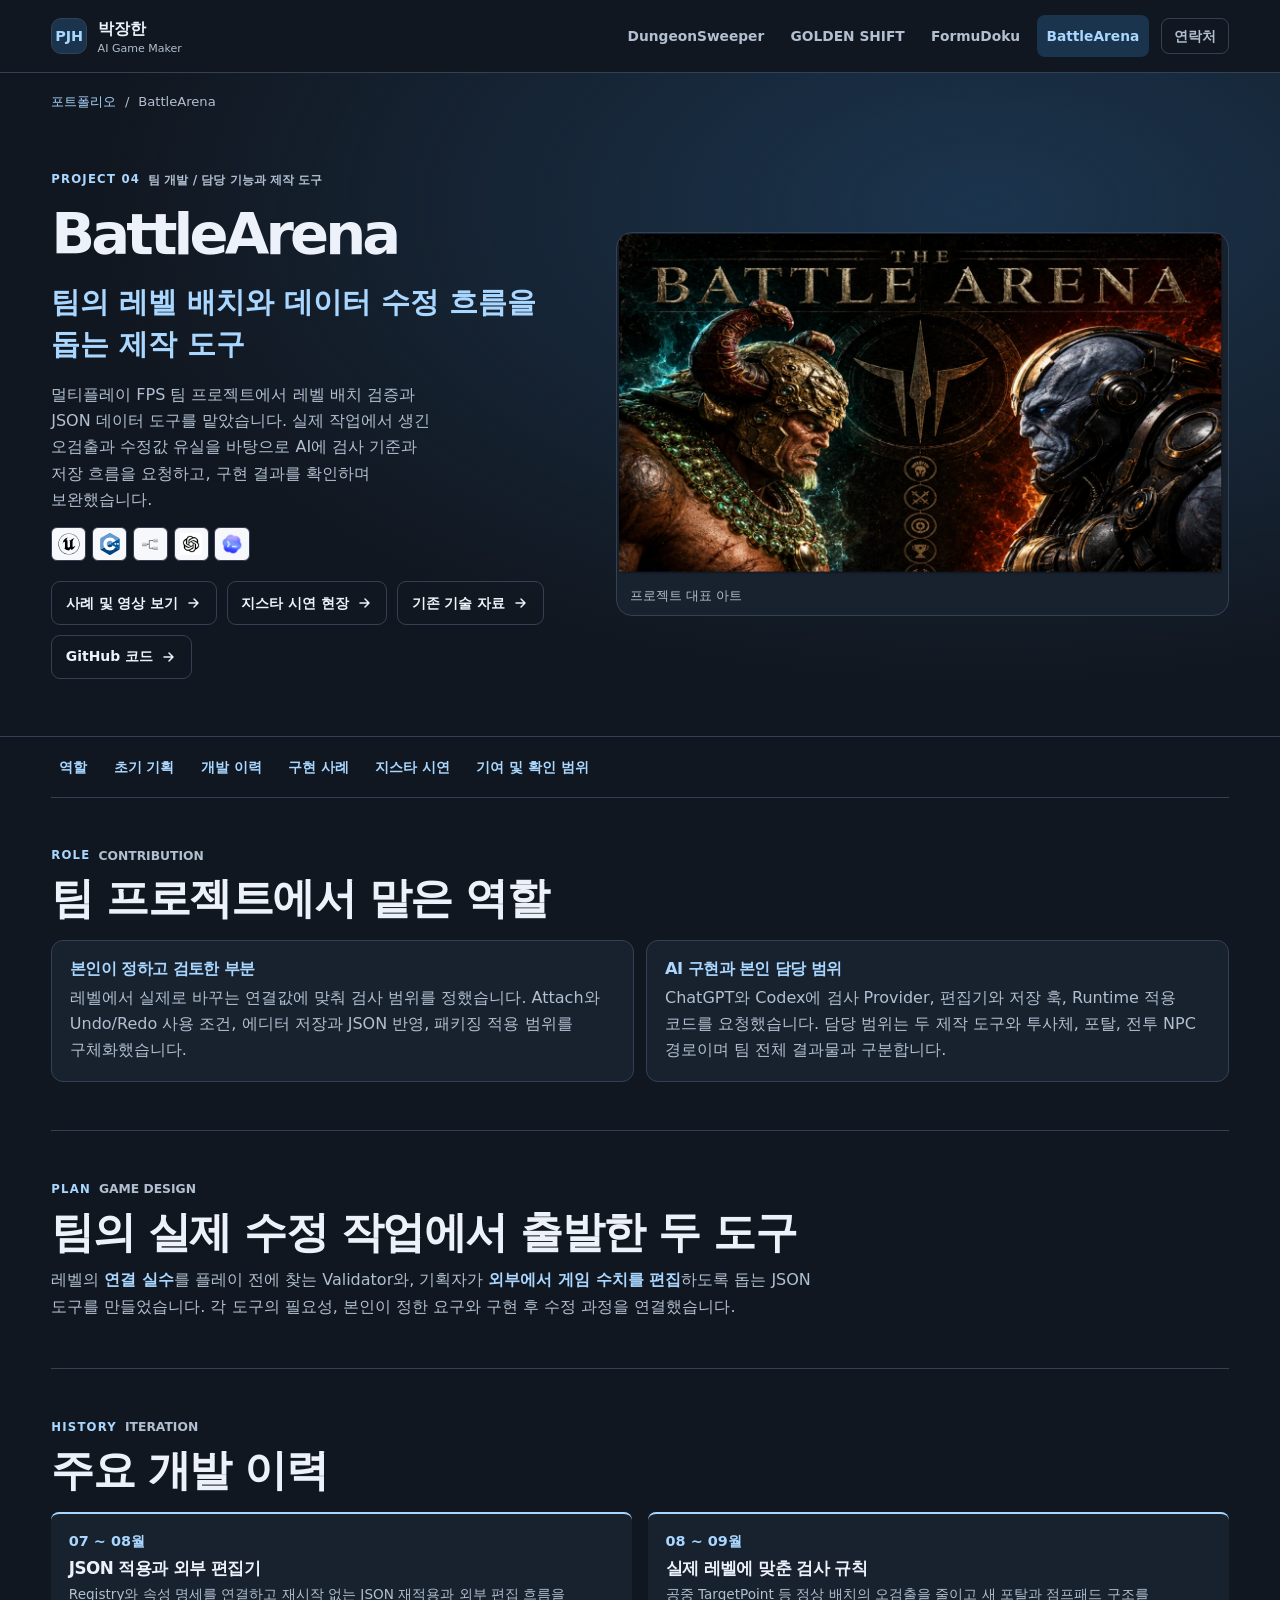
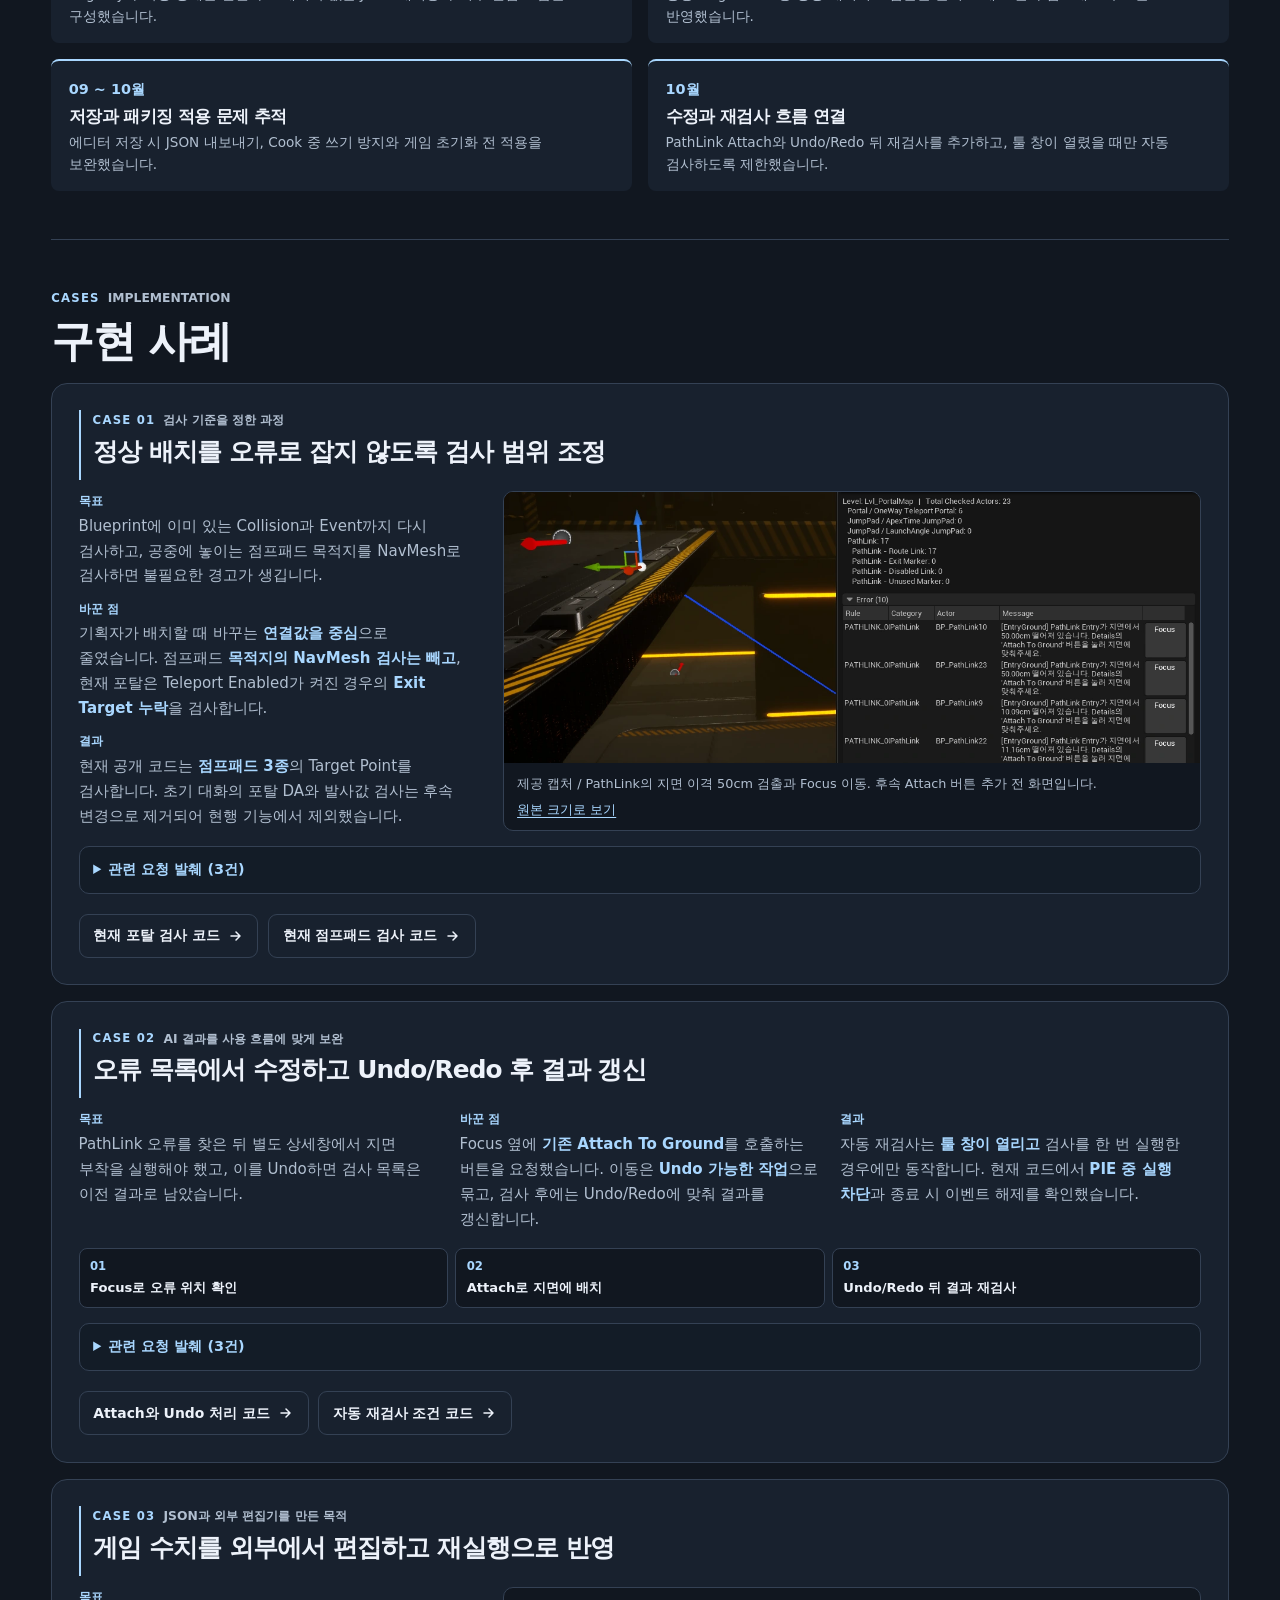
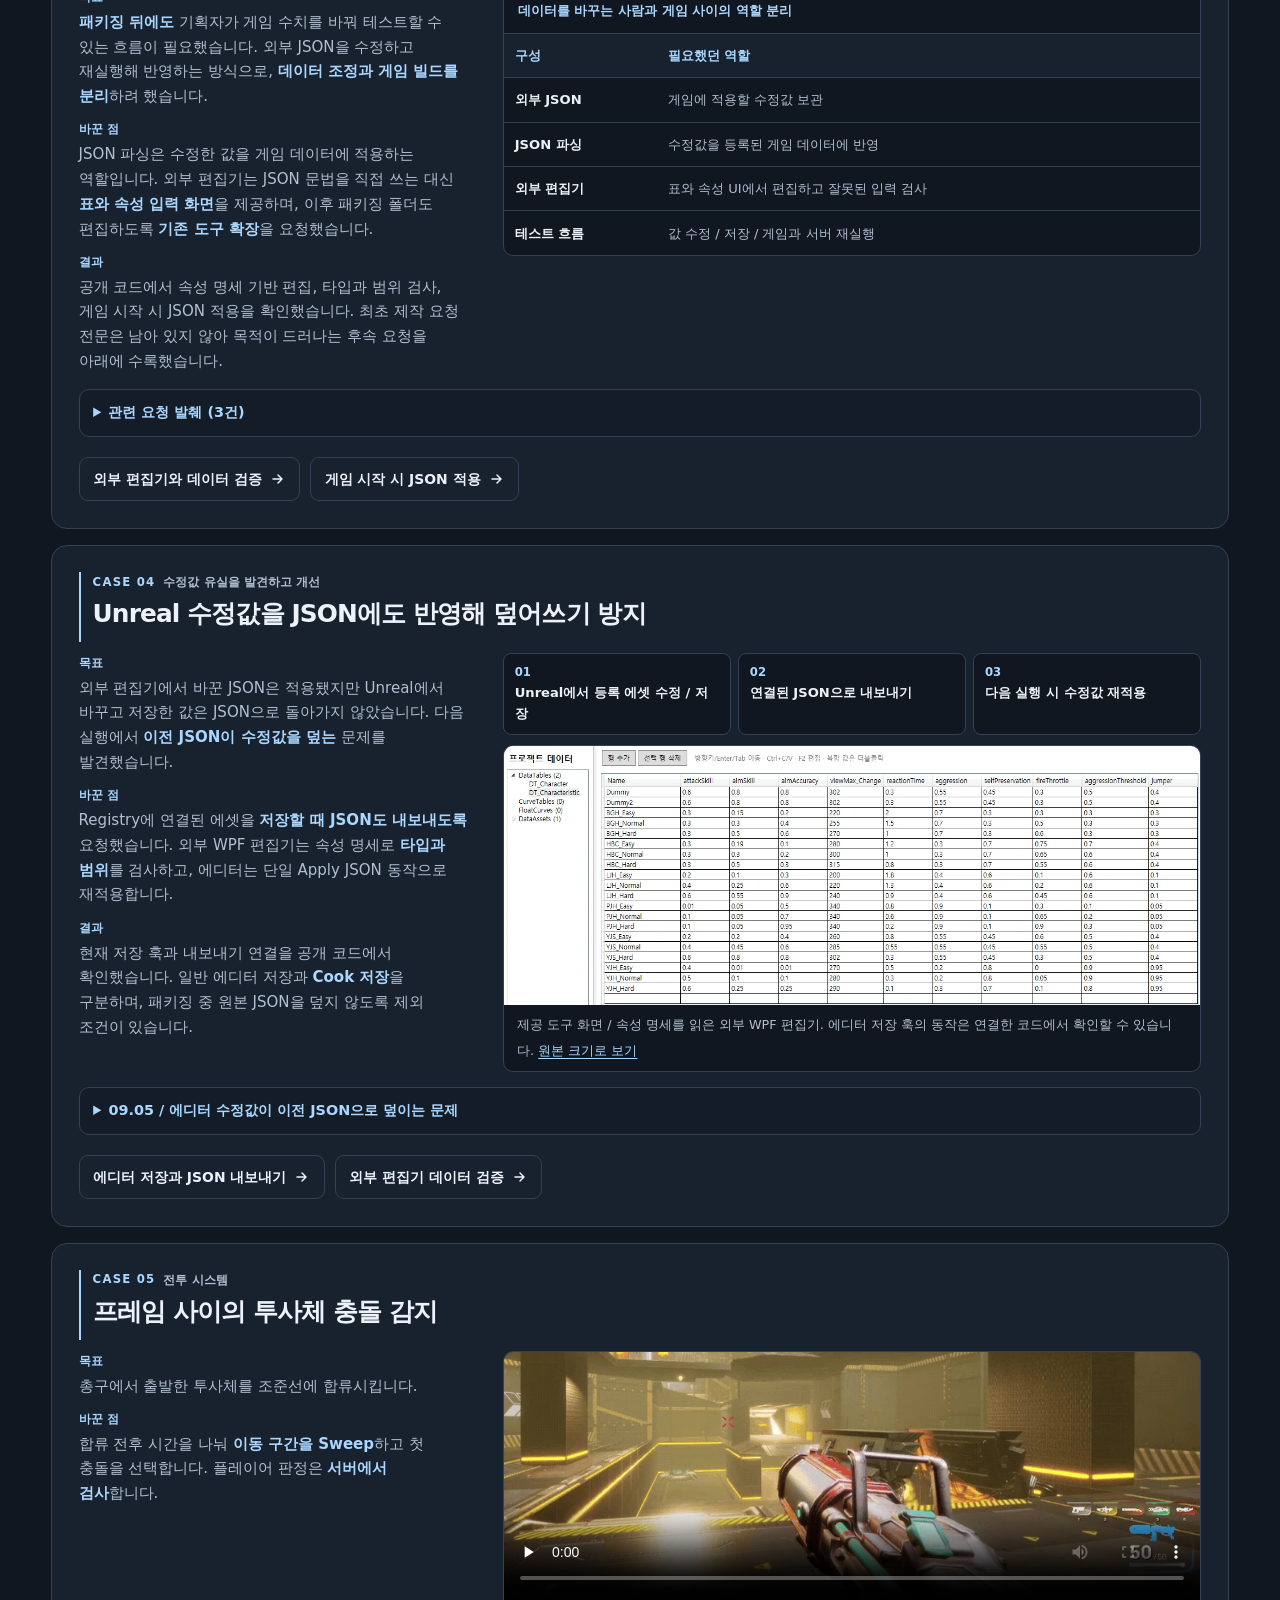
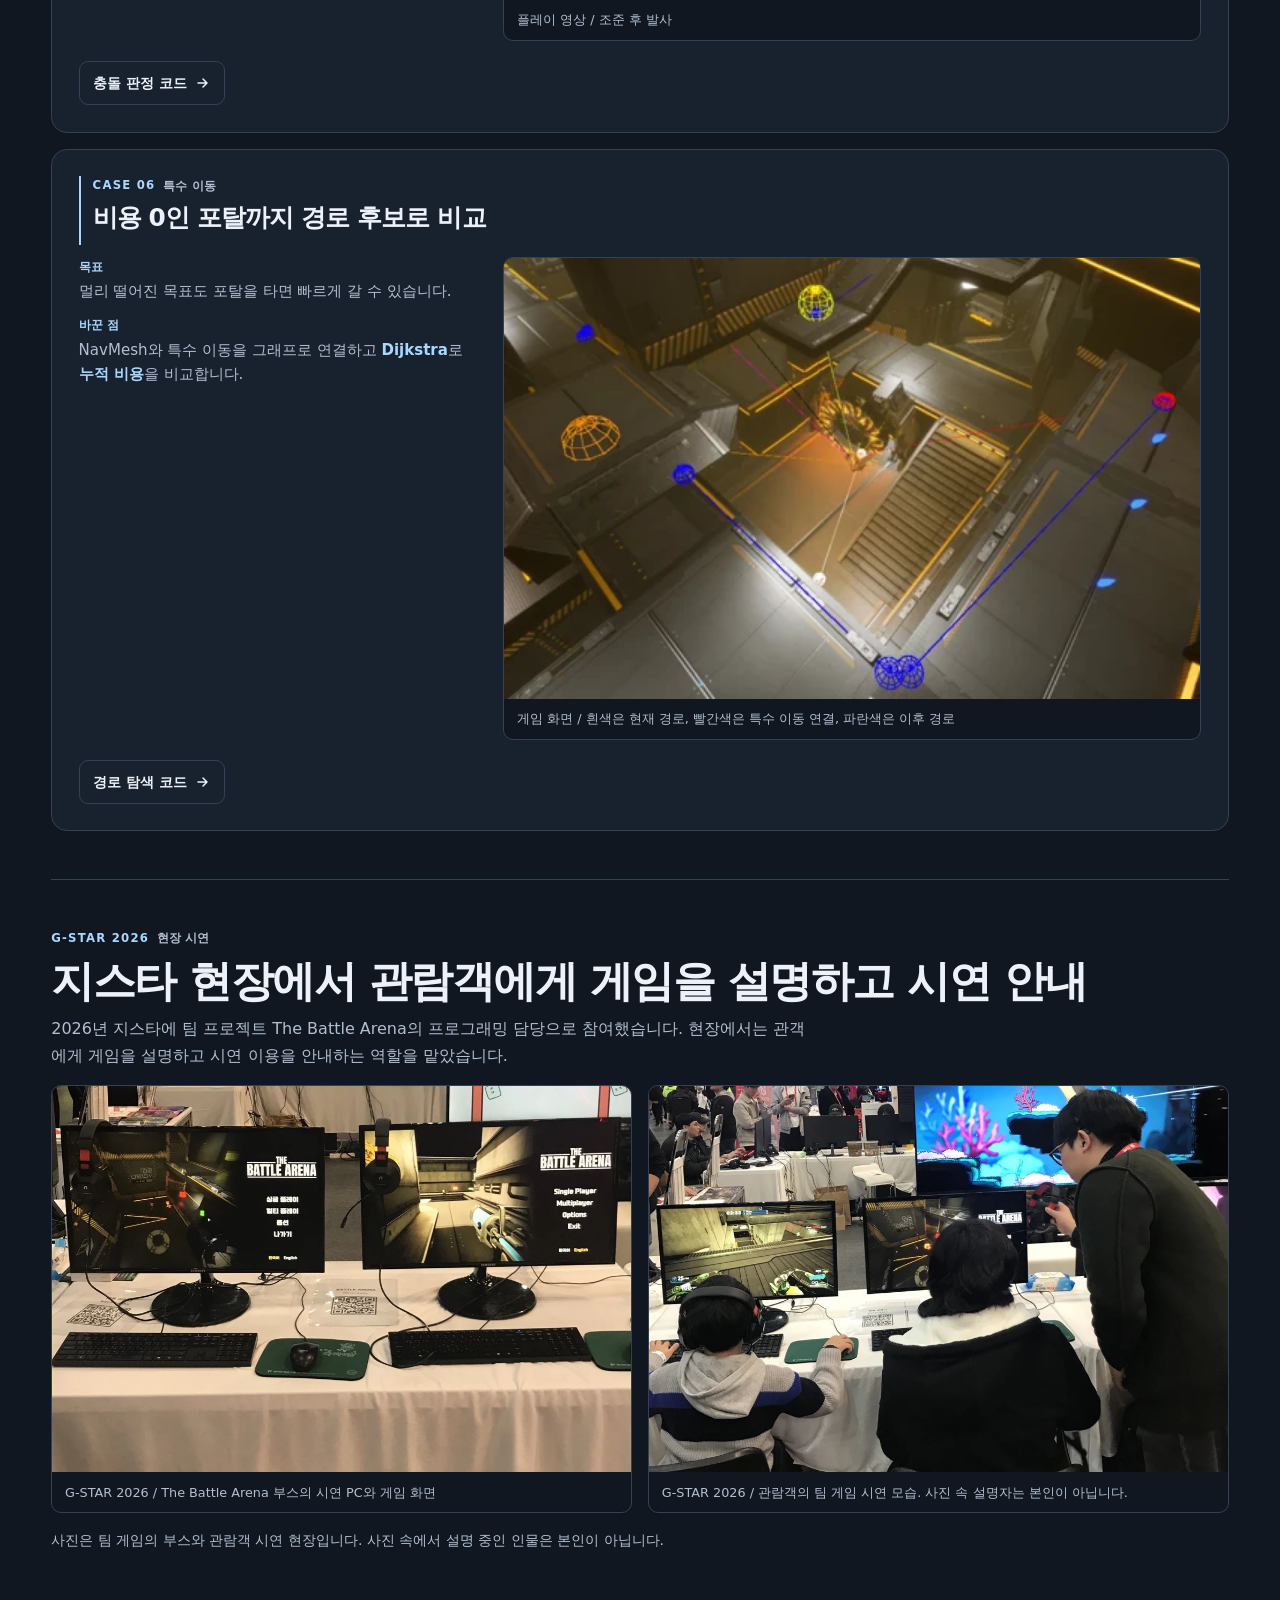
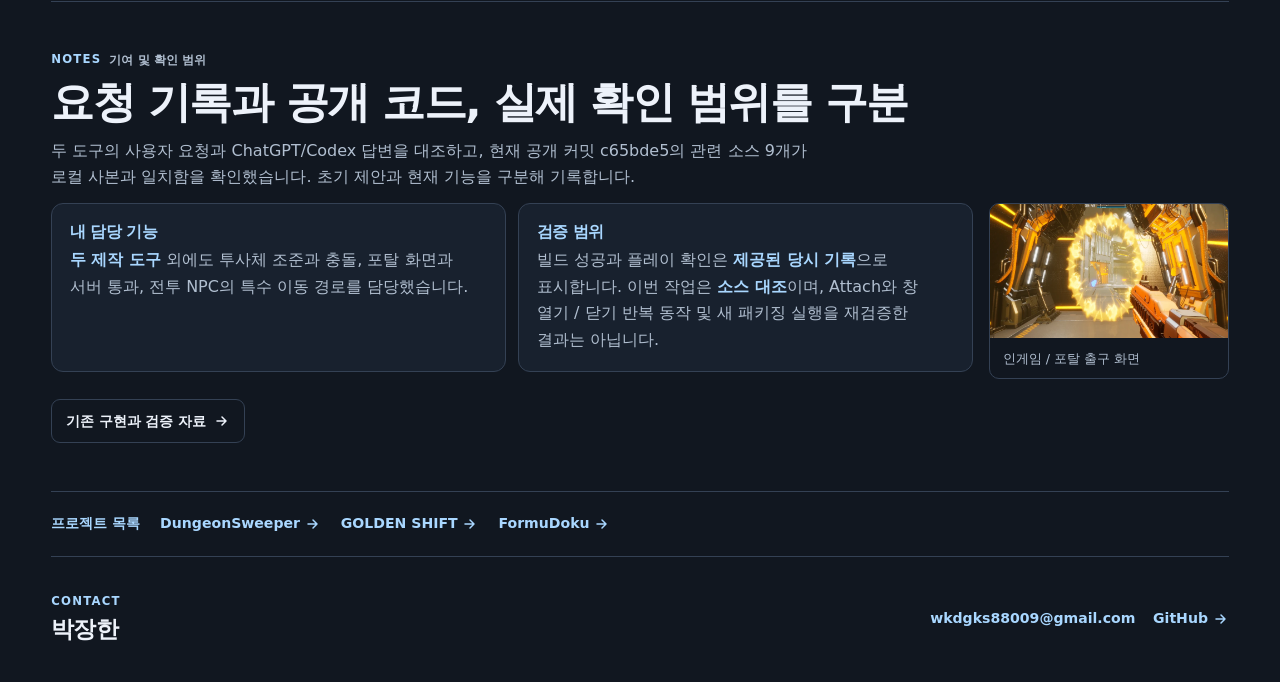
==== commit dab75f08: "Add current gameplay media and G-STAR exhibition evidence" ====
--- a/projects/battlearena/index.html
+++ b/projects/battlearena/index.html
@@ -12,7 +12,7 @@
   <meta property="og:image" content="https://msg1150.github.io/ai-game-maker-portfolio/assets/arena-cover.webp">
   <link rel="canonical" href="https://msg1150.github.io/ai-game-maker-portfolio/projects/battlearena/">
   <link rel="icon" href="../../assets/mark.svg?v=a60e582f" type="image/svg+xml">
-  <link rel="stylesheet" href="../../assets/site.css?v=c73a156f">
+  <link rel="stylesheet" href="../../assets/site.css?v=d5bfb6d1">
   <script src="../../assets/site.js?v=285ba21d" defer></script>
   <title>BattleArena | 박장한 AI Game Maker</title>
 </head>
@@ -35,7 +35,7 @@
               <p class="hero-lede">팀의 레벨 배치와 데이터 수정 흐름을 돕는 제작 도구</p>
               <p class="hero-summary">멀티플레이 FPS 팀 프로젝트에서 레벨 배치 검증과 JSON 데이터 도구를 맡았습니다. 실제 작업에서 생긴 오검출과 수정값 유실을 바탕으로 AI에 검사 기준과 저장 흐름을 요청하고, 구현 결과를 확인하며 보완했습니다.</p>
               <ul class="tags" aria-label="사용 기술"><li class="tag-logo" title="Unreal Engine 5.6.1"><img src="../../assets/icons/devicon/unrealengine.svg" alt="Unreal Engine 5.6.1" width="22" height="22"><span class="tag-touch-label" aria-hidden="true">Unreal Engine 5.6.1</span></li><li class="tag-logo" title="C++"><img src="../../assets/icons/devicon/cplusplus.svg" alt="C++" width="22" height="22"><span class="tag-touch-label" aria-hidden="true">C++</span></li><li class="tag-logo" title="Blueprint"><img src="../../assets/icons/unreal/blueprint.svg" alt="Blueprint" width="22" height="22"><span class="tag-touch-label" aria-hidden="true">Blueprint</span></li><li class="tag-logo" title="ChatGPT"><img src="../../assets/icons/openai/chatgpt.png" alt="ChatGPT" width="22" height="22"><span class="tag-touch-label" aria-hidden="true">ChatGPT</span></li><li class="tag-logo" title="Codex"><img src="../../assets/icons/openai/codex.png" alt="Codex" width="22" height="22"><span class="tag-touch-label" aria-hidden="true">Codex</span></li></ul>
-              <div class="actions"><a class="button" href="#cases">사례 및 영상 보기<svg aria-hidden="true" viewBox="0 0 16 16" width="16" height="16" fill="none"><path d="M3 8h9m-4-4 4 4-4 4" stroke="currentColor" stroke-width="1.5" stroke-linecap="round" stroke-linejoin="round"/></svg></a><a class="button" href="https://msg1150.github.io/projects/battlearena/">기존 기술 자료<svg aria-hidden="true" viewBox="0 0 16 16" width="16" height="16" fill="none"><path d="M3 8h9m-4-4 4 4-4 4" stroke="currentColor" stroke-width="1.5" stroke-linecap="round" stroke-linejoin="round"/></svg></a><a class="button" href="https://github.com/msg1150/UnrealTeamProjectPortfolio">GitHub 코드<svg aria-hidden="true" viewBox="0 0 16 16" width="16" height="16" fill="none"><path d="M3 8h9m-4-4 4 4-4 4" stroke="currentColor" stroke-width="1.5" stroke-linecap="round" stroke-linejoin="round"/></svg></a></div>
+              <div class="actions"><a class="button" href="#cases">사례 및 영상 보기<svg aria-hidden="true" viewBox="0 0 16 16" width="16" height="16" fill="none"><path d="M3 8h9m-4-4 4 4-4 4" stroke="currentColor" stroke-width="1.5" stroke-linecap="round" stroke-linejoin="round"/></svg></a><a class="button" href="#gstar-2026">지스타 시연 현장<svg aria-hidden="true" viewBox="0 0 16 16" width="16" height="16" fill="none"><path d="M3 8h9m-4-4 4 4-4 4" stroke="currentColor" stroke-width="1.5" stroke-linecap="round" stroke-linejoin="round"/></svg></a><a class="button" href="https://msg1150.github.io/projects/battlearena/">기존 기술 자료<svg aria-hidden="true" viewBox="0 0 16 16" width="16" height="16" fill="none"><path d="M3 8h9m-4-4 4 4-4 4" stroke="currentColor" stroke-width="1.5" stroke-linecap="round" stroke-linejoin="round"/></svg></a><a class="button" href="https://github.com/msg1150/UnrealTeamProjectPortfolio">GitHub 코드<svg aria-hidden="true" viewBox="0 0 16 16" width="16" height="16" fill="none"><path d="M3 8h9m-4-4 4 4-4 4" stroke="currentColor" stroke-width="1.5" stroke-linecap="round" stroke-linejoin="round"/></svg></a></div>
             </div>
             <figure class="project-cover"><img src="../../assets/arena-cover.webp" alt="BattleArena 로고와 서로 마주 보는 두 캐릭터가 담긴 가로 대표 아트" width="1250" height="700" fetchpriority="high" decoding="async"><figcaption>프로젝트 대표 아트</figcaption></figure>
           </div>
@@ -43,7 +43,7 @@
       </section>
       <div class="shell detail">
         <nav class="local-nav" aria-label="페이지 목차">
-          <a href="#role">역할</a><a href="#planning">초기 기획</a><a href="#timeline">개발 이력</a><a href="#cases">구현 사례</a><a href="#tools">기여 및 확인 범위</a>
+          <a href="#role">역할</a><a href="#planning">초기 기획</a><a href="#timeline">개발 이력</a><a href="#cases">구현 사례</a><a href="#gstar-2026">지스타 시연</a><a href="#tools">기여 및 확인 범위</a>
         </nav>
 
         <section id="role" class="detail-section">
@@ -191,6 +191,13 @@
   </article></div>
         </section>
 
+        <section id="gstar-2026" class="detail-section exhibition-section">
+          <p class="eyebrow"><span>G-STAR 2026</span> 현장 시연</p>
+          <h2>지스타 현장에서 관람객에게 게임을 설명하고 시연 안내</h2>
+          <p class="prose">2026년 지스타에 팀 프로젝트 The Battle Arena의 프로그래밍 담당으로 참여했습니다. 현장에서는 관객에게 게임을 설명하고 시연 이용을 안내하는 역할을 맡았습니다.</p>
+          <div class="gallery exhibition-gallery"><figure class="evidence"><div class="media-window" style="aspect-ratio: 1080 / 720"><img src="../../assets/arena-gstar-booth-2026.webp" width="1080" height="1440" alt="G-STAR 2026 현장에서 The Battle Arena의 한국어 및 영어 게임 화면을 띄운 시연 PC 두 대" loading="lazy" decoding="async" style="width: 100%; left: 0%; top: -69.44444444444444%"></div><figcaption>G-STAR 2026 / The Battle Arena 부스의 시연 PC와 게임 화면</figcaption></figure><figure class="evidence"><div class="media-window" style="aspect-ratio: 1080 / 720"><img src="../../assets/arena-gstar-visitors-2026.webp" width="1080" height="1440" alt="G-STAR 2026 부스에서 관람객이 The Battle Arena를 플레이하는 모습. 사진 속 설명자는 지원자 본인이 아님" loading="lazy" decoding="async" style="width: 100%; left: 0%; top: -66.66666666666666%"></div><figcaption>G-STAR 2026 / 관람객의 팀 게임 시연 모습. 사진 속 설명자는 본인이 아닙니다.</figcaption></figure></div>
+          <p class="exhibition-note">사진은 팀 게임의 부스와 관람객 시연 현장입니다. 사진 속에서 설명 중인 인물은 본인이 아닙니다.</p>
+        </section>
         <section id="tools" class="detail-section">
           <p class="eyebrow"><span>NOTES</span> 기여 및 확인 범위</p><h2>요청 기록과 공개 코드, 실제 확인 범위를 구분</h2>
           <p class="prose">두 도구의 사용자 요청과 ChatGPT/Codex 답변을 대조하고, 현재 공개 커밋 c65bde5의 관련 소스 9개가 로컬 사본과 일치함을 확인했습니다. 초기 제안과 현재 기능을 구분해 기록합니다.</p>
--- a/assets/site.css
+++ b/assets/site.css
@@ -163,6 +163,10 @@
 .section-evidence:has(> figure) { grid-template-columns: minmax(0, 1fr) minmax(0, 15rem); }
 .section-evidence .role-grid { margin-top: 0; }
 .evidence { overflow: hidden; border: 1px solid var(--line); border-radius: 10px; background: #111720; }
+.media-window { position: relative; overflow: hidden; }
+.media-window img { position: absolute; max-width: none; height: auto; }
+.evidence--portrait { width: min(100%, 23rem); justify-self: center; }
+.exhibition-note { margin-top: 1rem; color: var(--muted); font-size: .875rem; }
 .gif-demo summary { cursor: pointer; color: var(--accent); font-weight: 700; list-style: none; }
 .gif-demo summary::-webkit-details-marker { display: none; }
 .gif-demo summary:focus-visible { outline-offset: -3px; }
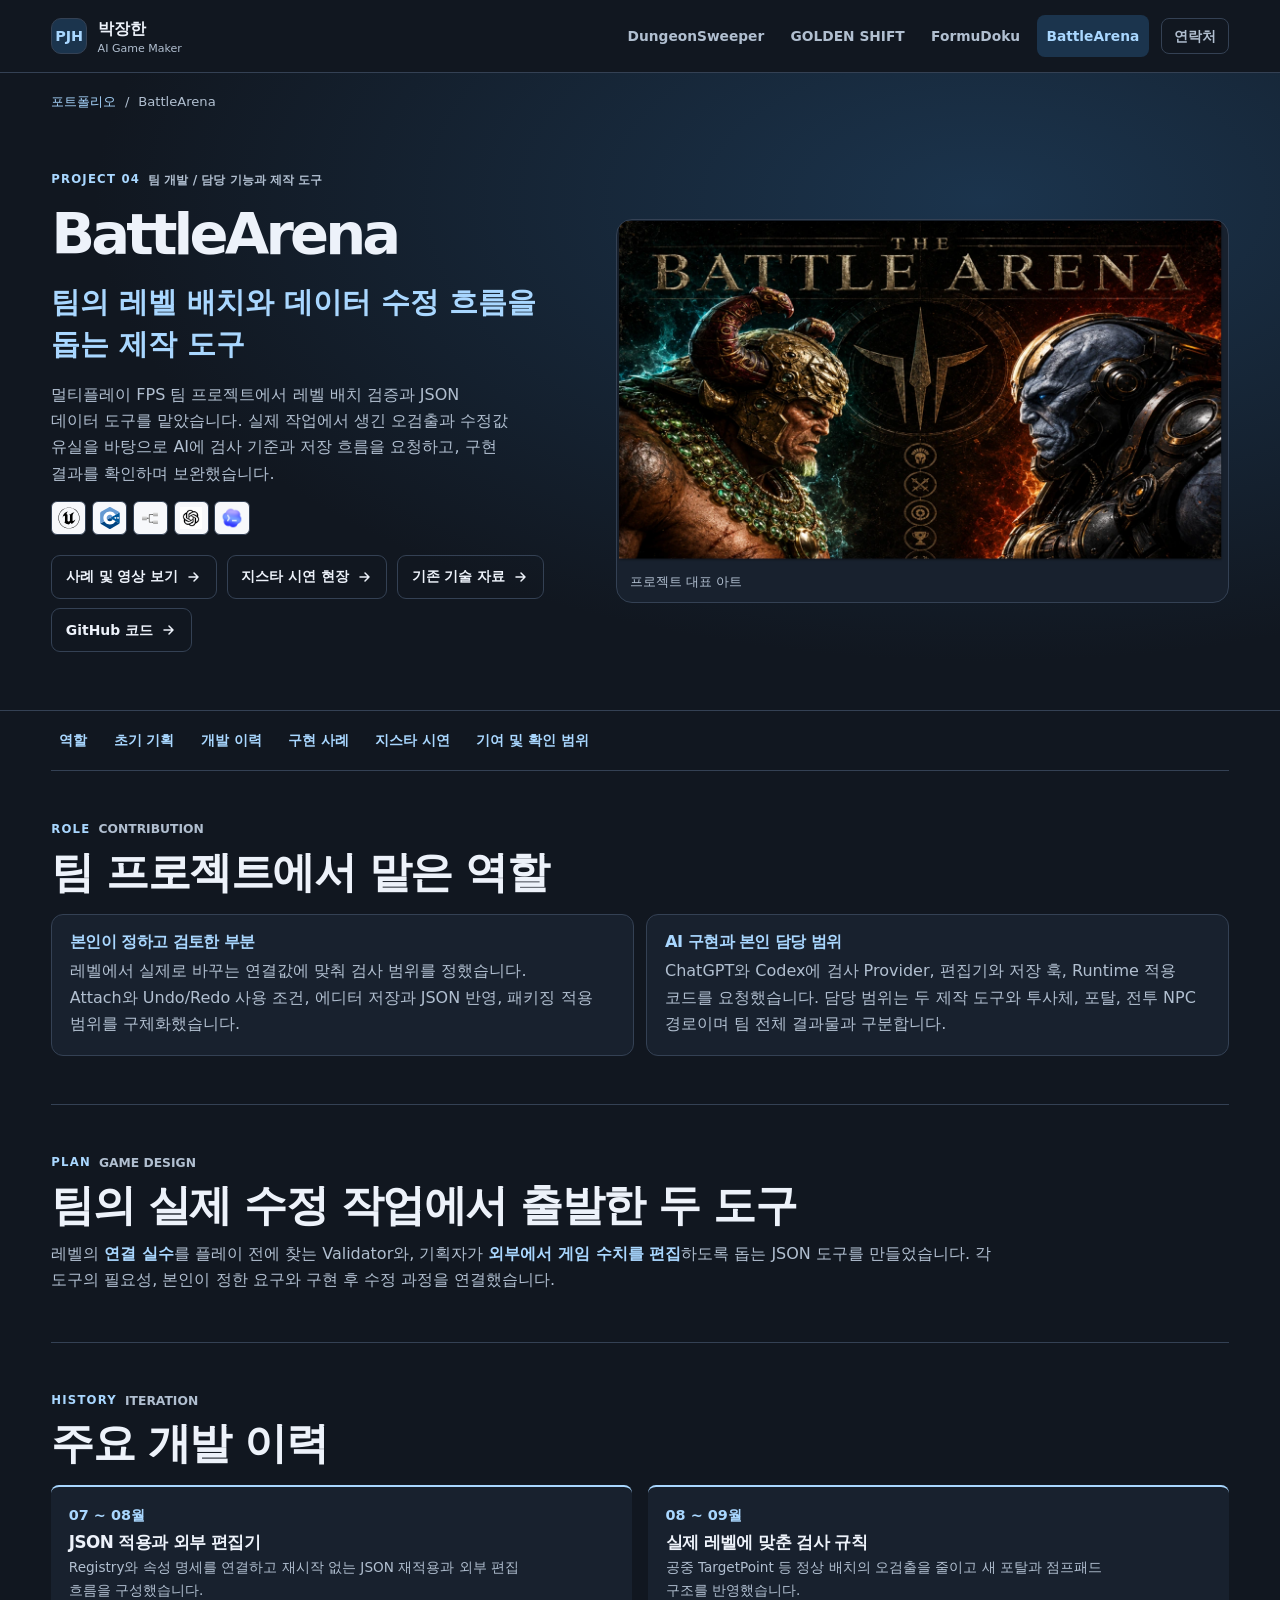
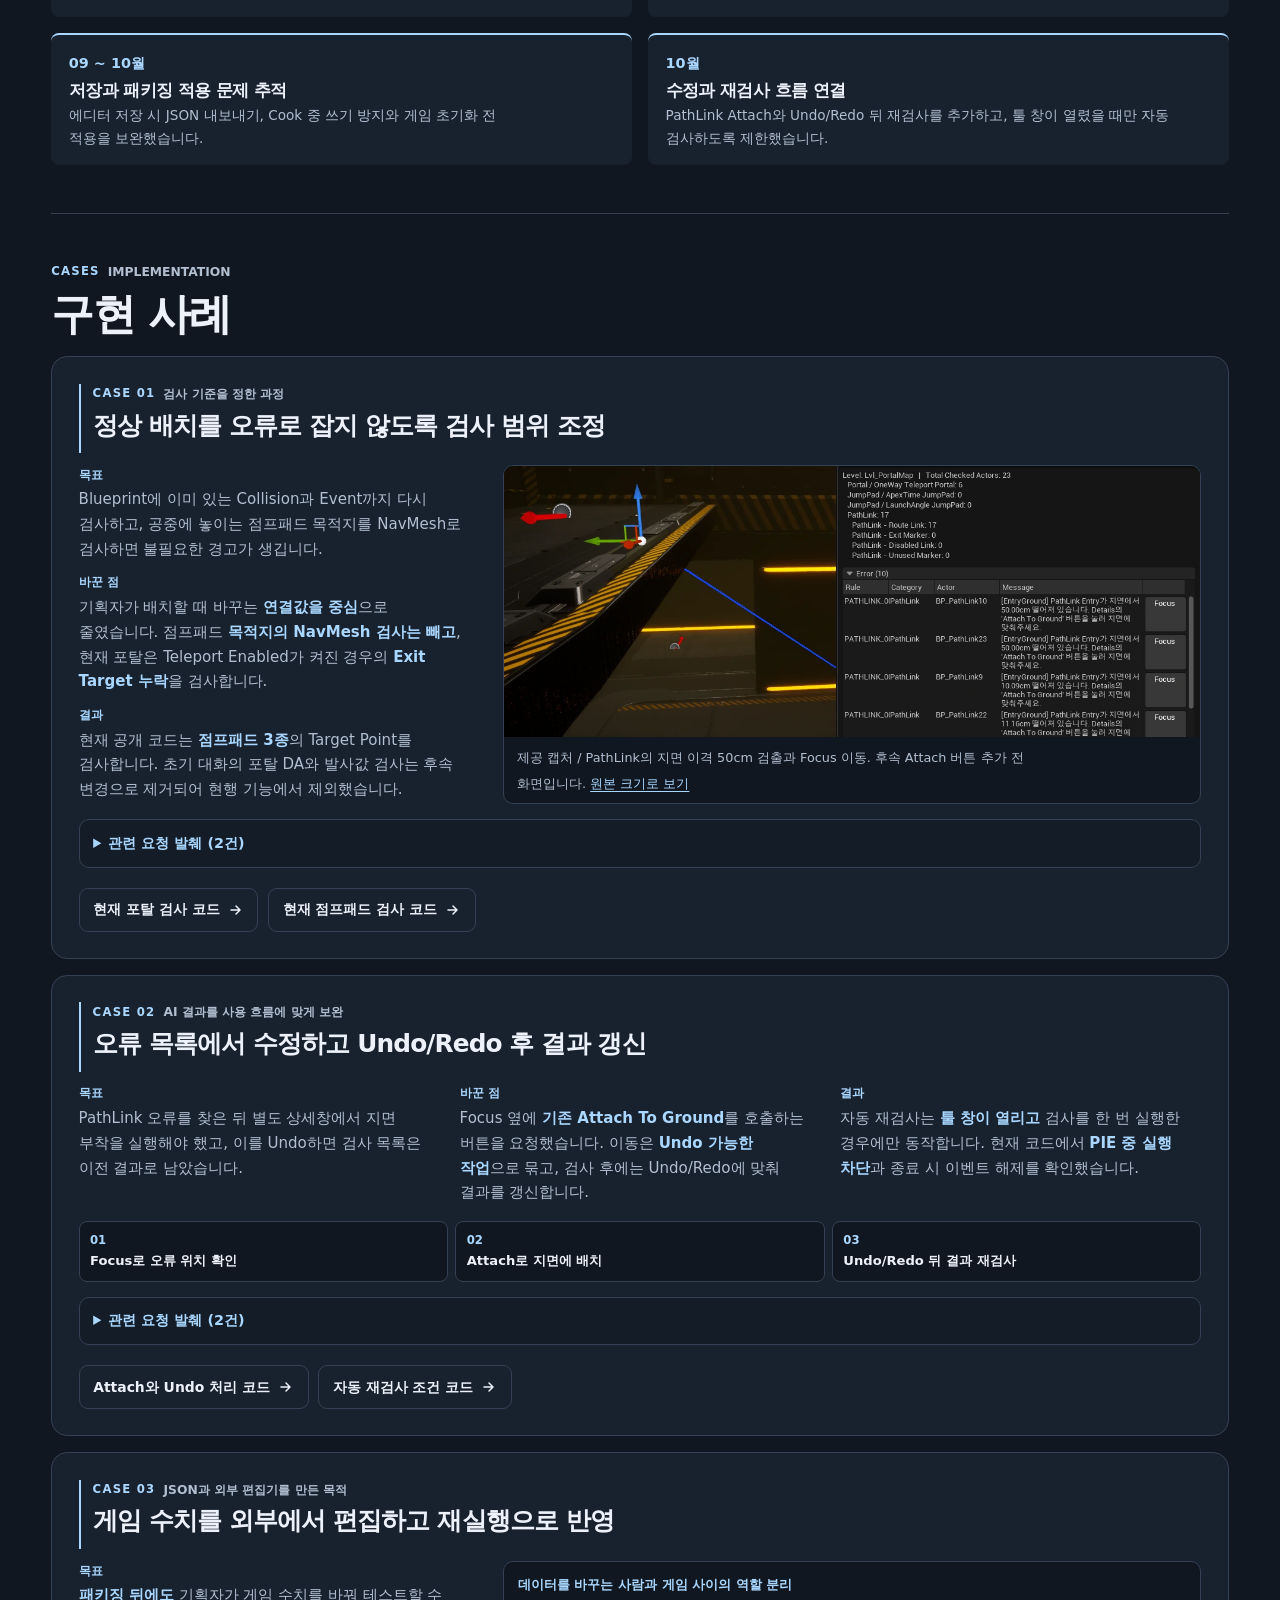
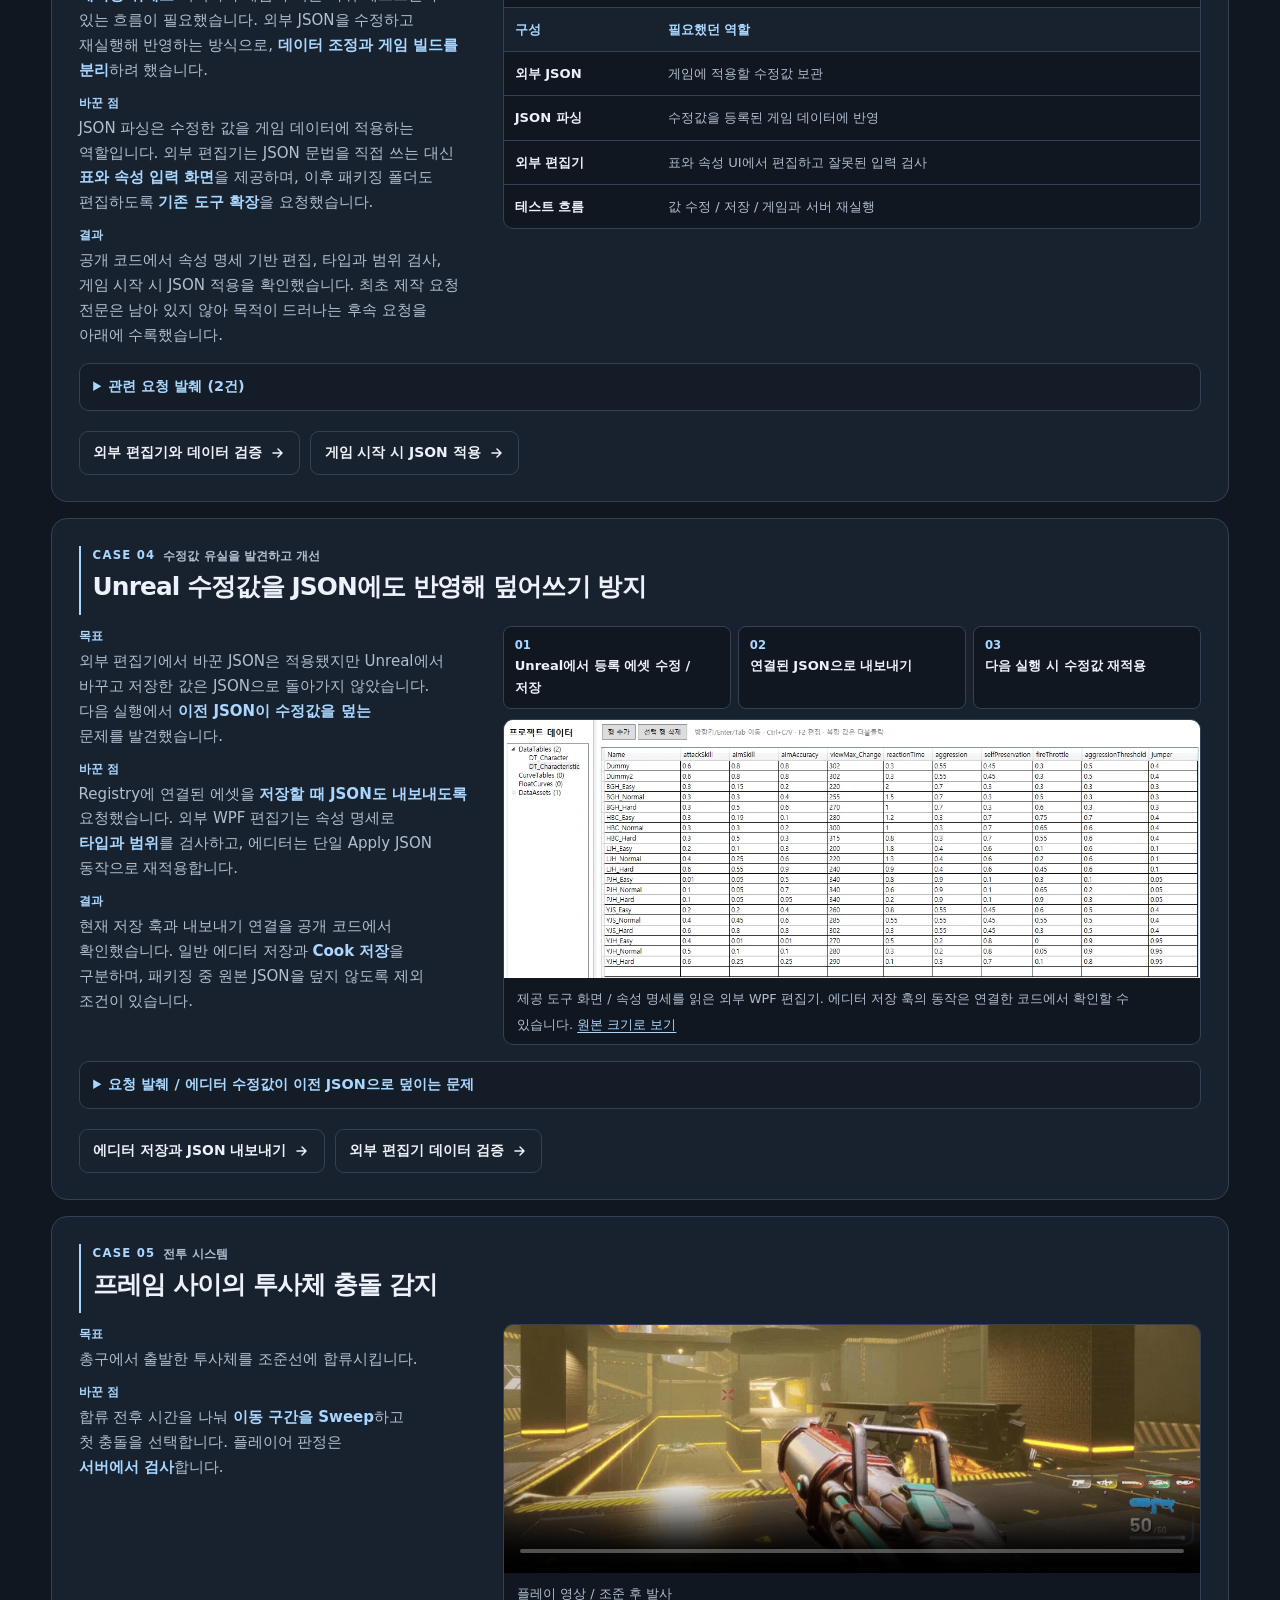
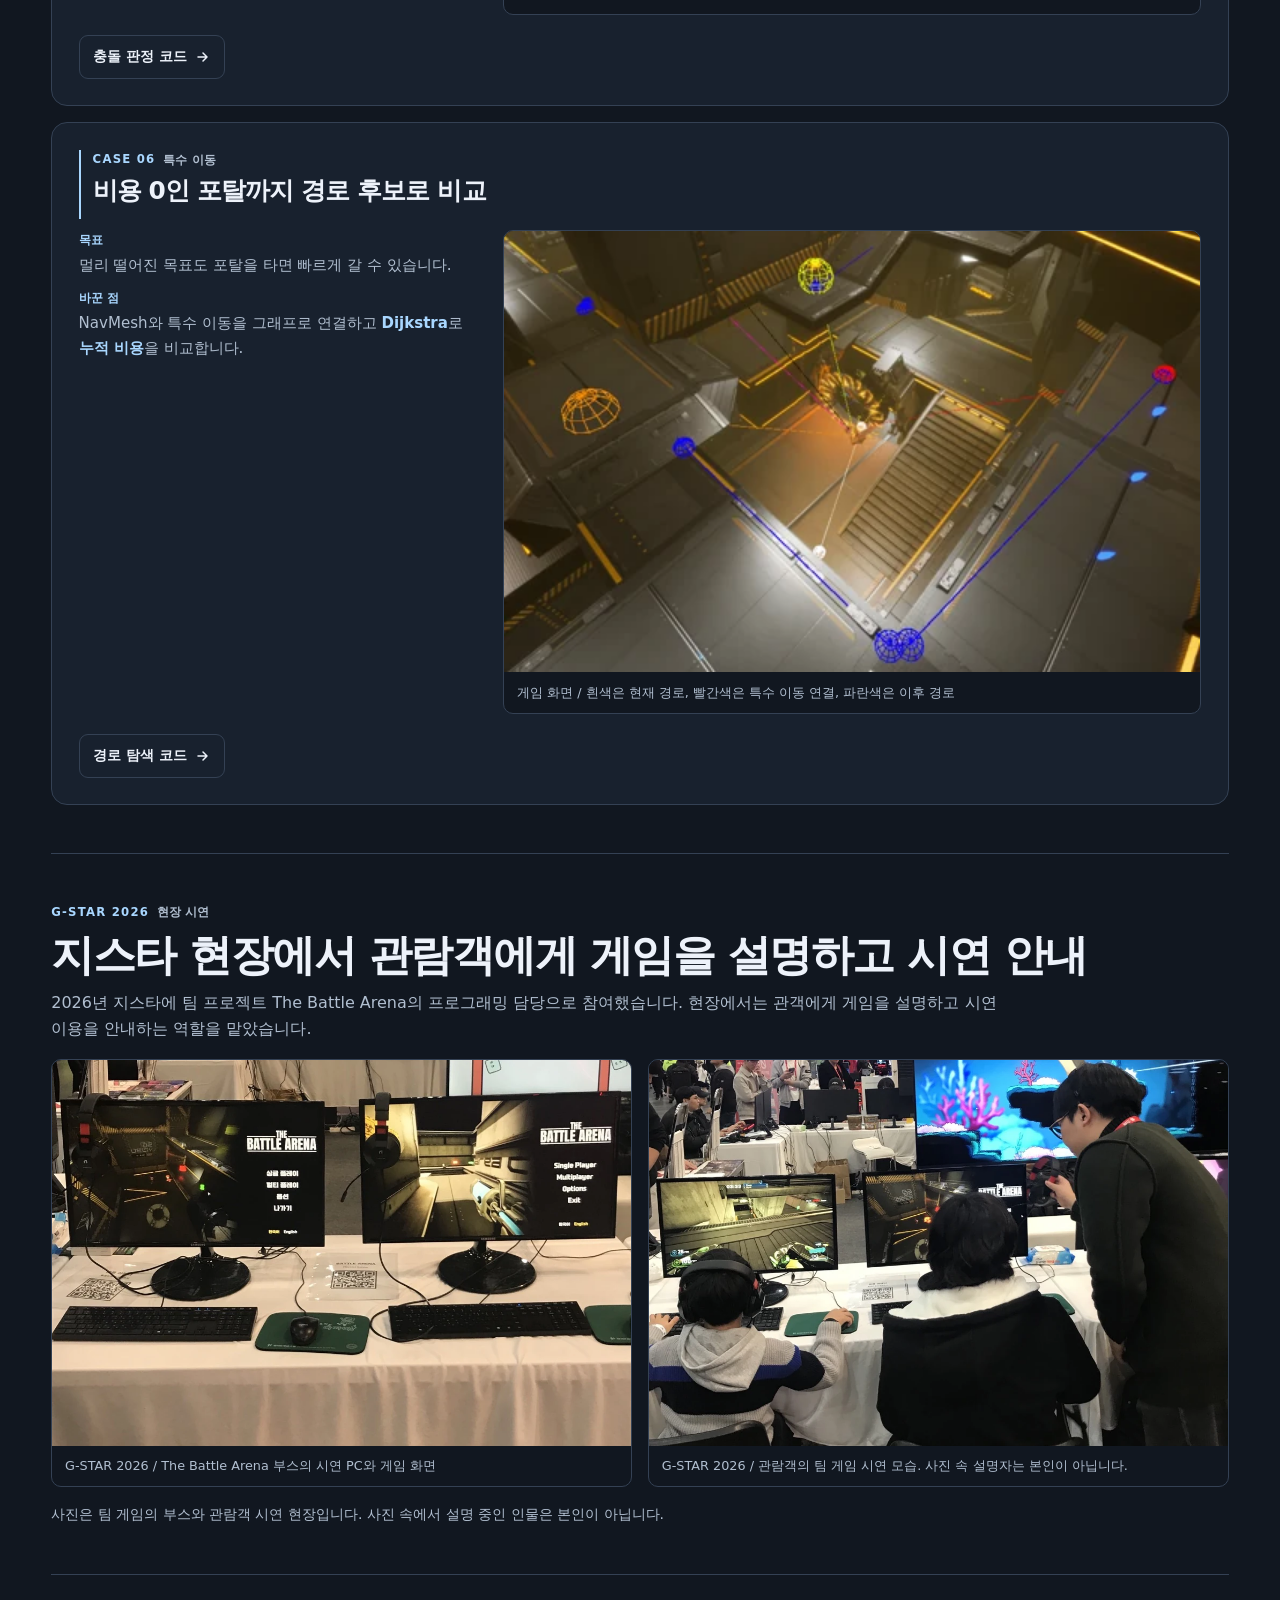
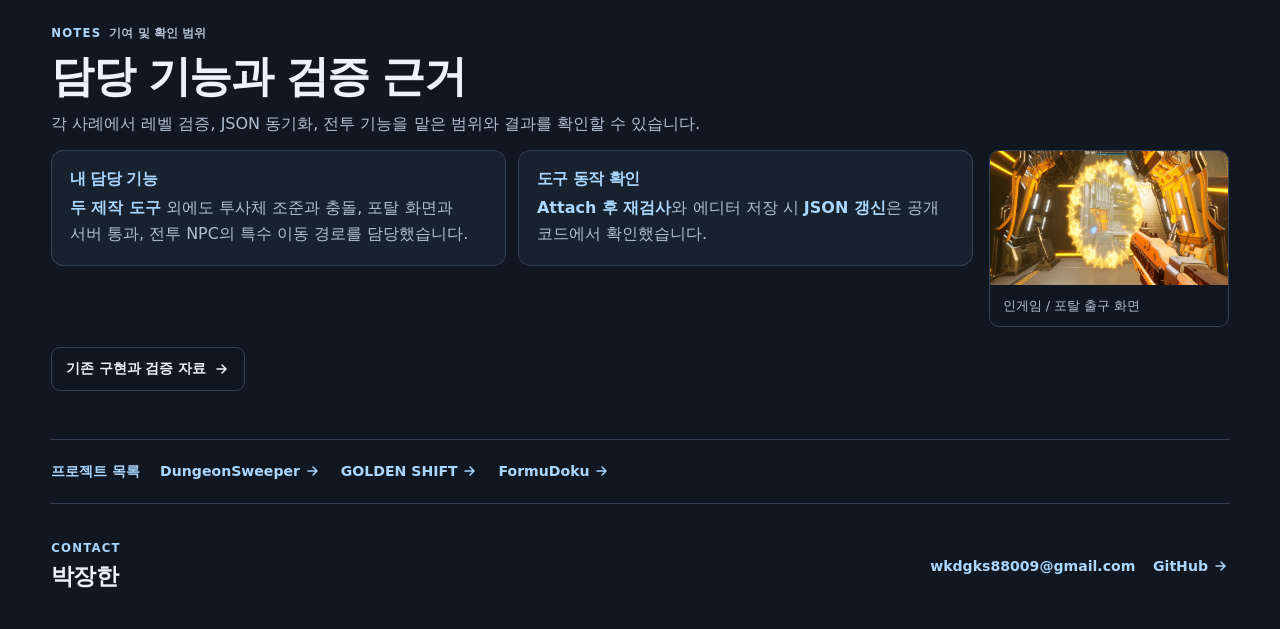
==== commit 857bb6e3: "Improve Korean wrapping and trim portfolio prompt excerpts" ====
--- a/projects/battlearena/index.html
+++ b/projects/battlearena/index.html
@@ -11,9 +11,9 @@
   <meta property="og:url" content="https://msg1150.github.io/ai-game-maker-portfolio/projects/battlearena/">
   <meta property="og:image" content="https://msg1150.github.io/ai-game-maker-portfolio/assets/arena-cover.webp">
   <link rel="canonical" href="https://msg1150.github.io/ai-game-maker-portfolio/projects/battlearena/">
-  <link rel="icon" href="../../assets/mark.svg?v=a60e582f" type="image/svg+xml">
-  <link rel="stylesheet" href="../../assets/site.css?v=d5bfb6d1">
-  <script src="../../assets/site.js?v=285ba21d" defer></script>
+  <link rel="icon" href="../../assets/mark.svg?v=b0c86a84" type="image/svg+xml">
+  <link rel="stylesheet" href="../../assets/site.css?v=f22afa47">
+  <script src="../../assets/site.js?v=1c9a1d5a" defer></script>
   <title>BattleArena | 박장한 AI Game Maker</title>
 </head>
 <body class="tone-blue">
@@ -71,18 +71,14 @@
       <div class="case-visual"><figure class="evidence"><img src="../../assets/arena-level-validator.webp" width="1172" height="457" alt="Unreal 에디터의 레벨 검증 오류 목록과 경로 오브젝트" loading="lazy" decoding="async"><figcaption>제공 캡처 / PathLink의 지면 이격 50cm 검출과 Focus 이동. 후속 Attach 버튼 추가 전 화면입니다. <a href="../../assets/arena-level-validator.webp">원본 크기로 보기</a></figcaption></figure></div>
     </div>
     <details class="prompt">
-    <summary>관련 요청 발췌 (3건)</summary>
-    <div class="prompt-body">
-      <h4>08.28 / 이미 구성된 Blueprint의 과도한 검사 줄이기</h4>
-      <pre><code>애초에 셋팅이 거의 되어있는 bp를 레벨에 설치를 해서 사실상 point만 설정을 하면 되기때문에 콜리전이 없다거나 event가 없다거나 하는 부분들은 굳이 있을 필요는 없는거같은데</code></pre>
+    <summary>관련 요청 발췌 (2건)</summary>
+    <div class="prompt-body">
+      <h4>공중 TargetPoint의 NavMesh 검사 제외</h4>
+      <pre><code>이게 점프패드의 target point는 아무래도 이쪽으로 점프를 뛰어 같은 느낌이라 공중에 있을수있어서 targetpoint 주변에 navmesh 검사하는 로직은 빼야할거같아</code></pre>
       <div class="prompt-tools"><button type="button" data-copy hidden>프롬프트 복사</button><span class="copy-status" role="status"></span></div>
     </div><div class="prompt-body">
-      <h4>08.28 / 공중 TargetPoint의 NavMesh 검사 제외</h4>
-      <pre><code>이게 점프패드의 target point는 아무래도 이쪽으로 점프를 뛰어 같은 느낌이라 공중에 있을수있어서 targetpoint 주변에 navmesh 검사하는 로직은 빼야할거같아</code></pre>
-      <div class="prompt-tools"><button type="button" data-copy hidden>프롬프트 복사</button><span class="copy-status" role="status"></span></div>
-    </div><div class="prompt-body">
-      <h4>10.29 / 실제 사용하는 포탈과 점프패드로 변경</h4>
-      <pre><code>방금 보니까 아직 Direction JumpPad도 사용중이라 해당 점프패드도 다시 검사를 할 수 있도록 추가를 해야할거같고 추가적으로 우리가 기존 BP_OneWayPortal을 더이상 사용하지 않고 SeamlessPortalActor를 사용할거야 그래서 포탈 검증을 해당 Actor를 기준으로 검증을 해야하는데 해당 Actor의 기준은 Teleport Enabled가 true면 Exit Target이 있어야해 일단 이정도만 체크를 해도 될거같아 포탈은</code></pre>
+      <h4>활성 포탈의 출구 검사 기준</h4>
+      <pre><code>기존 BP_OneWayPortal을 더이상 사용하지 않고 SeamlessPortalActor를 사용할거야 그래서 포탈 검증을 해당 Actor를 기준으로 검증을 해야하는데 해당 Actor의 기준은 Teleport Enabled가 true면 Exit Target이 있어야해</code></pre>
       <div class="prompt-tools"><button type="button" data-copy hidden>프롬프트 복사</button><span class="copy-status" role="status"></span></div>
     </div>
   </details>
@@ -98,18 +94,14 @@
       <div class="case-visual"><ol class="case-flow" aria-label="구현 흐름"><li>Focus로 오류 위치 확인</li><li>Attach로 지면에 배치</li><li>Undo/Redo 뒤 결과 재검사</li></ol></div>
     </div>
     <details class="prompt">
-    <summary>관련 요청 발췌 (3건)</summary>
-    <div class="prompt-body">
-      <h4>10.29 / 오류 행에서 바로 Attach 실행</h4>
-      <pre><code>그리고 지금 패스링크쪽 보면 이런식으로 뜨잖아 Focus버튼 옆에 attach버튼도 같이 두고 해당 버튼을 누르면 실제 PathLink의 Attach To Ground 버튼을 누른것처럼 되게 해줘</code></pre>
+    <summary>관련 요청 발췌 (2건)</summary>
+    <div class="prompt-body">
+      <h4>오류 행에서 바로 Attach 실행</h4>
+      <pre><code>Focus버튼 옆에 attach버튼도 같이 두고 해당 버튼을 누르면 실제 PathLink의 Attach To Ground 버튼을 누른것처럼 되게 해줘</code></pre>
       <div class="prompt-tools"><button type="button" data-copy hidden>프롬프트 복사</button><span class="copy-status" role="status"></span></div>
     </div><div class="prompt-body">
-      <h4>10.29 / Undo와 Redo 뒤 자동 재검사</h4>
+      <h4>Undo와 Redo 뒤 자동 재검사</h4>
       <pre><code>그럼 Undo나 Redo를 할 경우 자동으로 다시 검사를 진행하도록 해줘</code></pre>
-      <div class="prompt-tools"><button type="button" data-copy hidden>프롬프트 복사</button><span class="copy-status" role="status"></span></div>
-    </div><div class="prompt-body">
-      <h4>10.29 / 자동 검사를 툴 창이 열렸을 때만 제한</h4>
-      <pre><code>그럼 툴 창이 열려 있을 때만으로 제한을 해야할거같아</code></pre>
       <div class="prompt-tools"><button type="button" data-copy hidden>프롬프트 복사</button><span class="copy-status" role="status"></span></div>
     </div>
   </details>
@@ -129,18 +121,14 @@
   </table></div></div>
     </div>
     <details class="prompt">
-    <summary>관련 요청 발췌 (3건)</summary>
-    <div class="prompt-body">
-      <h4>07.27 / 에디터를 끄지 않고 수정값 다시 적용</h4>
-      <pre><code>이제 깃으로 뭐 하기전에 에디터를 끄지 않고 재적용하는 메뉴를 한번 만들어보자</code></pre>
+    <summary>관련 요청 발췌 (2건)</summary>
+    <div class="prompt-body">
+      <h4>적용 버튼 하나와 실패 이유로 사용 흐름 단순화</h4>
+      <pre><code>아니 버튼 뭐 이것저것 만들지말고 그냥 진짜 딱 적용 버튼 하나만 두고 알아서 검사돌려서 에디터 켰을때 나오는 알림창으로 성공 몇개 실패 몇개 이런식으로 띄우고 메세지 로그에 실패 이유 띄우는게 나을거같아</code></pre>
       <div class="prompt-tools"><button type="button" data-copy hidden>프롬프트 복사</button><span class="copy-status" role="status"></span></div>
     </div><div class="prompt-body">
-      <h4>07.27 / 적용 버튼 하나와 실패 이유로 사용 흐름 단순화</h4>
-      <pre><code>아니 버튼 뭐 이것저것 만들지말고 그냥 진짜 딱 적용 버튼 하나만 두고 알아서 검사돌려서 에디터 켰을때 나오는 알림창으로 성공 몇개 실패 몇개 이런식으로 띄우고 메세지 로그에 실패 이유 띄우는게 나을거같아</code></pre>
-      <div class="prompt-tools"><button type="button" data-copy hidden>프롬프트 복사</button><span class="copy-status" role="status"></span></div>
-    </div><div class="prompt-body">
-      <h4>10.30 / 패키징 뒤에도 외부 편집기로 값을 바꾸려는 요구</h4>
-      <pre><code>현재 내가 따로 json값을 편집하기 편하도록 이런식으로 만들어서 exe 파일을 배포를 했었는데 이건 지금 현재 우리 언리얼 프로젝트를 등록을 해야 편집이 가능한 방식이잖아? 근데 최종적으로는 패키징후에 패키징 폴더에 있는 json을 수정을 해야하는데 그 기능을 지금 못해서 이걸 수정을 할지 아예 새로 만들지 고민중이야 현재 우리 프로젝트는 해당 bat 파일을 이용해서 패키징을 하고있어 그래서 Windows랑 WindowsServer 폴더 둘다 수정이 되어야해 어떤식으로 하는게 좋을까</code></pre>
+      <h4>패키징 뒤에도 외부 편집기로 값을 바꾸려는 요구</h4>
+      <pre><code>패키징후에 패키징 폴더에 있는 json을 수정을 해야하는데 그 기능을 지금 못해서 이걸 수정을 할지 아예 새로 만들지 고민중이야</code></pre>
       <div class="prompt-tools"><button type="button" data-copy hidden>프롬프트 복사</button><span class="copy-status" role="status"></span></div>
     </div>
   </details>
@@ -156,10 +144,10 @@
       <div class="case-visual"><ol class="case-flow" aria-label="구현 흐름"><li>Unreal에서 등록 에셋 수정 / 저장</li><li>연결된 JSON으로 내보내기</li><li>다음 실행 시 수정값 재적용</li></ol><figure class="evidence"><img src="../../assets/arena-data-editor.webp" width="1280" height="475" alt="WPF 에디터에서 데이터 행과 속성값을 편집하는 화면" loading="lazy" decoding="async"><figcaption>제공 도구 화면 / 속성 명세를 읽은 외부 WPF 편집기. 에디터 저장 훅의 동작은 연결한 코드에서 확인할 수 있습니다. <a href="../../assets/arena-data-editor.webp">원본 크기로 보기</a></figcaption></figure></div>
     </div>
     <details class="prompt">
-    <summary>09.05 / 에디터 수정값이 이전 JSON으로 덮이는 문제</summary>
-    <div class="prompt-body">
-
-      <pre><code>현재 바탕화면에 있는 DataEditor폴더를 기준으로 프로그램을 만들어서 배포를 했었는데 지금 문제가 외부 그러니까 json을 직접 수정하거나 배포한 프로그램으로 수정을 했을때는 잘 적용이 되고있는거같은데 언리얼 에디터상에서 수정을 한건 반영이 안되어서 이게 에디터상에서 수정후에 언리얼을 꺼도 배포한 프로그램이나 json에는 적용이 안되고있는거같거든? 그렇게 되면서 당연하게 기존 json값으로 에디터를 다시 켰을때 덮어씌워지고 이 부분을 수정을 해야할거같은데 에디터상에서 수정을 하면 해당 뭐 테이블이나 에셋을 저장할때 알아서 json에도 반영이 되던가 아니면 언리얼 에디터 자체를 껐을때 반영이 되어도 좋고</code></pre>
+    <summary>요청 발췌 / 에디터 수정값이 이전 JSON으로 덮이는 문제</summary>
+    <div class="prompt-body">
+
+      <pre><code>기존 json값으로 에디터를 다시 켰을때 덮어씌워지고 이 부분을 수정을 해야할거같은데 에디터상에서 수정을 하면 해당 뭐 테이블이나 에셋을 저장할때 알아서 json에도 반영이 되던가</code></pre>
       <div class="prompt-tools"><button type="button" data-copy hidden>프롬프트 복사</button><span class="copy-status" role="status"></span></div>
     </div>
   </details>
@@ -199,10 +187,10 @@
           <p class="exhibition-note">사진은 팀 게임의 부스와 관람객 시연 현장입니다. 사진 속에서 설명 중인 인물은 본인이 아닙니다.</p>
         </section>
         <section id="tools" class="detail-section">
-          <p class="eyebrow"><span>NOTES</span> 기여 및 확인 범위</p><h2>요청 기록과 공개 코드, 실제 확인 범위를 구분</h2>
-          <p class="prose">두 도구의 사용자 요청과 ChatGPT/Codex 답변을 대조하고, 현재 공개 커밋 c65bde5의 관련 소스 9개가 로컬 사본과 일치함을 확인했습니다. 초기 제안과 현재 기능을 구분해 기록합니다.</p>
+          <p class="eyebrow"><span>NOTES</span> 기여 및 확인 범위</p><h2>담당 기능과 검증 근거</h2>
+          <p class="prose">각 사례에서 레벨 검증, JSON 동기화, 전투 기능을 맡은 범위와 결과를 확인할 수 있습니다.</p>
           <div class="section-evidence">
-            <div class="role-grid"><div><h3>내 담당 기능</h3><p><strong class="text-accent">두 제작 도구</strong> 외에도 투사체 조준과 충돌, 포탈 화면과 서버 통과, 전투 NPC의 특수 이동 경로를 담당했습니다.</p></div><div><h3>검증 범위</h3><p>빌드 성공과 플레이 확인은 <strong class="text-accent">제공된 당시 기록</strong>으로 표시합니다. 이번 작업은 <strong class="text-accent">소스 대조</strong>이며, Attach와 창 열기 / 닫기 반복 동작 및 새 패키징 실행을 재검증한 결과는 아닙니다.</p></div></div>
+            <div class="role-grid"><div><h3>내 담당 기능</h3><p><strong class="text-accent">두 제작 도구</strong> 외에도 투사체 조준과 충돌, 포탈 화면과 서버 통과, 전투 NPC의 특수 이동 경로를 담당했습니다.</p></div><div><h3>도구 동작 확인</h3><p><strong class="text-accent">Attach 후 재검사</strong>와 에디터 저장 시 <strong class="text-accent">JSON 갱신</strong>은 공개 코드에서 확인했습니다.</p></div></div>
             <figure class="evidence"><img src="../../assets/arena.webp" width="855" height="481" alt="1인칭 시점에서 포탈 너머 출구가 보이는 게임 화면" loading="lazy" decoding="async"><figcaption>인게임 / 포탈 출구 화면</figcaption></figure>
           </div>
           <div class="actions"><a class="button" href="https://msg1150.github.io/projects/battlearena/">기존 구현과 검증 자료<svg aria-hidden="true" viewBox="0 0 16 16" width="16" height="16" fill="none"><path d="M3 8h9m-4-4 4 4-4 4" stroke="currentColor" stroke-width="1.5" stroke-linecap="round" stroke-linejoin="round"/></svg></a></div>
--- a/assets/site.css
+++ b/assets/site.css
@@ -22,7 +22,13 @@
 body { margin: 0; }
 h1, h2, h3, p, figure { margin: 0; }
 h1, h2, h3 { line-height: 1.18; letter-spacing: -.035em; }
-h2, h3 { word-break: keep-all; overflow-wrap: anywhere; }
+/* Keep Korean words together while allowing long identifiers to fit narrow screens. */
+:is(p, dd, figcaption, h2, h3, h4, summary, .case-table, .case-flow, .loop li, .prompt pre) {
+  word-break: keep-all;
+  overflow-wrap: anywhere;
+}
+:is(p, dd, figcaption) { text-wrap: pretty; }
+:is(h2, h3, h4) { text-wrap: balance; }
 h2 { font-size: clamp(1.7rem, 4vw, 2.7rem); }
 h3 { font-size: clamp(1.2rem, 2vw, 1.55rem); }
 a { color: inherit; text-decoration: none; }
@@ -55,7 +61,7 @@
 .hero-inner { display: grid; align-items: center; grid-template-columns: minmax(0, .9fr) minmax(0, 1.1fr); gap: clamp(1.75rem, 5vw, 5.5rem); padding-block: clamp(2.8rem, 7.5vw, 6.6rem); }
 .hero-copy h1 { margin-block: .7rem .8rem; font-size: clamp(2.5rem, 5.6vw, 5.25rem); letter-spacing: -.067em; overflow-wrap: anywhere; }
 .hero-lede { font-size: clamp(1.2rem, 2.4vw, 1.8rem); font-weight: 700; line-height: 1.45; word-break: keep-all; }
-.hero-summary { max-width: 39ch; margin-top: 1rem; color: var(--muted); word-break: keep-all; }
+.hero-summary { max-width: 45ch; margin-top: 1rem; color: var(--muted); }
 .home .hero-inner { grid-template-columns: minmax(0, 1.05fr) minmax(0, .95fr); gap: clamp(1.5rem, 5vw, 4rem); padding-block: clamp(2rem, 4.5vw, 4rem); }
 .home .hero-copy h1 { font-size: clamp(3rem, 6vw, 5.2rem); margin-block: .5rem .25rem; }
 .hero-role { color: var(--accent-text); font-size: clamp(1.35rem, 2.4vw, 2rem); font-weight: 750; line-height: 1.3; }
@@ -88,7 +94,7 @@
 .project-card > a:focus-visible { outline-offset: -3px; }
 .card-body { flex: 1; display: flex; flex-direction: column; align-items: flex-start; padding: 1rem 1.1rem 1.15rem; border-top: 2px solid var(--accent); }
 .card-body h3 { margin-block: .5rem .35rem; }
-.card-body > p:not(.eyebrow) { color: var(--muted); word-break: keep-all; }
+.card-body > p:not(.eyebrow) { color: var(--muted); }
 .tags { display: flex; flex-wrap: wrap; gap: .35rem; margin: .85rem 0; padding: 0; list-style: none; }
 .card-body .tags { margin-top: auto; padding-top: .85rem; }
 .tags li { min-height: 34px; display: inline-flex; align-items: center; gap: .35rem; border: 1px solid var(--line); border-radius: 6px; color: var(--muted); font-size: .74rem; }
@@ -127,7 +133,7 @@
 .role-grid { display: grid; grid-template-columns: repeat(2, minmax(0, 1fr)); gap: .8rem; margin-top: 1rem; }
 .role-grid > div { border: 1px solid var(--line); border-radius: 12px; background: var(--surface); padding: 1.1rem; }
 .role-grid h3 { color: var(--accent); font-size: 1.02rem; margin-bottom: .4rem; }
-.role-grid p, .timeline p, .case dd { color: var(--muted); word-break: keep-all; overflow-wrap: anywhere; }
+.role-grid p, .timeline p, .case dd { color: var(--muted); }
 .timeline { display: grid; grid-template-columns: repeat(2, minmax(0, 1fr)); gap: 1rem; list-style: none; padding: 0; margin: 1rem 0 0; }
 .timeline li { display: grid; align-content: start; gap: .5rem; border-top: 2px solid var(--accent); border-radius: 8px; background: var(--surface); padding: 1rem 1.1rem; }
 .timeline > li:last-child:nth-child(odd), .role-grid > div:last-child:nth-child(odd) { grid-column: 1 / -1; }
@@ -143,7 +149,7 @@
 .case--diagram .case-layout, .case--copy .case-layout { grid-template-columns: minmax(0, 1fr); gap: 1rem; }
 .case--diagram .case-copy, .case--copy .case-copy { grid-template-columns: repeat(3, minmax(0, 1fr)); gap: 1.25rem; }
 .case dt { font-size: .78rem; font-weight: 750; color: var(--accent); }
-.case dd { margin: .14rem 0 0; max-width: 42ch; font-size: .94rem; }
+.case dd { margin: .14rem 0 0; font-size: .94rem; }
 .case-visual { display: grid; min-width: 0; gap: .65rem; }
 .evidence-pair { display: grid; grid-template-columns: repeat(2, minmax(0, 1fr)); gap: .6rem; }
 .case-flow { display: grid; grid-template-columns: repeat(3, minmax(0, 1fr)); gap: .45rem; margin: 0; padding: 0; list-style: none; counter-reset: flow; }
@@ -151,7 +157,7 @@
 .case-flow li::before { content: counter(flow, decimal-leading-zero); display: block; color: var(--accent-text); font-size: .73rem; }
 /* Current rule comparisons stay separate from historical game captures. */
 .case-table-wrap { min-width: 0; border: 1px solid var(--line); border-radius: 10px; overflow: hidden; background: var(--bg); }
-.case-table { width: 100%; border-collapse: collapse; table-layout: fixed; font-size: .82rem; line-height: 1.6; overflow-wrap: anywhere; }
+.case-table { width: 100%; border-collapse: collapse; table-layout: fixed; font-size: .82rem; line-height: 1.6; }
 .case-table caption { padding: .75rem .85rem; text-align: left; color: var(--accent-text); font-weight: 700; border-bottom: 1px solid var(--line); }
 .case-table th, .case-table td { padding: .7rem .65rem; text-align: left; vertical-align: top; border-bottom: 1px solid var(--line); }
 .case-table thead th { color: var(--accent-text); background: var(--surface); }
@@ -180,12 +186,12 @@
 .prompt summary:hover { background: var(--glow); border-radius: 9px; }
 .prompt-body { padding: .75rem .85rem; border-top: 1px solid var(--line); }
 .prompt-body h4 { margin: 0 0 .4rem; color: var(--accent); font-size: .86rem; }
-.prompt pre { margin: 0; white-space: pre-wrap; overflow-wrap: anywhere; }
+.prompt pre { margin: 0; white-space: pre-wrap; }
 .prompt code { font: .9rem/1.65 "Consolas", "Malgun Gothic", monospace; }
 .prompt-tools { display: flex; align-items: center; flex-wrap: wrap; gap: .6rem; margin-top: .75rem; }
 .prompt-tools button { min-height: 40px; color: var(--accent); background: var(--surface); border: 1px solid var(--line); border-radius: 6px; padding-inline: .6rem; font: inherit; font-size: .82rem; cursor: pointer; }
 .copy-status { color: var(--muted); font-size: .82rem; }
-.prose { margin-top: .6rem; max-width: 75ch; color: var(--muted); }
+.prose { margin-top: .6rem; max-width: 62rem; color: var(--muted); }
 .related { display: flex; flex-wrap: wrap; gap: .3rem 1.25rem; padding-block: .6rem; border-bottom: 1px solid var(--line); }
 .competency-grid { display: grid; grid-template-columns: repeat(3, minmax(0, 1fr)); gap: 1rem; }
 .competency-card { display: flex; flex-direction: column; gap: .85rem; padding: clamp(1rem, 2vw, 1.5rem); border: 1px solid var(--line); border-top: 3px solid var(--accent); border-radius: 10px; background: var(--surface); }
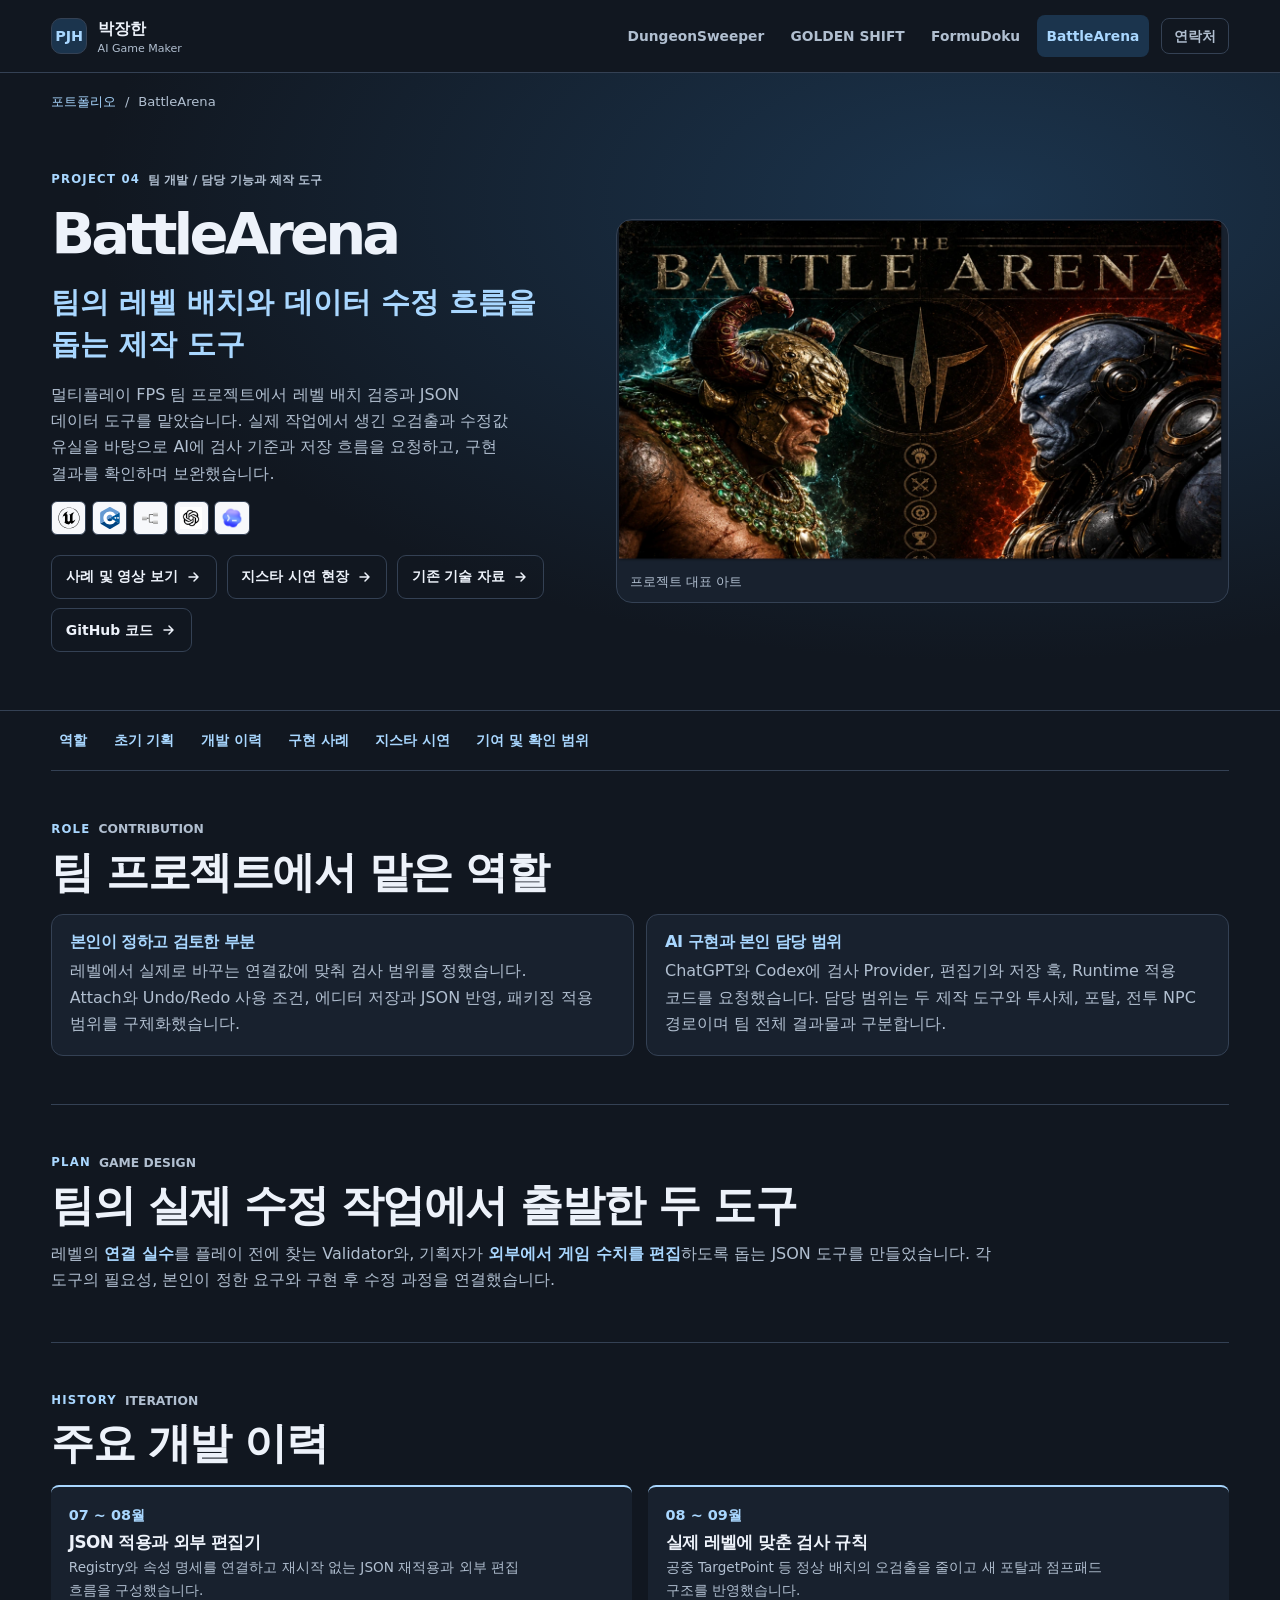
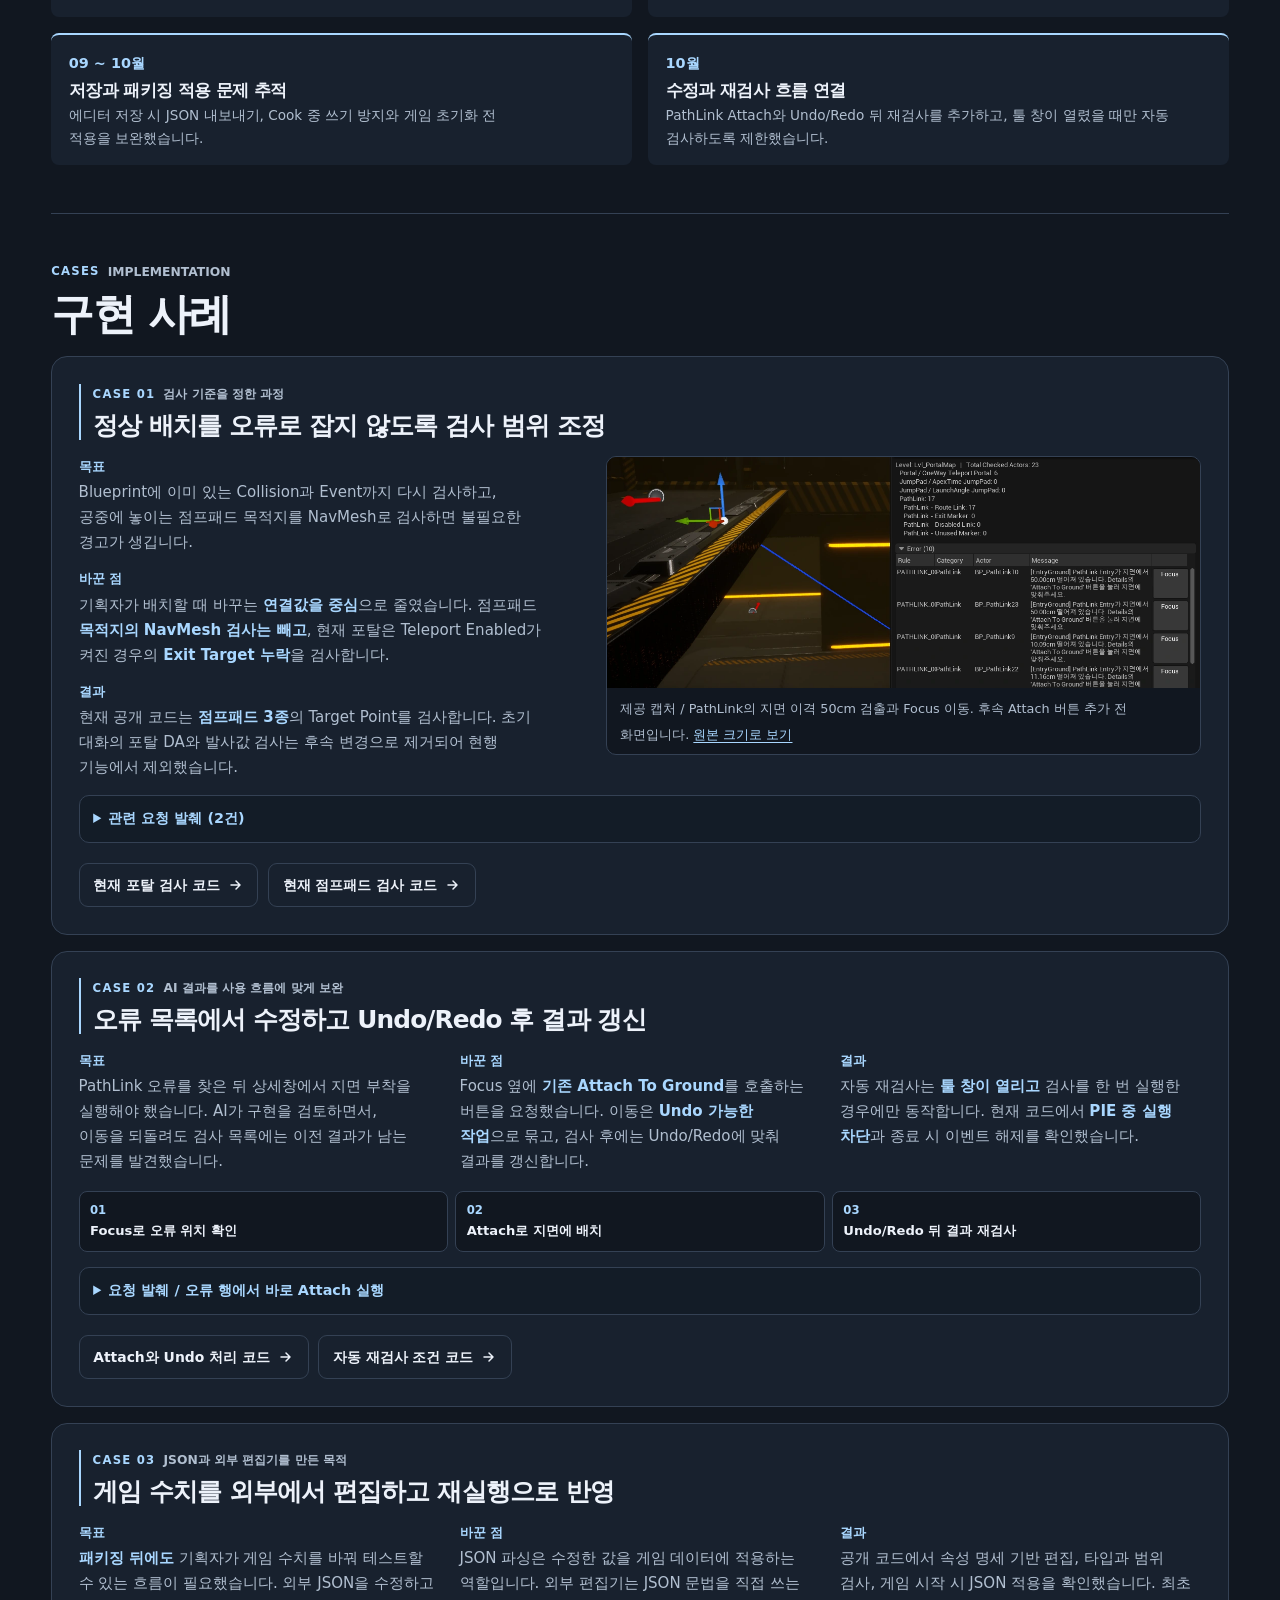
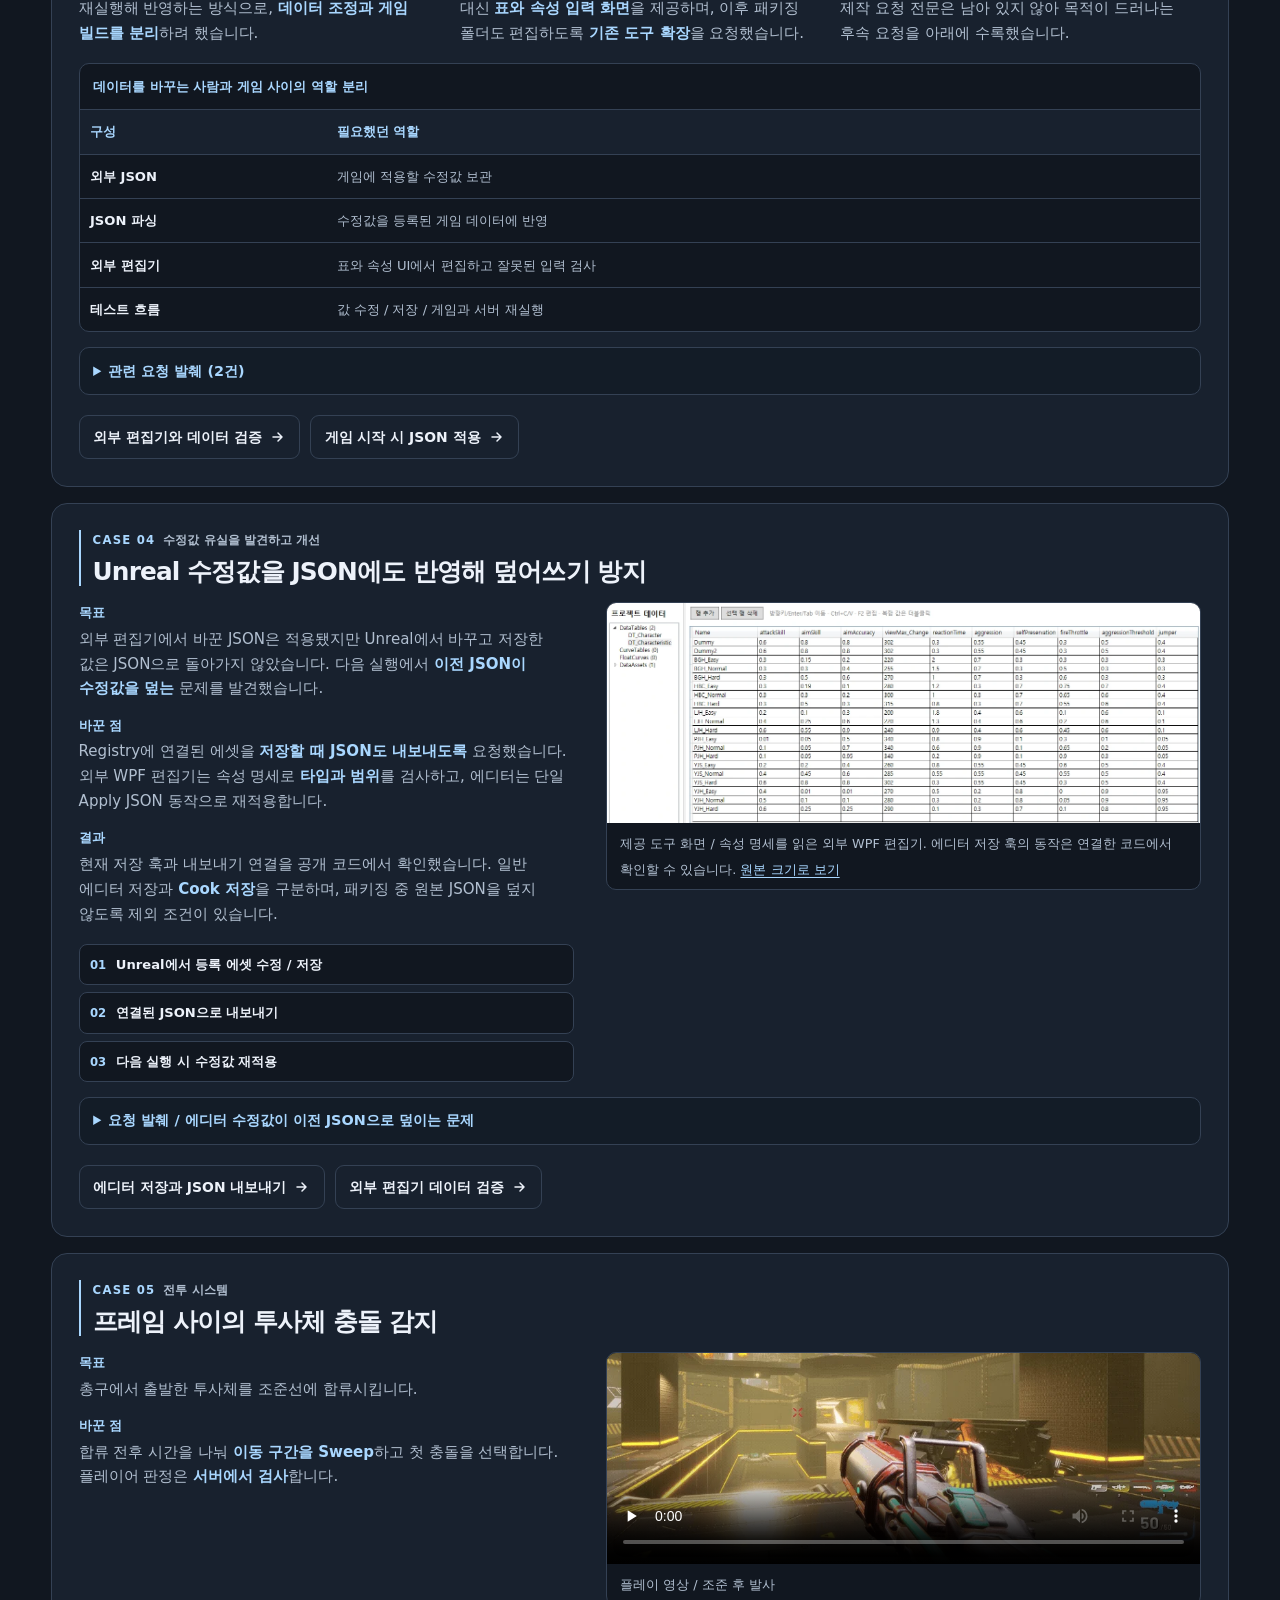
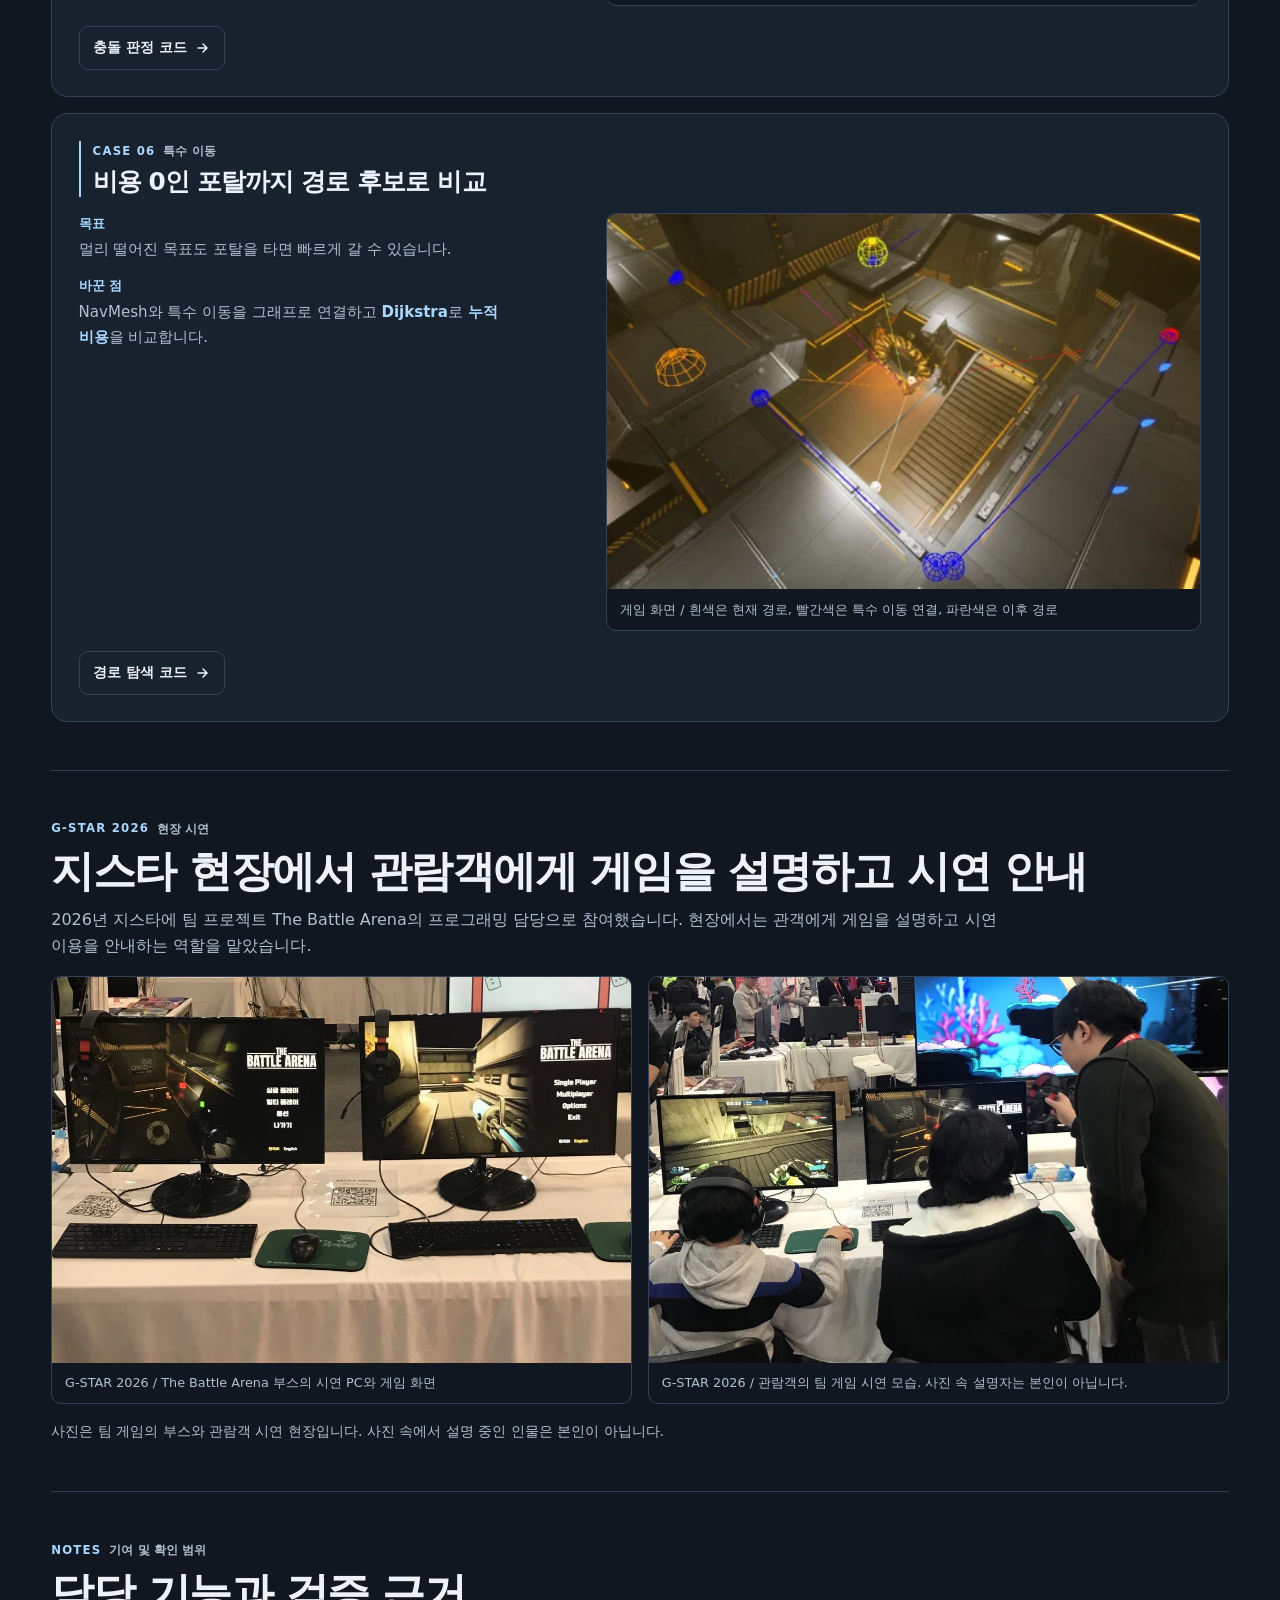
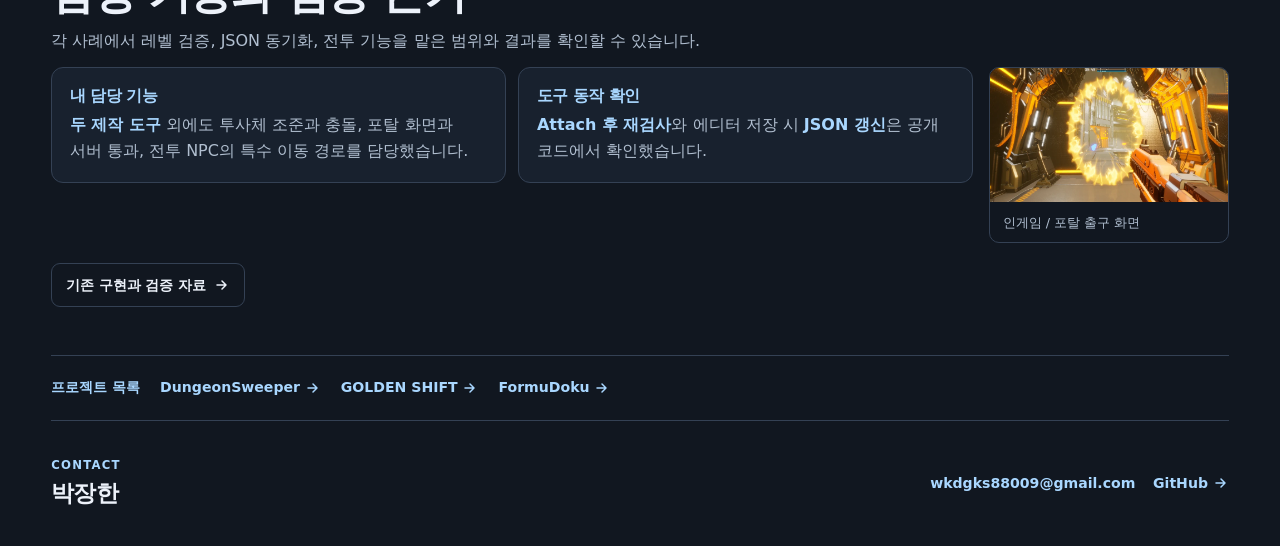
==== commit fca961c7: "Rebalance project case layouts and curate prompt evidence" ====
--- a/projects/battlearena/index.html
+++ b/projects/battlearena/index.html
@@ -11,9 +11,9 @@
   <meta property="og:url" content="https://msg1150.github.io/ai-game-maker-portfolio/projects/battlearena/">
   <meta property="og:image" content="https://msg1150.github.io/ai-game-maker-portfolio/assets/arena-cover.webp">
   <link rel="canonical" href="https://msg1150.github.io/ai-game-maker-portfolio/projects/battlearena/">
-  <link rel="icon" href="../../assets/mark.svg?v=b0c86a84" type="image/svg+xml">
-  <link rel="stylesheet" href="../../assets/site.css?v=f22afa47">
-  <script src="../../assets/site.js?v=1c9a1d5a" defer></script>
+  <link rel="icon" href="../../assets/mark.svg?v=a60e582f" type="image/svg+xml">
+  <link rel="stylesheet" href="../../assets/site.css?v=b56db8f4">
+  <script src="../../assets/site.js?v=285ba21d" defer></script>
   <title>BattleArena | 박장한 AI Game Maker</title>
 </head>
 <body class="tone-blue">
@@ -60,7 +60,7 @@
           <ol class="timeline"><li><span>07 ~ 08월</span><div><h3>JSON 적용과 외부 편집기</h3><p>Registry와 속성 명세를 연결하고 재시작 없는 JSON 재적용과 외부 편집 흐름을 구성했습니다.</p></div></li><li><span>08 ~ 09월</span><div><h3>실제 레벨에 맞춘 검사 규칙</h3><p>공중 TargetPoint 등 정상 배치의 오검출을 줄이고 새 포탈과 점프패드 구조를 반영했습니다.</p></div></li><li><span>09 ~ 10월</span><div><h3>저장과 패키징 적용 문제 추적</h3><p>에디터 저장 시 JSON 내보내기, Cook 중 쓰기 방지와 게임 초기화 전 적용을 보완했습니다.</p></div></li><li><span>10월</span><div><h3>수정과 재검사 흐름 연결</h3><p>PathLink Attach와 Undo/Redo 뒤 재검사를 추가하고, 툴 창이 열렸을 때만 자동 검사하도록 제한했습니다.</p></div></li></ol></section>
         <section id="cases" class="detail-section">
           <p class="eyebrow"><span>CASES</span> IMPLEMENTATION</p><h2>구현 사례</h2>
-          <div class="case-list"><article class="case" id="level-validator">
+          <div class="case-list"><article class="case case--split" id="level-validator">
     <div class="case-head"><p class="eyebrow"><span>CASE 01</span> 검사 기준을 정한 과정</p><h3>정상 배치를 오류로 잡지 않도록 검사 범위 조정</h3></div>
     <div class="case-layout">
       <dl class="case-copy">
@@ -68,6 +68,7 @@
         <div><dt>바꾼 점</dt><dd>기획자가 배치할 때 바꾸는 <strong class="text-accent">연결값을 중심</strong>으로 줄였습니다. 점프패드 <strong class="text-accent">목적지의 NavMesh 검사는 빼고</strong>, 현재 포탈은 Teleport Enabled가 켜진 경우의 <strong class="text-accent">Exit Target 누락</strong>을 검사합니다.</dd></div>
         <div><dt>결과</dt><dd>현재 공개 코드는 <strong class="text-accent">점프패드 3종</strong>의 Target Point를 검사합니다. 초기 대화의 포탈 DA와 발사값 검사는 후속 변경으로 제거되어 현행 기능에서 제외했습니다.</dd></div>
       </dl>
+
       <div class="case-visual"><figure class="evidence"><img src="../../assets/arena-level-validator.webp" width="1172" height="457" alt="Unreal 에디터의 레벨 검증 오류 목록과 경로 오브젝트" loading="lazy" decoding="async"><figcaption>제공 캡처 / PathLink의 지면 이격 50cm 검출과 Focus 이동. 후속 Attach 버튼 추가 전 화면입니다. <a href="../../assets/arena-level-validator.webp">원본 크기로 보기</a></figcaption></figure></div>
     </div>
     <details class="prompt">
@@ -83,30 +84,27 @@
     </div>
   </details>
     <div class="actions"><a class="button" href="https://github.com/msg1150/UnrealTeamProjectPortfolio/blob/c65bde5b3418a73e0b753556612cb72ab355de0b/GameplayValidator/PortalValidationProvider.cpp">현재 포탈 검사 코드<svg aria-hidden="true" viewBox="0 0 16 16" width="16" height="16" fill="none"><path d="M3 8h9m-4-4 4 4-4 4" stroke="currentColor" stroke-width="1.5" stroke-linecap="round" stroke-linejoin="round"/></svg></a><a class="button" href="https://github.com/msg1150/UnrealTeamProjectPortfolio/blob/c65bde5b3418a73e0b753556612cb72ab355de0b/GameplayValidator/JumpPadValidationProvider.cpp">현재 점프패드 검사 코드<svg aria-hidden="true" viewBox="0 0 16 16" width="16" height="16" fill="none"><path d="M3 8h9m-4-4 4 4-4 4" stroke="currentColor" stroke-width="1.5" stroke-linecap="round" stroke-linejoin="round"/></svg></a></div>
-  </article><article class="case case--diagram" id="validator-repair">
+  </article><article class="case case--stacked" id="validator-repair">
     <div class="case-head"><p class="eyebrow"><span>CASE 02</span> AI 결과를 사용 흐름에 맞게 보완</p><h3>오류 목록에서 수정하고 Undo/Redo 후 결과 갱신</h3></div>
     <div class="case-layout">
       <dl class="case-copy">
-        <div><dt>목표</dt><dd>PathLink 오류를 찾은 뒤 별도 상세창에서 지면 부착을 실행해야 했고, 이를 Undo하면 검사 목록은 이전 결과로 남았습니다.</dd></div>
+        <div><dt>목표</dt><dd>PathLink 오류를 찾은 뒤 상세창에서 지면 부착을 실행해야 했습니다. AI가 구현을 검토하면서, 이동을 되돌려도 검사 목록에는 이전 결과가 남는 문제를 발견했습니다.</dd></div>
         <div><dt>바꾼 점</dt><dd>Focus 옆에 <strong class="text-accent">기존 Attach To Ground</strong>를 호출하는 버튼을 요청했습니다. 이동은 <strong class="text-accent">Undo 가능한 작업</strong>으로 묶고, 검사 후에는 Undo/Redo에 맞춰 결과를 갱신합니다.</dd></div>
         <div><dt>결과</dt><dd>자동 재검사는 <strong class="text-accent">툴 창이 열리고</strong> 검사를 한 번 실행한 경우에만 동작합니다. 현재 코드에서 <strong class="text-accent">PIE 중 실행 차단</strong>과 종료 시 이벤트 해제를 확인했습니다.</dd></div>
       </dl>
-      <div class="case-visual"><ol class="case-flow" aria-label="구현 흐름"><li>Focus로 오류 위치 확인</li><li>Attach로 지면에 배치</li><li>Undo/Redo 뒤 결과 재검사</li></ol></div>
-    </div>
-    <details class="prompt">
-    <summary>관련 요청 발췌 (2건)</summary>
-    <div class="prompt-body">
-      <h4>오류 행에서 바로 Attach 실행</h4>
+      <div class="case-support"><ol class="case-flow" aria-label="구현 흐름"><li>Focus로 오류 위치 확인</li><li>Attach로 지면에 배치</li><li>Undo/Redo 뒤 결과 재검사</li></ol></div>
+
+    </div>
+    <details class="prompt">
+    <summary>요청 발췌 / 오류 행에서 바로 Attach 실행</summary>
+    <div class="prompt-body">
+
       <pre><code>Focus버튼 옆에 attach버튼도 같이 두고 해당 버튼을 누르면 실제 PathLink의 Attach To Ground 버튼을 누른것처럼 되게 해줘</code></pre>
       <div class="prompt-tools"><button type="button" data-copy hidden>프롬프트 복사</button><span class="copy-status" role="status"></span></div>
-    </div><div class="prompt-body">
-      <h4>Undo와 Redo 뒤 자동 재검사</h4>
-      <pre><code>그럼 Undo나 Redo를 할 경우 자동으로 다시 검사를 진행하도록 해줘</code></pre>
-      <div class="prompt-tools"><button type="button" data-copy hidden>프롬프트 복사</button><span class="copy-status" role="status"></span></div>
     </div>
   </details>
     <div class="actions"><a class="button" href="https://github.com/msg1150/UnrealTeamProjectPortfolio/blob/c65bde5b3418a73e0b753556612cb72ab355de0b/GameplayValidator/SGameplayValidationIssueRow.cpp">Attach와 Undo 처리 코드<svg aria-hidden="true" viewBox="0 0 16 16" width="16" height="16" fill="none"><path d="M3 8h9m-4-4 4 4-4 4" stroke="currentColor" stroke-width="1.5" stroke-linecap="round" stroke-linejoin="round"/></svg></a><a class="button" href="https://github.com/msg1150/UnrealTeamProjectPortfolio/blob/c65bde5b3418a73e0b753556612cb72ab355de0b/GameplayValidator/GameplayValidationSubsystem.cpp">자동 재검사 조건 코드<svg aria-hidden="true" viewBox="0 0 16 16" width="16" height="16" fill="none"><path d="M3 8h9m-4-4 4 4-4 4" stroke="currentColor" stroke-width="1.5" stroke-linecap="round" stroke-linejoin="round"/></svg></a></div>
-  </article><article class="case" id="json-runtime">
+  </article><article class="case case--stacked" id="json-runtime">
     <div class="case-head"><p class="eyebrow"><span>CASE 03</span> JSON과 외부 편집기를 만든 목적</p><h3>게임 수치를 외부에서 편집하고 재실행으로 반영</h3></div>
     <div class="case-layout">
       <dl class="case-copy">
@@ -114,11 +112,12 @@
         <div><dt>바꾼 점</dt><dd>JSON 파싱은 수정한 값을 게임 데이터에 적용하는 역할입니다. 외부 편집기는 JSON 문법을 직접 쓰는 대신 <strong class="text-accent">표와 속성 입력 화면</strong>을 제공하며, 이후 패키징 폴더도 편집하도록 <strong class="text-accent">기존 도구 확장</strong>을 요청했습니다.</dd></div>
         <div><dt>결과</dt><dd>공개 코드에서 속성 명세 기반 편집, 타입과 범위 검사, 게임 시작 시 JSON 적용을 확인했습니다. 최초 제작 요청 전문은 남아 있지 않아 목적이 드러나는 후속 요청을 아래에 수록했습니다.</dd></div>
       </dl>
-      <div class="case-visual"><div class="case-table-wrap"><table class="case-table">
+      <div class="case-support"><div class="case-table-wrap"><table class="case-table">
     <caption>데이터를 바꾸는 사람과 게임 사이의 역할 분리</caption>
     <thead><tr><th scope="col">구성</th><th scope="col">필요했던 역할</th></tr></thead>
     <tbody><tr><th scope="row">외부 JSON</th><td>게임에 적용할 수정값 보관</td></tr><tr><th scope="row">JSON 파싱</th><td>수정값을 등록된 게임 데이터에 반영</td></tr><tr><th scope="row">외부 편집기</th><td>표와 속성 UI에서 편집하고 잘못된 입력 검사</td></tr><tr><th scope="row">테스트 흐름</th><td>값 수정 / 저장 / 게임과 서버 재실행</td></tr></tbody>
   </table></div></div>
+
     </div>
     <details class="prompt">
     <summary>관련 요청 발췌 (2건)</summary>
@@ -133,7 +132,7 @@
     </div>
   </details>
     <div class="actions"><a class="button" href="https://github.com/msg1150/UnrealTeamProjectPortfolio/blob/c65bde5b3418a73e0b753556612cb72ab355de0b/DataEditor/Core/Services.cs">외부 편집기와 데이터 검증<svg aria-hidden="true" viewBox="0 0 16 16" width="16" height="16" fill="none"><path d="M3 8h9m-4-4 4 4-4 4" stroke="currentColor" stroke-width="1.5" stroke-linecap="round" stroke-linejoin="round"/></svg></a><a class="button" href="https://github.com/msg1150/UnrealTeamProjectPortfolio/blob/c65bde5b3418a73e0b753556612cb72ab355de0b/JsonAssetSync/JsonAssetSyncSubsystem.cpp">게임 시작 시 JSON 적용<svg aria-hidden="true" viewBox="0 0 16 16" width="16" height="16" fill="none"><path d="M3 8h9m-4-4 4 4-4 4" stroke="currentColor" stroke-width="1.5" stroke-linecap="round" stroke-linejoin="round"/></svg></a></div>
-  </article><article class="case" id="data-tools">
+  </article><article class="case case--split case--with-support" id="data-tools">
     <div class="case-head"><p class="eyebrow"><span>CASE 04</span> 수정값 유실을 발견하고 개선</p><h3>Unreal 수정값을 JSON에도 반영해 덮어쓰기 방지</h3></div>
     <div class="case-layout">
       <dl class="case-copy">
@@ -141,7 +140,8 @@
         <div><dt>바꾼 점</dt><dd>Registry에 연결된 에셋을 <strong class="text-accent">저장할 때 JSON도 내보내도록</strong> 요청했습니다. 외부 WPF 편집기는 속성 명세로 <strong class="text-accent">타입과 범위</strong>를 검사하고, 에디터는 단일 Apply JSON 동작으로 재적용합니다.</dd></div>
         <div><dt>결과</dt><dd>현재 저장 훅과 내보내기 연결을 공개 코드에서 확인했습니다. 일반 에디터 저장과 <strong class="text-accent">Cook 저장</strong>을 구분하며, 패키징 중 원본 JSON을 덮지 않도록 제외 조건이 있습니다.</dd></div>
       </dl>
-      <div class="case-visual"><ol class="case-flow" aria-label="구현 흐름"><li>Unreal에서 등록 에셋 수정 / 저장</li><li>연결된 JSON으로 내보내기</li><li>다음 실행 시 수정값 재적용</li></ol><figure class="evidence"><img src="../../assets/arena-data-editor.webp" width="1280" height="475" alt="WPF 에디터에서 데이터 행과 속성값을 편집하는 화면" loading="lazy" decoding="async"><figcaption>제공 도구 화면 / 속성 명세를 읽은 외부 WPF 편집기. 에디터 저장 훅의 동작은 연결한 코드에서 확인할 수 있습니다. <a href="../../assets/arena-data-editor.webp">원본 크기로 보기</a></figcaption></figure></div>
+      <div class="case-support"><ol class="case-flow" aria-label="구현 흐름"><li>Unreal에서 등록 에셋 수정 / 저장</li><li>연결된 JSON으로 내보내기</li><li>다음 실행 시 수정값 재적용</li></ol></div>
+      <div class="case-visual"><figure class="evidence"><img src="../../assets/arena-data-editor.webp" width="1280" height="475" alt="WPF 에디터에서 데이터 행과 속성값을 편집하는 화면" loading="lazy" decoding="async"><figcaption>제공 도구 화면 / 속성 명세를 읽은 외부 WPF 편집기. 에디터 저장 훅의 동작은 연결한 코드에서 확인할 수 있습니다. <a href="../../assets/arena-data-editor.webp">원본 크기로 보기</a></figcaption></figure></div>
     </div>
     <details class="prompt">
     <summary>요청 발췌 / 에디터 수정값이 이전 JSON으로 덮이는 문제</summary>
@@ -152,7 +152,7 @@
     </div>
   </details>
     <div class="actions"><a class="button" href="https://github.com/msg1150/UnrealTeamProjectPortfolio/blob/c65bde5b3418a73e0b753556612cb72ab355de0b/JsonAssetSync/JsonAssetSyncEditor.cpp">에디터 저장과 JSON 내보내기<svg aria-hidden="true" viewBox="0 0 16 16" width="16" height="16" fill="none"><path d="M3 8h9m-4-4 4 4-4 4" stroke="currentColor" stroke-width="1.5" stroke-linecap="round" stroke-linejoin="round"/></svg></a><a class="button" href="https://github.com/msg1150/UnrealTeamProjectPortfolio/blob/c65bde5b3418a73e0b753556612cb72ab355de0b/DataEditor/Core/Services.cs">외부 편집기 데이터 검증<svg aria-hidden="true" viewBox="0 0 16 16" width="16" height="16" fill="none"><path d="M3 8h9m-4-4 4 4-4 4" stroke="currentColor" stroke-width="1.5" stroke-linecap="round" stroke-linejoin="round"/></svg></a></div>
-  </article><article class="case" id="projectile">
+  </article><article class="case case--split" id="projectile">
     <div class="case-head"><p class="eyebrow"><span>CASE 05</span> 전투 시스템</p><h3>프레임 사이의 투사체 충돌 감지</h3></div>
     <div class="case-layout">
       <dl class="case-copy">
@@ -160,11 +160,12 @@
         <div><dt>바꾼 점</dt><dd>합류 전후 시간을 나눠 <strong class="text-accent">이동 구간을 Sweep</strong>하고 첫 충돌을 선택합니다. 플레이어 판정은 <strong class="text-accent">서버에서 검사</strong>합니다.</dd></div>
 
       </dl>
+
       <div class="case-visual"><figure class="evidence"><video controls playsinline preload="none" width="864" height="308" style="aspect-ratio: 864 / 308" poster="../../assets/arena-shot.webp" aria-label="조준선과 총구 위치가 다른 상태에서의 발사 장면"><source src="../../assets/arena-shot.mp4" type="video/mp4"><a href="../../assets/arena-shot.mp4">MP4 영상 열기</a></video><figcaption>플레이 영상 / 조준 후 발사</figcaption></figure></div>
     </div>
 
     <div class="actions"><a class="button" href="https://github.com/msg1150/UnrealTeamProjectPortfolio/blob/fee0b72e4cc6236acfcb332139613f53fd87b244/Weapon/ProjectileWorldCollisionComponent.cpp">충돌 판정 코드<svg aria-hidden="true" viewBox="0 0 16 16" width="16" height="16" fill="none"><path d="M3 8h9m-4-4 4 4-4 4" stroke="currentColor" stroke-width="1.5" stroke-linecap="round" stroke-linejoin="round"/></svg></a></div>
-  </article><article class="case" id="navigation">
+  </article><article class="case case--split" id="navigation">
     <div class="case-head"><p class="eyebrow"><span>CASE 06</span> 특수 이동</p><h3>비용 0인 포탈까지 경로 후보로 비교</h3></div>
     <div class="case-layout">
       <dl class="case-copy">
@@ -172,6 +173,7 @@
         <div><dt>바꾼 점</dt><dd>NavMesh와 특수 이동을 그래프로 연결하고 <strong class="text-accent">Dijkstra</strong>로 <strong class="text-accent">누적 비용</strong>을 비교합니다.</dd></div>
 
       </dl>
+
       <div class="case-visual"><figure class="evidence"><img src="../../assets/arena-nav.webp" width="464" height="294" alt="전투 NPC의 경로와 특수 이동 연결을 시각화한 게임 화면" loading="lazy" decoding="async"><figcaption>게임 화면 / 흰색은 현재 경로, 빨간색은 특수 이동 연결, 파란색은 이후 경로</figcaption></figure></div>
     </div>
 
--- a/assets/site.css
+++ b/assets/site.css
@@ -142,19 +142,44 @@
 .timeline h3 { font-size: 1.05rem; margin-bottom: .22rem; }
 .case-list { display: grid; gap: 1rem; margin-top: 1rem; }
 .case { border: 1px solid var(--line); border-radius: var(--radius); background: var(--surface); padding: clamp(1rem, 3vw, 1.65rem); }
-.case-head { padding: 0 0 .85rem .75rem; border-left: 2px solid var(--accent-text); }
+.case-head { padding-left: .75rem; border-left: 2px solid var(--accent-text); }
+.case-head .eyebrow { align-items: baseline; flex-wrap: wrap; gap: .15rem .5rem; }
 .case-head h3 { margin-top: .4rem; }
-.case-layout { display: grid; align-items: start; grid-template-columns: minmax(0, .72fr) minmax(0, 1.28fr); gap: clamp(.9rem, 3vw, 2rem); padding-top: .7rem; }
-.case-copy { margin: 0; display: grid; gap: .65rem; }
-.case--diagram .case-layout, .case--copy .case-layout { grid-template-columns: minmax(0, 1fr); gap: 1rem; }
-.case--diagram .case-copy, .case--copy .case-copy { grid-template-columns: repeat(3, minmax(0, 1fr)); gap: 1.25rem; }
-.case dt { font-size: .78rem; font-weight: 750; color: var(--accent); }
-.case dd { margin: .14rem 0 0; font-size: .94rem; }
-.case-visual { display: grid; min-width: 0; gap: .65rem; }
-.evidence-pair { display: grid; grid-template-columns: repeat(2, minmax(0, 1fr)); gap: .6rem; }
+.case-layout { display: grid; align-items: start; gap: 1.1rem clamp(1rem, 3vw, 2rem); margin-top: 1rem; }
+.case-copy { margin: 0; display: grid; gap: .85rem; }
+.case-support { display: grid; gap: .65rem; }
+.case-visual { min-width: 0; }
+:is(.case--split, .case--table-media) .case-copy { grid-area: copy; }
+:is(.case--split, .case--table-media) .case-support { grid-area: support; }
+:is(.case--split, .case--table-media) .case-visual { grid-area: visual; }
+.case--split .case-layout {
+  grid-template-columns: minmax(0, 5fr) minmax(0, 6fr);
+  grid-template-areas: "copy visual";
+}
+.case--split.case--with-support .case-layout {
+  grid-template-areas: "copy visual" "support visual";
+  grid-template-rows: auto 1fr;
+}
+.case--portrait .case-layout {
+  grid-template-columns: minmax(0, 1fr) minmax(0, 16rem);
+}
+.case--stacked .case-copy {
+  grid-auto-flow: column;
+  grid-auto-columns: minmax(0, 1fr);
+  gap: .85rem 1.25rem;
+}
+.case--table-media .case-layout {
+  grid-template-columns: repeat(2, minmax(0, 1fr));
+  grid-template-areas: "copy copy" "support visual";
+}
+.case dt { font-size: .82rem; font-weight: 750; color: var(--accent); }
+.case dd { margin: .18rem 0 0; font-size: .94rem; }
+.evidence-pair { display: grid; grid-template-columns: repeat(2, minmax(0, 1fr)); align-items: start; gap: .85rem; }
 .case-flow { display: grid; grid-template-columns: repeat(3, minmax(0, 1fr)); gap: .45rem; margin: 0; padding: 0; list-style: none; counter-reset: flow; }
 .case-flow li { counter-increment: flow; border: 1px solid var(--line); border-radius: 8px; background: var(--bg); padding: .55rem .65rem; font-size: .82rem; font-weight: 670; }
 .case-flow li::before { content: counter(flow, decimal-leading-zero); display: block; color: var(--accent-text); font-size: .73rem; }
+.case--split .case-flow { grid-template-columns: minmax(0, 1fr); }
+.case--split .case-flow li { display: flex; align-items: baseline; gap: .6rem; }
 /* Current rule comparisons stay separate from historical game captures. */
 .case-table-wrap { min-width: 0; border: 1px solid var(--line); border-radius: 10px; overflow: hidden; background: var(--bg); }
 .case-table { width: 100%; border-collapse: collapse; table-layout: fixed; font-size: .82rem; line-height: 1.6; }
@@ -171,7 +196,7 @@
 .evidence { overflow: hidden; border: 1px solid var(--line); border-radius: 10px; background: #111720; }
 .media-window { position: relative; overflow: hidden; }
 .media-window img { position: absolute; max-width: none; height: auto; }
-.evidence--portrait { width: min(100%, 23rem); justify-self: center; }
+.evidence--portrait { width: min(100%, 16rem); margin-inline: auto; }
 .exhibition-note { margin-top: 1rem; color: var(--muted); font-size: .875rem; }
 .gif-demo summary { cursor: pointer; color: var(--accent); font-weight: 700; list-style: none; }
 .gif-demo summary::-webkit-details-marker { display: none; }
@@ -201,9 +226,7 @@
 .competency-card > a:hover { text-decoration: underline; }
 @media (max-width: 900px) {
   .hero-inner { gap: 1.4rem; }
-  .case-layout, .section-evidence:has(> figure) { grid-template-columns: minmax(0, 1fr); }
-  .case-visual { order: -1; }
-  .case--diagram .case-visual { order: initial; }
+  .section-evidence:has(> figure) { grid-template-columns: minmax(0, 1fr); }
   .section-evidence > figure { width: min(100%, 15rem); }
 }
 @media (max-width: 800px) {
@@ -216,7 +239,15 @@
   .hero-inner, .home .hero-inner, .gallery { grid-template-columns: minmax(0, 1fr); gap: 1.4rem; }
   .home .feature { justify-self: start; }
   .section-head { align-items: start; flex-direction: column; }
-  .case--diagram .case-copy, .case--copy .case-copy { grid-template-columns: minmax(0, 1fr); gap: .8rem; }
+  .case--split .case-layout,
+  .case--split.case--with-support .case-layout,
+  .case--table-media .case-layout {
+    grid-template-columns: minmax(0, 1fr);
+    grid-template-areas: none;
+    grid-template-rows: auto;
+  }
+  :is(.case--split, .case--table-media) .case-layout > * { grid-area: auto; }
+  .case--stacked .case-copy { grid-auto-flow: row; }
 }
 @media (max-width: 600px) {
   .project-grid, .timeline, .role-grid, .evidence-pair { grid-template-columns: minmax(0, 1fr); }
